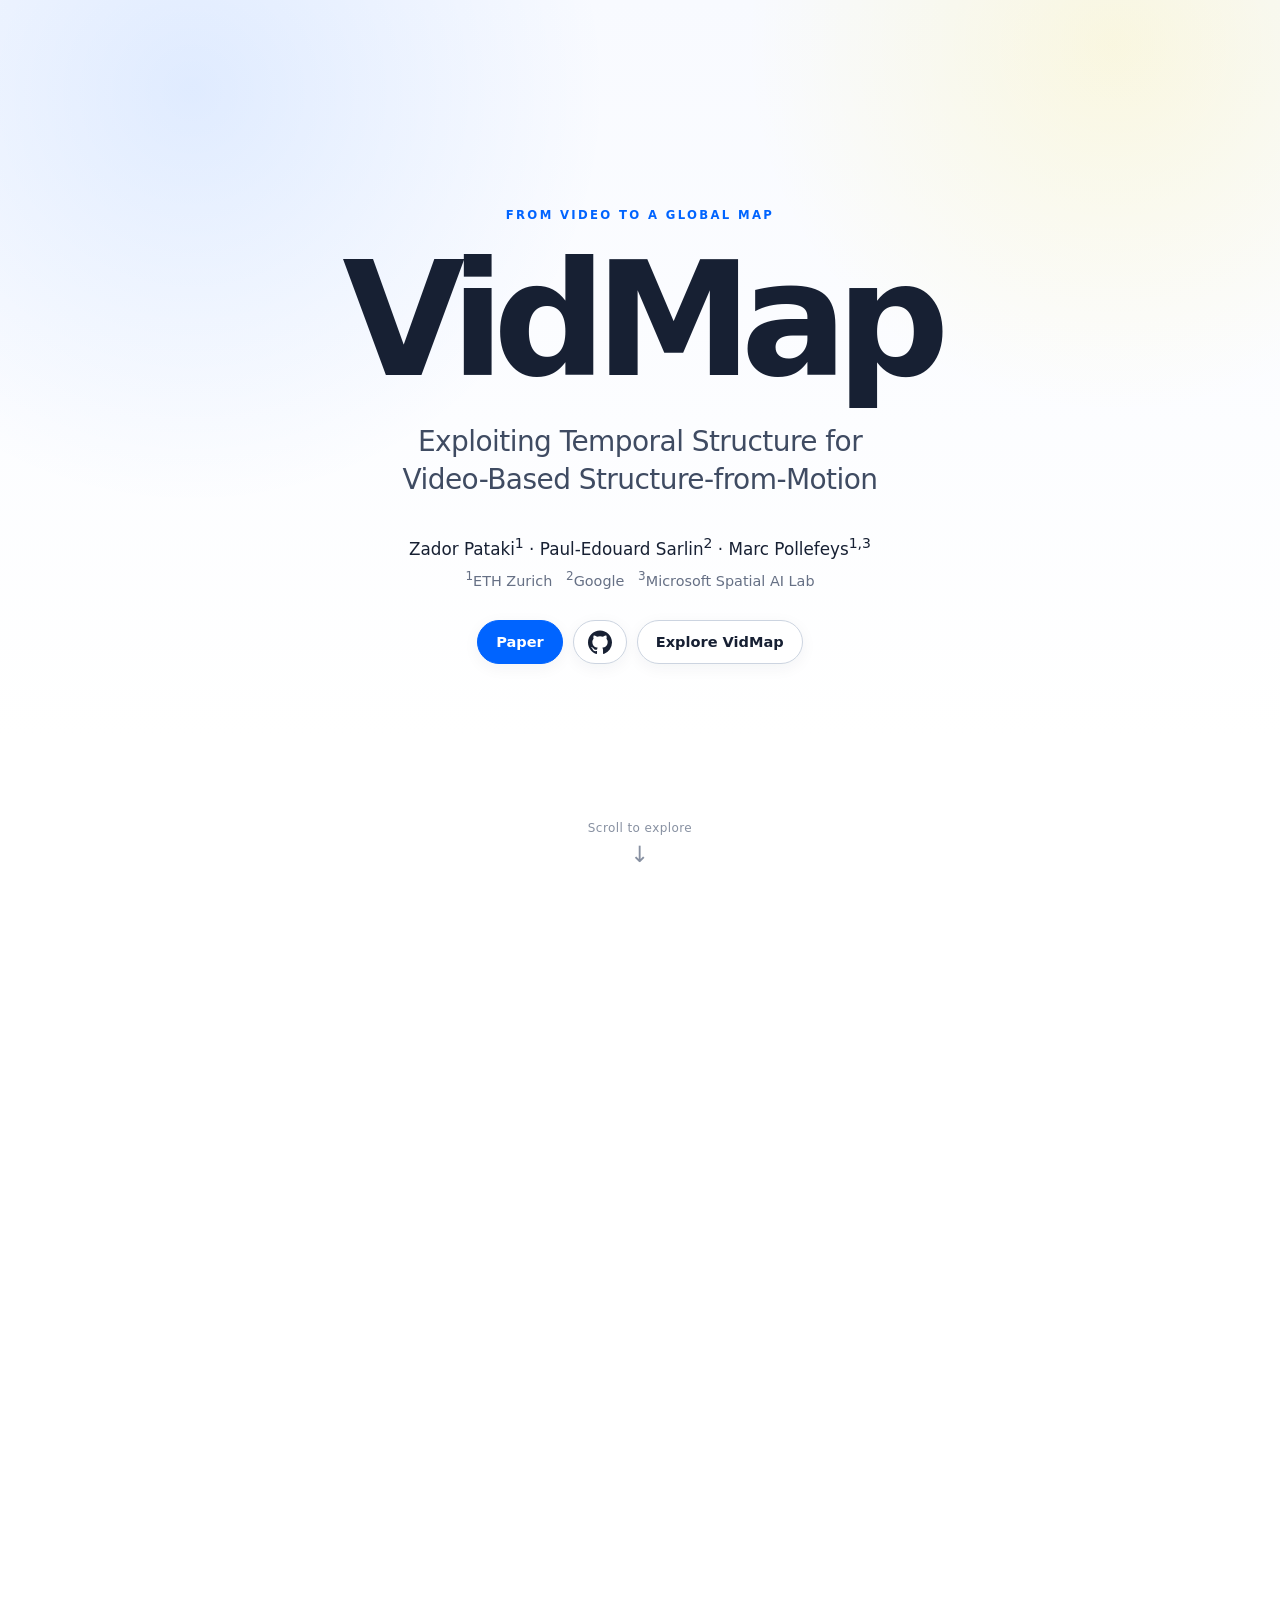
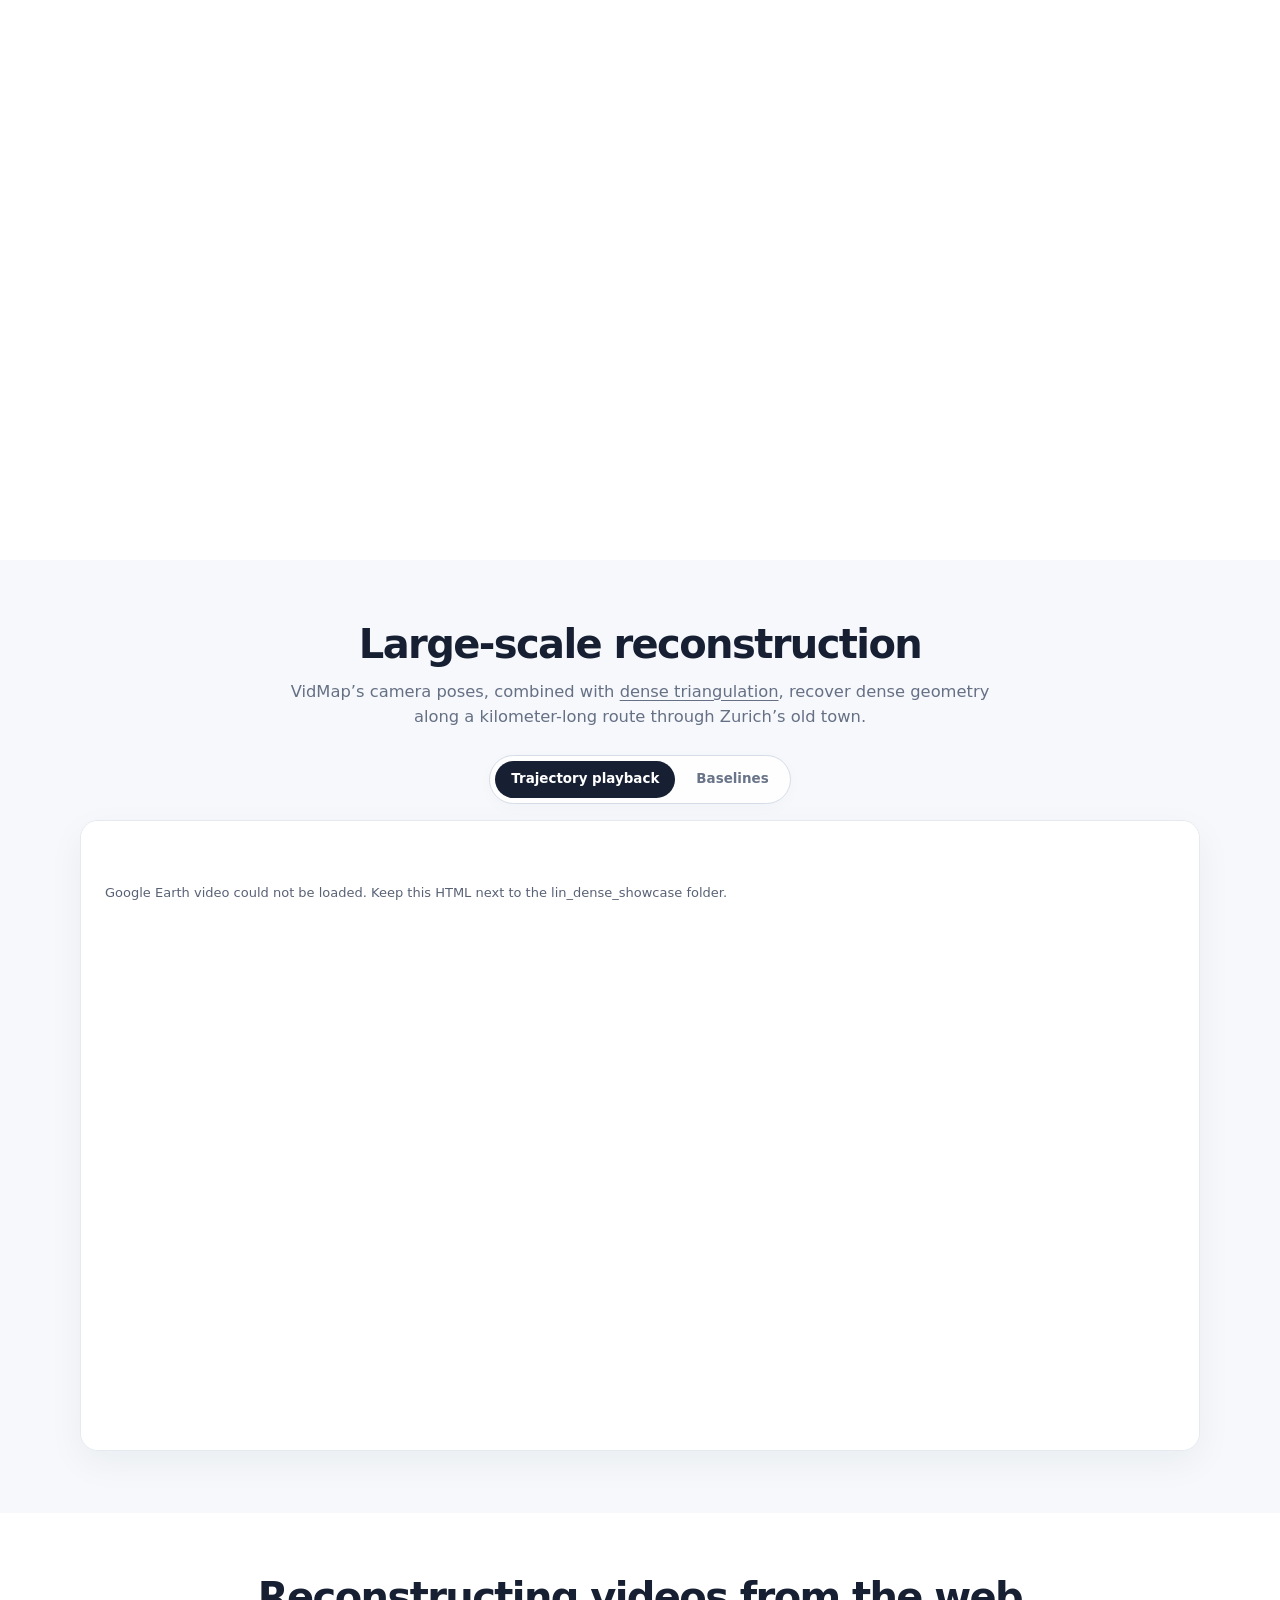
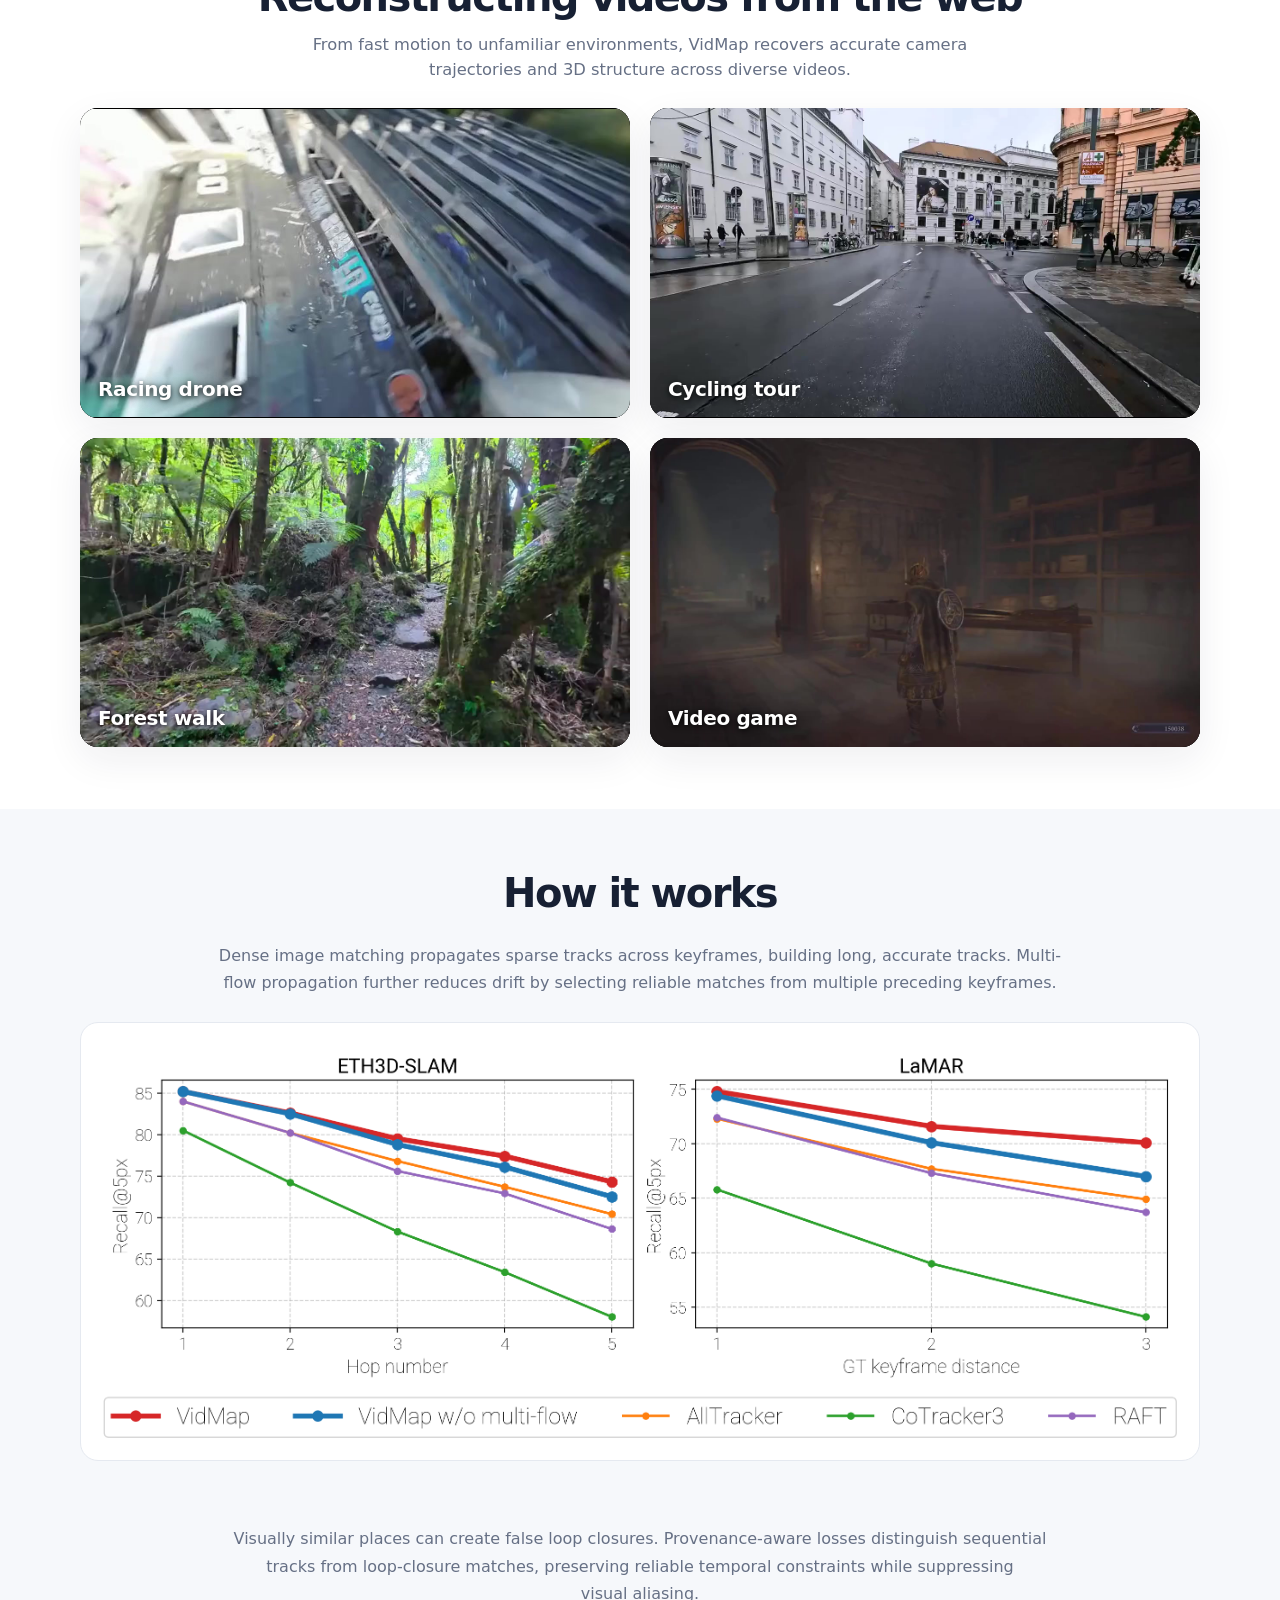
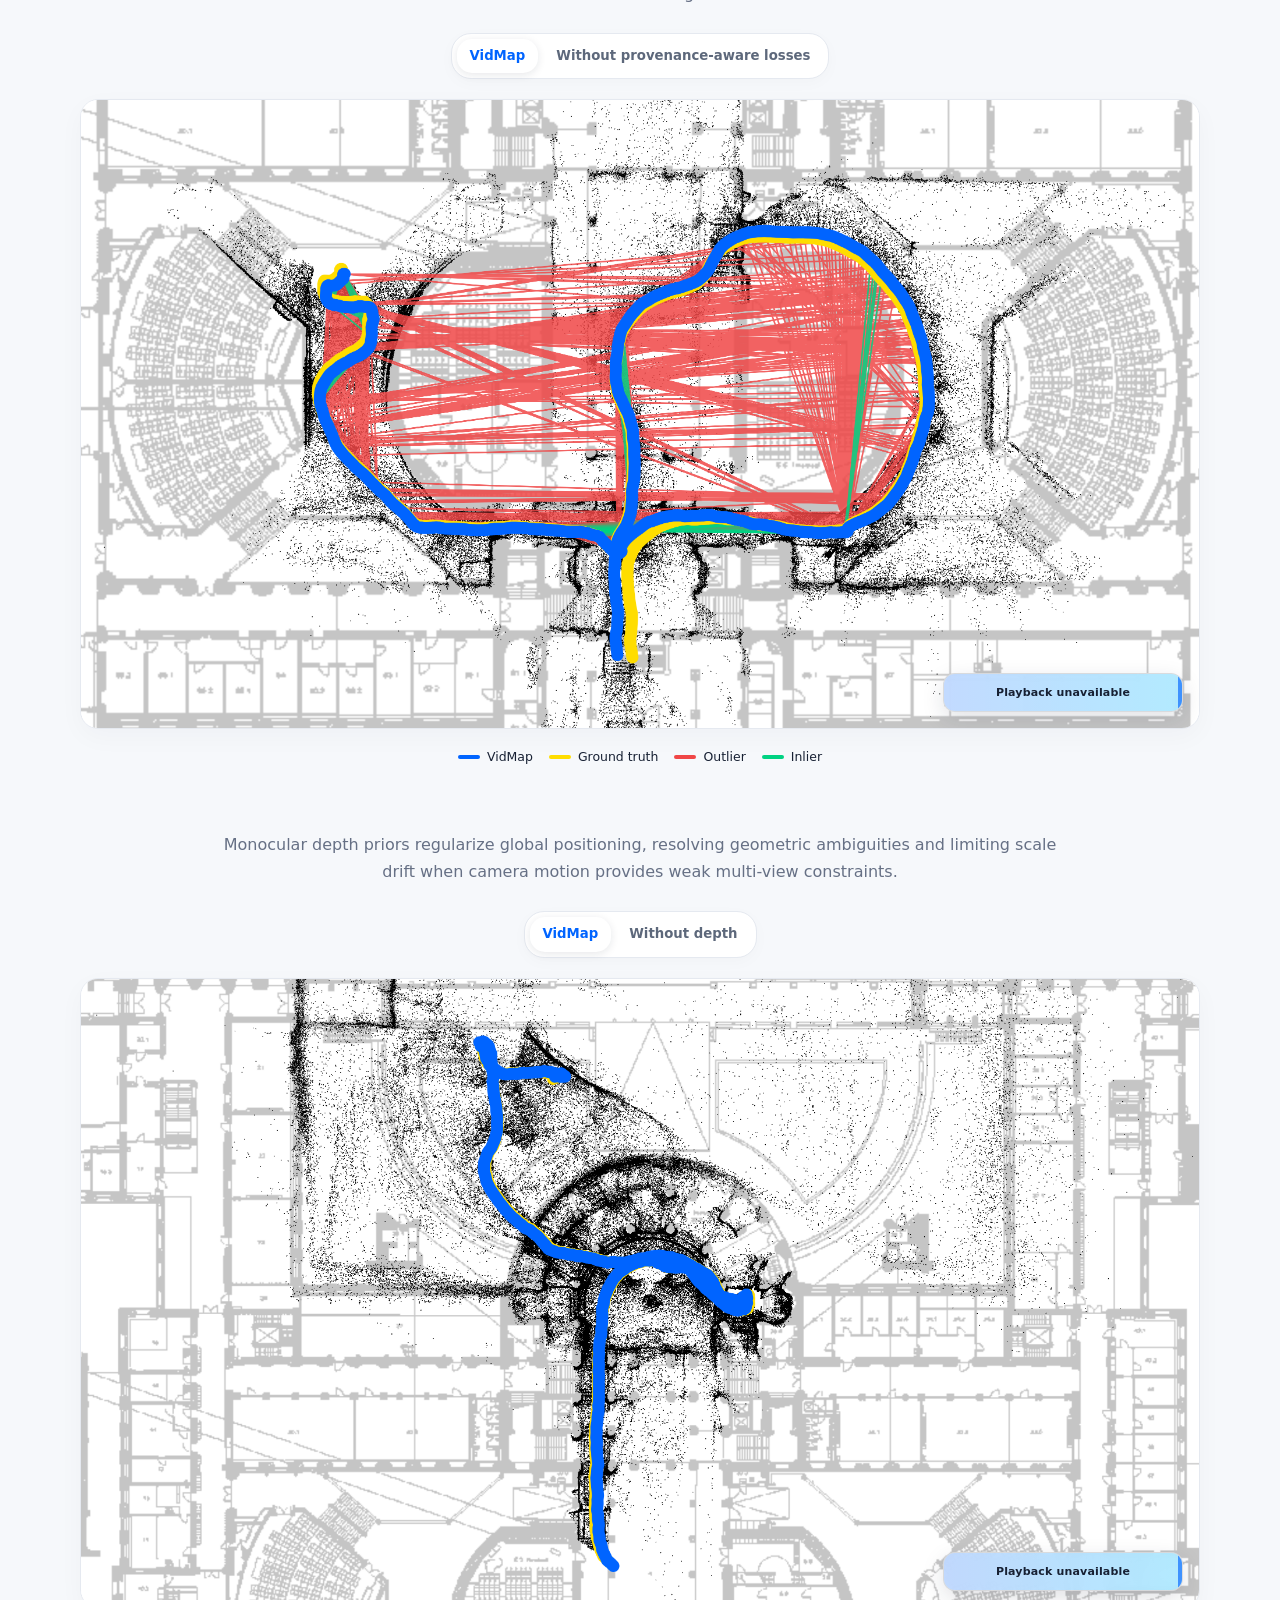
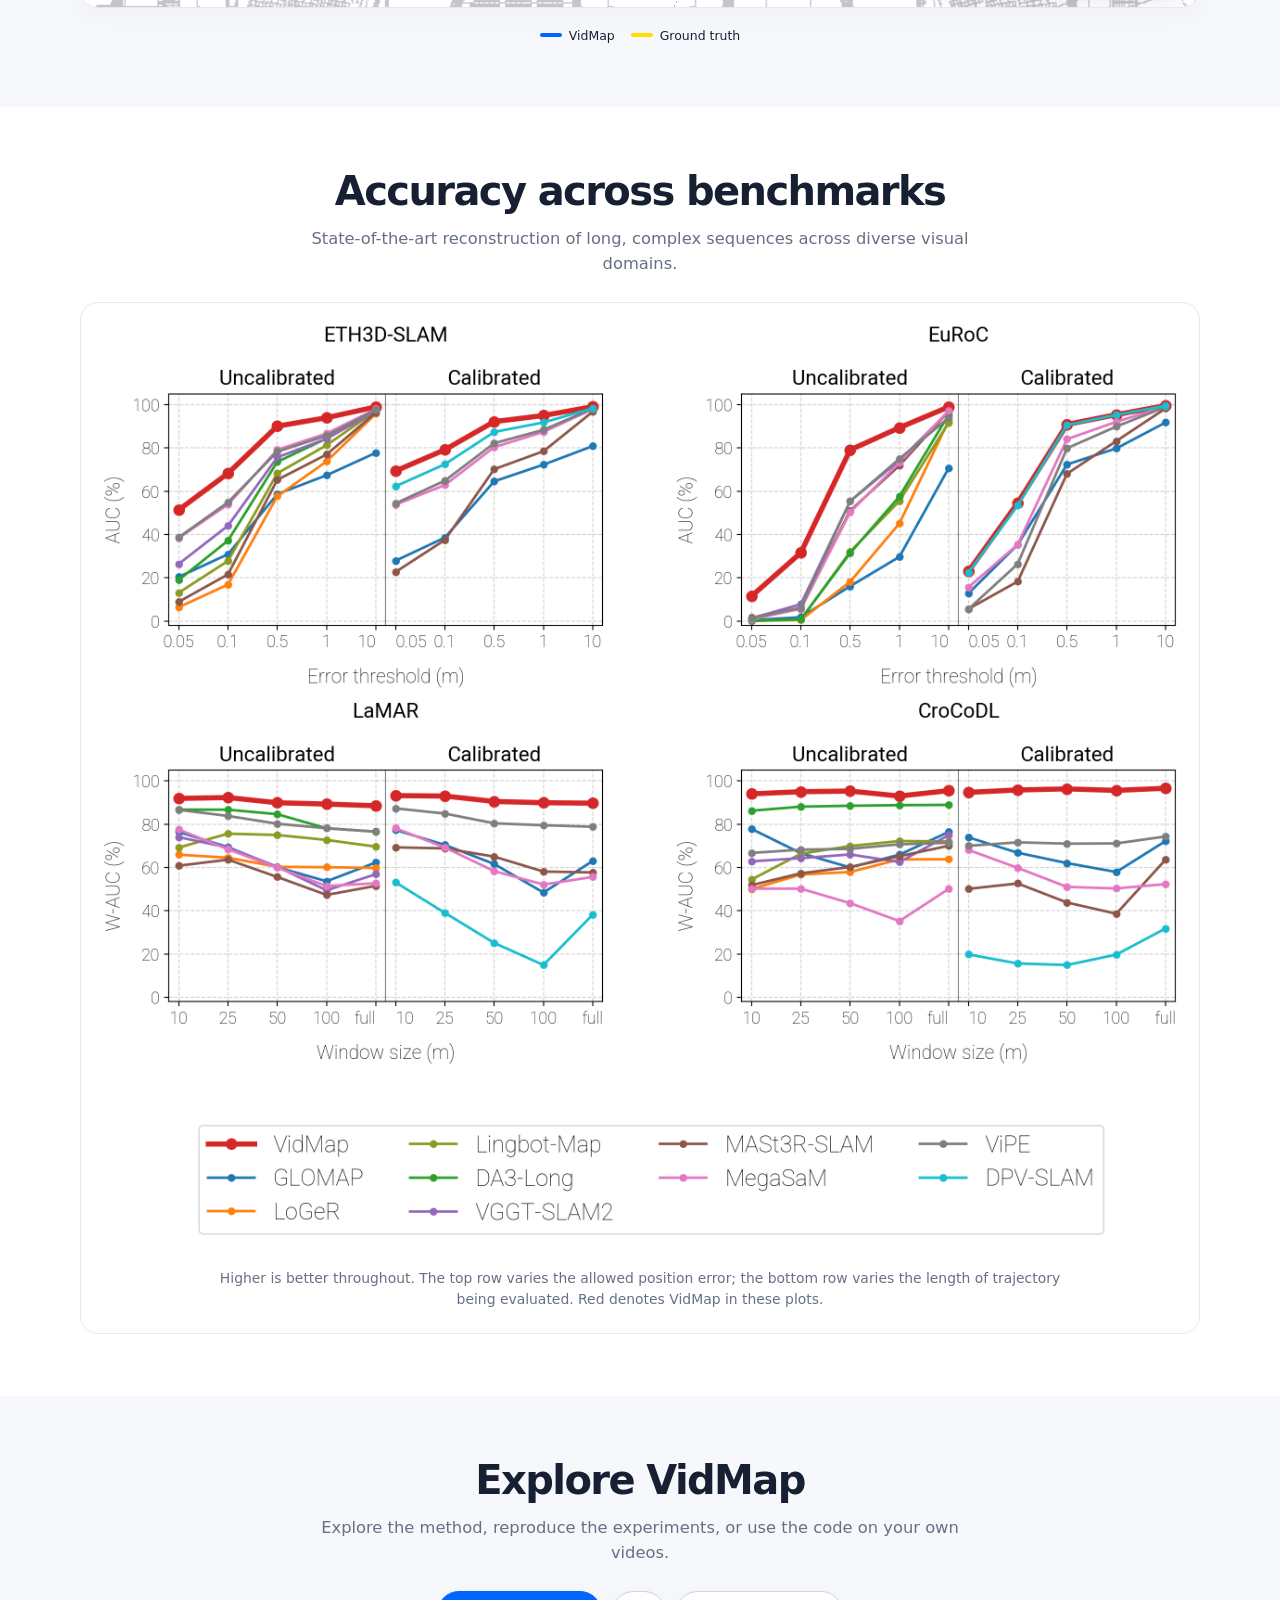
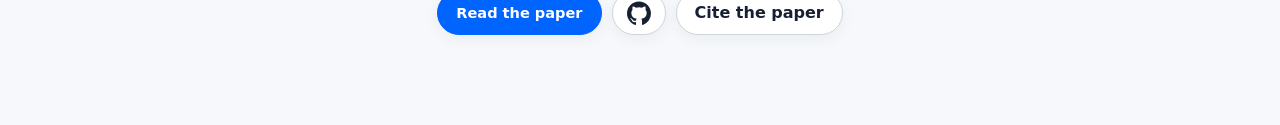
==== index.html @ c5d8fe5b "Publish VidMap project website" ====
<!doctype html>
<html lang="en">
<head>
  <meta charset="utf-8">
  <meta name="viewport" content="width=device-width, initial-scale=1">
  <meta name="description" content="VidMap reconstructs challenging long videos with video-aware matching, metric depth priors, and robust global optimization.">
  <title>VidMap — Exploiting Temporal Structure for Video-Based Structure-from-Motion</title>
  <style>
    :root {
      --ink: #172033;
      --muted: #667085;
      --line: #e5e9f0;
      --paper: #ffffff;
      --soft: #f6f8fb;
      --blue: #0064ff;
      --blue-dark: #004dcc;
      --yellow: #ffdc00;
      --red: #d62728;
      --radius: 18px;
      --shadow: 0 18px 55px rgba(23, 32, 51, .10);
      --content: 1120px;
    }

    * { box-sizing: border-box; }
    html { scroll-behavior: smooth; }
    body {
      margin: 0;
      color: var(--ink);
      background: var(--paper);
      font-family: Inter, ui-sans-serif, system-ui, -apple-system, BlinkMacSystemFont, "Segoe UI", sans-serif;
      line-height: 1.55;
      -webkit-font-smoothing: antialiased;
    }
    img, video { display: block; max-width: 100%; }
    a { color: inherit; }
    button { font: inherit; }

    .nav {
      position: sticky;
      top: 0;
      z-index: 40;
      border-bottom: 1px solid rgba(229, 233, 240, .85);
      background: rgba(255, 255, 255, .88);
      backdrop-filter: blur(15px);
    }
    .nav-inner {
      width: min(calc(100% - 36px), var(--content));
      min-height: 58px;
      margin: auto;
      display: flex;
      align-items: center;
      justify-content: space-between;
      gap: 24px;
    }
    .brand {
      color: var(--ink);
      font-weight: 800;
      letter-spacing: -.03em;
      text-decoration: none;
    }
    .nav-links { display: flex; align-items: center; gap: 20px; }
    .nav-links a {
      color: var(--muted);
      font-size: .9rem;
      font-weight: 650;
      text-decoration: none;
    }
    .nav-links a:hover { color: var(--blue); }

    .hero {
      padding: 76px 18px 58px;
      overflow: hidden;
      background:
        radial-gradient(circle at 15% 10%, rgba(0,100,255,.10), transparent 26rem),
        radial-gradient(circle at 87% 5%, rgba(255,220,0,.12), transparent 23rem),
        linear-gradient(180deg, #f8faff 0%, #fff 82%);
    }
    .hero-inner { width: min(100%, 1240px); margin: auto; text-align: center; }
    .eyebrow {
      margin: 0 0 14px;
      color: var(--blue);
      font-size: .78rem;
      font-weight: 800;
      letter-spacing: .16em;
      text-transform: uppercase;
    }
    h1 {
      max-width: 1040px;
      margin: 0 auto;
      font-size: clamp(2.45rem, 5.8vw, 5rem);
      line-height: .99;
      letter-spacing: -.055em;
    }
    .subtitle {
      max-width: 870px;
      margin: 24px auto 16px;
      color: #3f4b62;
      font-size: clamp(1.1rem, 2vw, 1.48rem);
      line-height: 1.45;
    }
    .authors { margin: 19px 0 4px; font-size: 1.05rem; }
    .affiliations { margin: 0; color: var(--muted); font-size: .9rem; }
    .actions {
      display: flex;
      flex-wrap: wrap;
      justify-content: center;
      gap: 10px;
      margin: 26px 0 36px;
    }
    .pill {
      display: inline-flex;
      align-items: center;
      justify-content: center;
      min-height: 42px;
      padding: 0 18px;
      border: 1px solid #ccd4e0;
      border-radius: 999px;
      background: #fff;
      color: var(--ink);
      font-size: .91rem;
      font-weight: 750;
      text-decoration: none;
      box-shadow: 0 4px 16px rgba(23,32,51,.05);
      transition: transform .18s ease, border-color .18s ease, color .18s ease;
    }
    .pill:hover { transform: translateY(-2px); border-color: var(--blue); color: var(--blue); }
    .pill.primary { border-color: var(--blue); background: var(--blue); color: #fff; }
    .pill.primary:hover { background: var(--blue-dark); color: #fff; }

    .hero-modes {
      display: inline-flex;
      gap: 5px;
      margin: 0 auto 13px;
      padding: 5px;
      border: 1px solid #d5dce7;
      border-radius: 999px;
      background: rgba(255,255,255,.88);
      box-shadow: 0 6px 20px rgba(23,32,51,.07);
    }
    .hero-mode {
      padding: 8px 16px;
      border: 0;
      border-radius: 999px;
      background: transparent;
      color: #697488;
      cursor: pointer;
      font-size: .84rem;
      font-weight: 780;
    }
    .hero-mode.active { background: var(--ink); color: #fff; }
    .hero-modes { flex-wrap: wrap; justify-content: center; }

    #hero-optimization { position: absolute; z-index: 3; inset: 0; background: #fff url("entrance_test/web_media/images/complete_official_final_tuners/optimization_gp_smooth/HGE_optimization_blueprint_final_1920x1080.webp?v=gp-quadratic-120fps") center / contain no-repeat; }
    #optimization-video { position: relative; z-index: 2; display: block; width: 100%; height: 100%; object-fit: contain; pointer-events: none; background: white; opacity: 0; }
    #hero-optimization.is-ready #optimization-video { opacity: 1; }
    .hero-load-error { position: absolute; z-index: 20; top: 16px; left: 16px; right: 16px; padding: 12px 16px; border-radius: 12px; background: #fff; color: #a00; box-shadow: 0 4px 16px #0002; font-size: 14px; }
    .hero-visual.optimization-active #hero-interactive,
    .hero-visual.optimization-active #hero-topdown { visibility: hidden; }
    .hero-visual.optimization-active #hero-blueprint-transition,
    .hero-visual.optimization-active #hero-projection-progress { display: none; }
    .optimization-timeline {
      position: absolute; z-index: 5; right: 16px; bottom: 18px; width: min(300px, calc(100% - 32px));
      padding: 12px 14px; border: 1px solid rgba(23,32,51,.16); border-radius: 12px;
      background: rgba(255,255,255,.94); color: #172033; text-align: left;
      box-shadow: 0 7px 22px rgba(23,32,51,.13); font: 500 12px/1.4 system-ui, sans-serif;
    }
    #optimization-label { display: block; margin-bottom: 6px; font-weight: 650; }
    #optimization-slider {
      --optimization-progress: 100%; display: block; width: 100%; height: 20px; margin: 0;
      appearance: none; -webkit-appearance: none; background: transparent; cursor: ew-resize;
    }
    #optimization-slider::-webkit-slider-runnable-track {
      height: 6px; border-radius: 999px;
      background: linear-gradient(to right, #0064ff 0 var(--optimization-progress), #dce3ed var(--optimization-progress) 100%);
    }
    #optimization-slider::-webkit-slider-thumb {
      appearance: none; -webkit-appearance: none; width: 14px; height: 14px; margin-top: -4px;
      border: 0; border-radius: 50%; background: #0064ff;
    }
    #optimization-slider::-moz-range-track {
      height: 6px; border-radius: 999px;
      background: linear-gradient(to right, #0064ff 0 var(--optimization-progress), #dce3ed var(--optimization-progress) 100%);
    }
    #optimization-slider::-moz-range-thumb { width: 14px; height: 14px; border: 0; border-radius: 50%; background: #0064ff; }
    #optimization-slider:disabled { cursor: default; }
    #optimization-slider:focus-visible { outline: 2px solid #0064ff; outline-offset: 4px; border-radius: 8px; }
    .lin-dense-stage { position: relative; padding-top: calc(56.25% + 68px); background: #fff; }
    #lin-dense .switcher-bar { background: #fff; }
    .lin-dense-stage iframe { position: absolute; inset: 0; display: block; width: 100%; height: 100%; border: 0; }

    .hero-visual {
      position: relative;
      overflow: hidden;
      border: 1px solid #d9dfe9;
      border-radius: 24px;
      background: #fff;
      box-shadow: 0 30px 85px rgba(11,18,31,.20);
    }
    .hero-visual img { width: 100%; aspect-ratio: 16/9; object-fit: cover; }
    .hero-panel[hidden] { display: none; }
    #hero-topdown.transition-cover {
      position: absolute;
      z-index: 3;
      inset: 0;
      pointer-events: none;
    }
    #hero-interactive {
      position: relative;
      z-index: 2;
      pointer-events: none;
    }
    #hero-interactive.is-interactive { pointer-events: auto; }
    #hero-blueprint-transition {
      position: absolute;
      z-index: 1;
      inset: 0;
      overflow: hidden;
      background: #fff;
      pointer-events: none;
    }
    #hero-blueprint-transition[hidden] { display: none; }
    .hero-blueprint-floorplan {
      position: absolute;
      inset: 0;
      background-image: url("entrance_test/web_media/images/complete_official_final_tuners/HGE_floorplan_dark_gray_on_black.webp");
      background-position: center;
      background-repeat: no-repeat;
      background-size: contain;
      filter: invert(1);
      transform: translate(.8359375%, -.0462962963%) scale(.8015);
      transform-origin: center center;
    }
    .hero-interactive-frame {
      display: block;
      width: 100%;
      aspect-ratio: 16/9;
      border: 0;
      background: transparent;
    }
    #hero-projection-progress {
      --progress: 0%;
      position: absolute; z-index: 5; top: 16px; right: 16px; width: 240px;
      overflow: hidden; padding: 13px; border: 1px solid rgba(23,32,51,.16);
      border-radius: 12px; background: rgba(255,255,255,.9); color: #172033;
      box-shadow: 0 7px 22px rgba(23,32,51,.13);
      font: 700 11px/1 system-ui, sans-serif; pointer-events: none;
      backdrop-filter: blur(8px); transition: opacity .45s ease, transform .45s ease;
    }
    #hero-projection-progress::before {
      content: ""; position: absolute; z-index: 0; inset: 0 auto 0 0;
      width: var(--progress);
      background: linear-gradient(90deg, rgba(0,100,255,.24), rgba(0,185,255,.3));
    }
    #hero-projection-progress.complete { opacity: 0; transform: translateY(-6px); }
    #hero-projection-progress[hidden] { display: none; }
    .hero-projection-progress-labels {
      position: relative; z-index: 1; display: flex; align-items: center;
      justify-content: space-between; letter-spacing: .015em;
    }
    .hero-projection-progress-arrow { color: #6f7786; font-weight: 600; }
    .legend {
      position: absolute;
      z-index: 4;
      left: 18px;
      bottom: 18px;
      display: flex;
      flex-wrap: wrap;
      gap: 8px;
      padding: 8px 10px;
      border: 1px solid rgba(255,255,255,.18);
      border-radius: 10px;
      background: rgba(5,7,10,.70);
      color: #fff;
      font-size: .72rem;
      backdrop-filter: blur(10px);
    }
    .legend span { display: flex; align-items: center; gap: 6px; }
    .hero-visual.optimization-active .legend .baseline-legend { display: none; }
    .hero-visual.keyframes-visible .legend { max-width: calc(58% - 36px); pointer-events: none; }
    .dot { width: 18px; height: 3px; border-radius: 2px; background: var(--c); }
    .caption { margin: 13px auto 0; color: var(--muted); font-size: .9rem; }

    .section { padding: 82px 18px; }
    .section.alt { background: var(--soft); }
    .wrap { width: min(100%, var(--content)); margin: auto; }
    .section-head { max-width: 820px; margin: 0 auto 34px; text-align: center; }
    .section-label {
      margin: 0 0 9px;
      color: var(--blue);
      font-size: .74rem;
      font-weight: 850;
      letter-spacing: .14em;
      text-transform: uppercase;
    }
    h2 { margin: 0; font-size: clamp(1.9rem, 4vw, 3rem); line-height: 1.12; letter-spacing: -.04em; }
    h3 { margin: 0; font-size: 1.12rem; letter-spacing: -.018em; }
    .section-head p { margin: 14px auto 0; color: var(--muted); font-size: 1.02rem; }

    .tldr {
      display: grid;
      grid-template-columns: auto 1fr;
      gap: 18px;
      align-items: start;
      padding: 25px 28px;
      border: 1px solid #dce3ed;
      border-radius: var(--radius);
      background: #fff;
      box-shadow: var(--shadow);
    }
    .tldr strong {
      padding: 6px 10px;
      border-radius: 8px;
      background: var(--ink);
      color: #fff;
      font-size: .77rem;
      letter-spacing: .08em;
    }
    .tldr p { margin: 0; font-size: clamp(1.05rem, 2vw, 1.3rem); }

    .video-grid { display: grid; grid-template-columns: 1fr 1fr; gap: 20px; }
    .media-card {
      overflow: hidden;
      border: 1px solid var(--line);
      border-radius: var(--radius);
      background: #fff;
      box-shadow: 0 13px 38px rgba(23,32,51,.07);
    }
    .video-stage {
      display: grid;
      place-items: center;
      height: min(62vh, 620px);
      overflow: hidden;
      background: #080b11;
    }
    .video-stage video { width: 100%; height: 100%; object-fit: contain; }
    #video-flythroughs .media-card { border: 0; background: #000; }
    .flythrough-stage { position: relative; aspect-ratio: 16 / 9; background: #000; cursor: pointer; touch-action: manipulation; }
    .flythrough-stage:focus-visible { outline: 3px solid #0064ff; outline-offset: -3px; }
    .flythrough-stage video { width: 100%; height: 100%; object-fit: contain; pointer-events: none; }
    .flythrough-title { position: absolute; left: 18px; bottom: 16px; margin: 0; color: #fff; font-size: clamp(1rem, 1.7vw, 1.25rem); font-weight: 650; line-height: 1.3; text-shadow: 0 1px 5px #000b, 0 2px 14px #0008; pointer-events: none; }
    .flythrough-backdrop { position: fixed; inset: 0; z-index: 1000; background: rgba(8, 12, 20, .8); }
    #video-flythroughs .media-card.is-spotlight { position: fixed; z-index: 1001; margin: 0; overflow: visible; box-shadow: 0 24px 100px #0009; }
    .is-spotlight .flythrough-stage { width: 100%; height: 100%; overflow: hidden; border-radius: inherit; }
    .card-copy { padding: 18px 20px 20px; }
    .card-copy p { margin: 6px 0 0; color: var(--muted); font-size: .9rem; }
    .card-topline { display: flex; align-items: baseline; justify-content: space-between; gap: 12px; }
    .duration { color: var(--muted); font-size: .78rem; font-variant-numeric: tabular-nums; }

    .filmstrip {
      display: grid;
      grid-template-columns: repeat(8, minmax(110px, 1fr));
      gap: 8px;
      overflow-x: auto;
      padding: 3px 3px 13px;
      scrollbar-color: #b8c1cf transparent;
    }
    .frame {
      position: relative;
      overflow: hidden;
      min-width: 110px;
      border-radius: 10px;
      background: #dfe4eb;
      aspect-ratio: 3/4;
    }
    .frame img { width: 100%; height: 100%; object-fit: cover; }
    .frame span {
      position: absolute;
      right: 6px;
      bottom: 6px;
      left: 6px;
      overflow: hidden;
      padding: 4px 5px;
      border-radius: 5px;
      background: rgba(0,0,0,.62);
      color: #fff;
      font: 600 .57rem/1.1 ui-monospace, SFMono-Regular, Menlo, monospace;
      text-overflow: ellipsis;
      white-space: nowrap;
    }
    .strip-label { margin: 25px 0 10px; color: var(--muted); font-size: .83rem; font-weight: 750; text-transform: uppercase; letter-spacing: .08em; }

    .viewer-shell {
      overflow: hidden;
      border: 1px solid #272e3a;
      border-radius: 20px;
      background: #07090d;
      box-shadow: 0 24px 70px rgba(7,9,13,.18);
    }
    .viewer-placeholder {
      position: relative;
      display: grid;
      min-height: 520px;
      place-items: center;
      background-image:
        linear-gradient(rgba(4,7,12,.46), rgba(4,7,12,.72)),
        url("entrance_test/web_media/images/complete_official_final_tuners/uncapped_cov80_topdown_snapshot_3840x2160.webp?v=alignment-20260906");
      background-position: center;
      background-size: cover;
    }
    .viewer-cta { max-width: 560px; padding: 30px; color: #fff; text-align: center; }
    .viewer-cta h3 { font-size: clamp(1.4rem, 3vw, 2rem); }
    .viewer-cta p { margin: 10px 0 19px; color: #d2d8e2; }
    .viewer-button {
      padding: 11px 17px;
      border: 1px solid rgba(255,255,255,.35);
      border-radius: 999px;
      background: #fff;
      color: #111827;
      cursor: pointer;
      font-weight: 800;
    }
    .viewer-frame { width: 100%; aspect-ratio: 16/9; border: 0; background: #05070a; }
    .viewer-footer {
      display: flex;
      flex-wrap: wrap;
      justify-content: space-between;
      gap: 10px;
      padding: 12px 15px;
      border-top: 1px solid #272e3a;
      color: #aeb7c6;
      font-size: .8rem;
    }
    .viewer-footer a { color: #fff; font-weight: 750; text-decoration: none; }

    .switcher {
      overflow: hidden;
      border: 1px solid var(--line);
      border-radius: var(--radius);
      background: #fff;
      box-shadow: 0 12px 36px rgba(23,32,51,.06);
    }
    .switcher + .switcher { margin-top: 28px; }
    .switcher-bar {
      display: flex;
      align-items: center;
      justify-content: space-between;
      gap: 18px;
      padding: 16px 18px;
      border-bottom: 1px solid var(--line);
    }
    .tabs { display: flex; gap: 5px; padding: 4px; border-radius: 999px; background: #eef2f7; }
    .tab {
      padding: 7px 13px;
      border: 0;
      border-radius: 999px;
      background: transparent;
      color: #5d687b;
      cursor: pointer;
      font-size: .83rem;
      font-weight: 750;
    }
    .tab.active { background: #fff; color: var(--blue); box-shadow: 0 2px 8px rgba(23,32,51,.10); }
    .switcher-image { width: 100%; aspect-ratio: 16/9; object-fit: cover; background: #030609; }
    .switcher-caption { padding: 12px 18px 16px; color: var(--muted); font-size: .86rem; }

    .plot-grid { display: grid; gap: 24px; }
    .plot-card { padding: 14px; border: 1px solid var(--line); border-radius: var(--radius); background: #fff; box-shadow: 0 12px 36px rgba(23,32,51,.06); }
    .plot-card img { width: 100%; border-radius: 10px; background: #fff; }
    .plot-card h3 { margin: 8px 8px 4px; }
    .plot-card p { margin: 4px 8px 8px; color: var(--muted); font-size: .87rem; }

    .abstract { max-width: 880px; margin: auto; font-size: 1.02rem; text-align: justify; }
    .abstract p { margin: 0; }
    .local-note {
      margin-top: 30px;
      padding: 18px 20px;
      border-left: 4px solid var(--blue);
      border-radius: 0 10px 10px 0;
      background: #eef5ff;
      color: #354159;
      font-size: .9rem;
    }

    footer { padding: 35px 18px 45px; border-top: 1px solid var(--line); color: var(--muted); text-align: center; font-size: .82rem; }

    @media (max-width: 800px) {
      .nav-links a:nth-child(-n+2) { display: none; }
      .hero { padding-top: 56px; }
      .video-grid { grid-template-columns: 1fr; }
      .video-stage { height: 520px; }
      .switcher-bar { align-items: flex-start; flex-direction: column; }
      .viewer-placeholder { min-height: 390px; }
    }
    @media (max-width: 520px) {
      .nav-inner { width: min(calc(100% - 24px), var(--content)); }
      .nav-links { gap: 12px; }
      .nav-links a { font-size: .78rem; }
      .section { padding: 62px 13px; }
      .hero { padding-right: 12px; padding-left: 12px; }
      .tldr { grid-template-columns: 1fr; padding: 21px; }
      .tldr strong { width: max-content; }
      .video-stage { height: 440px; }
      .legend { display: none; }
      .tabs { max-width: 100%; overflow-x: auto; }
      .tab { white-space: nowrap; }
    }
  </style>
<link rel="stylesheet" href="entrance_test/entrance.css?v=bottom-right-scrubber">
<link rel="stylesheet" href="entrance_test/polish.css?v=1">
<link rel="stylesheet" href="entrance_test/ablation_players.css">
<link rel="stylesheet" href="entrance_test/reading_guide.css">
<link rel="canonical" href="https://cvg.github.io/vidmap/">
<link rel="icon" href="data:,">
</head>
<body>
  <nav class="nav" aria-label="Page navigation">
    <div class="nav-inner">
      <a class="brand" href="#top">VidMap</a>
      <div class="nav-links">
        <a href="#lin-dense">City-scale</a>
        <a href="#video-flythroughs">Flythroughs</a>
        <a href="#ablations">How it works</a>
        <a href="#benchmarks">Benchmarks</a>
      </div>
    </div>
  </nav>

  <header class="hero entrance-test" id="top">
    <div class="hero-inner entrance-stage">
      <div class="entrance-title">
      <p class="eyebrow">From video to a global map</p>
      <h1>VidMap</h1>
      <p class="subtitle">Exploiting Temporal Structure for Video-Based Structure-from-Motion</p>
      <p class="authors">Zador Pataki<sup>1</sup> · Paul-Edouard Sarlin<sup>2</sup> · Marc Pollefeys<sup>1,3</sup></p>
      <p class="affiliations"><sup>1</sup>ETH Zurich &nbsp; <sup>2</sup>Google &nbsp; <sup>3</sup>Microsoft Spatial AI Lab</p>
      <div class="actions">
        <a class="pill primary" href="https://arxiv.org/abs/2607.27194" target="_blank" rel="noreferrer">Paper</a>
        <a class="pill github-link" href="https://github.com/cvg/vidmap" target="_blank" rel="noreferrer" aria-label="VidMap on GitHub"><svg viewBox="0 0 24 24" width="24" height="24" aria-hidden="true"><path fill="currentColor" d="M12 .5C5.37.5 0 5.87 0 12.5c0 5.3 3.44 9.8 8.21 11.39.6.11.82-.26.82-.58v-2.23c-3.34.73-4.04-1.42-4.04-1.42-.55-1.39-1.34-1.76-1.34-1.76-1.09-.75.08-.73.08-.73 1.21.09 1.84 1.24 1.84 1.24 1.07 1.83 2.81 1.3 3.5.99.11-.78.42-1.3.76-1.6-2.67-.3-5.47-1.34-5.47-5.93 0-1.31.47-2.38 1.24-3.22-.12-.3-.54-1.52.12-3.18 0 0 1.01-.32 3.3 1.23a11.5 11.5 0 0 1 6 0c2.29-1.55 3.3-1.23 3.3-1.23.66 1.66.24 2.88.12 3.18.77.84 1.24 1.91 1.24 3.22 0 4.6-2.8 5.62-5.48 5.92.43.37.82 1.1.82 2.22v3.3c0 .32.22.7.83.58A12 12 0 0 0 24 12.5C24 5.87 18.63.5 12 .5Z"/></svg></a>
        <a class="pill" href="#entrance-view" data-entrance-skip>Explore VidMap</a>
      </div>
      </div>
      <div class="entrance-visual" id="entrance-view" inert>
      <div class="hero-modes" role="tablist" aria-label="Reconstruction display mode">
        <button class="hero-mode active" type="button" role="tab" data-hero-mode="topdown" aria-selected="true">Playback + baselines</button>
        <button class="hero-mode" type="button" role="tab" data-hero-mode="interactive" aria-selected="false">Interactive reconstruction</button>
      </div>
      <div class="hero-visual">
        <div class="hero-panel" id="hero-topdown">
          <img src="entrance_test/web_media/images/complete_official_final_tuners/uncapped_cov80_topdown_snapshot_3840x2160.webp?v=alignment-20260906" alt="Top-down reconstruction captured from the interactive viewer with VidMap, ground truth, and baseline trajectories">
        </div>
        <div class="hero-panel" id="hero-interactive" hidden></div>
        <div class="hero-panel" id="hero-optimization" hidden>
          <video id="optimization-video" preload="none" muted playsinline disablepictureinpicture
                 poster="entrance_test/web_media/images/complete_official_final_tuners/optimization_gp_smooth/HGE_optimization_blueprint_final_1920x1080.webp?v=gp-quadratic-120fps"
                 aria-label="Recorded optimization in the matched blueprint view"></video>
          <div class="optimization-timeline" aria-busy="true">
            <label id="optimization-label" for="optimization-slider">Loading optimization…</label>
            <input id="optimization-slider" type="range" min="0" max="1679" step="1" value="1679" data-fps="120" data-substeps="4" disabled aria-label="Smooth GP interpolation, recorded BA states, and the final covariance display filter">
          </div>
        </div>
        <div id="hero-blueprint-transition" hidden aria-hidden="true">
          <div class="hero-blueprint-floorplan"></div>
        </div>
        <div class="legend" aria-label="Trajectory legend">
          <span><i class="dot" style="--c:#0064ff"></i>VidMap</span>
          <span><i class="dot" style="--c:#ffdc00"></i>Ground truth</span>
          <span class="baseline-legend"><i class="dot" style="--c:#ff8000"></i>DA3-Long</span>
          <span class="baseline-legend"><i class="dot" style="--c:#78ff50"></i>VIPE</span>
          <span class="baseline-legend"><i class="dot" style="--c:#ff28b4"></i>LOGER</span>
          <span class="baseline-legend"><i class="dot" style="--c:#00e6ff"></i>LingBotMap</span>
        </div>
        <div id="hero-projection-progress" role="progressbar" hidden
             aria-label="Orthographic to perspective transition"
             aria-valuemin="0" aria-valuemax="100" aria-valuenow="0">
          <div class="hero-projection-progress-labels">
            <span>Orthographic</span>
            <span class="hero-projection-progress-arrow">→</span>
            <span>Perspective</span>
          </div>
        </div>
      </div>
      <p class="caption hero-summary" id="hero-caption">VidMap reconstructs challenging long videos by integrating video-aware matching, metric depth priors, and robust loop-closure handling into global optimization</p>
      </div>
      <a class="entrance-cue" href="#entrance-view" data-entrance-skip><span>Scroll to explore</span><span aria-hidden="true">↓</span></a>
    </div>
  </header>

  <main>


    <section class="section alt" id="lin-dense">
      <div class="wrap">
        <div class="section-head">
          <h2>Large-scale reconstruction</h2>
          <p>VidMap’s camera poses, combined with <a href="https://arxiv.org/abs/2601.04185" target="_blank" rel="noreferrer">dense triangulation</a>, recover dense geometry along a kilometer-long route through Zurich’s old town.</p>
        </div>
        <div class="hero-modes city-modes" role="tablist" aria-label="City-scale views">
            <button id="city-flythrough-tab" class="hero-mode active" type="button" role="tab" data-city-mode="flythrough" aria-selected="true" aria-controls="lin-comparison">Trajectory playback</button>
            <button id="city-baselines-tab" class="hero-mode" type="button" role="tab" data-city-mode="baselines" aria-selected="false" aria-controls="lin-comparison" tabindex="-1">Baselines</button>
          </div>
        <div class="viewer-shell">
          <div class="lin-dense-stage">
            <iframe id="lin-comparison" title="Synchronized city-scale comparison with original camera frames" src="entrance_test/lin_comparison.html?embedded=1" loading="lazy" allow="autoplay; fullscreen 'none'"></iframe>
          </div>
        </div>
      </div>
    </section>

    <section class="section" id="video-flythroughs">
      <div class="wrap">
        <div class="section-head">
          <h2>Reconstructing videos from the web</h2>
          <p>From fast motion to unfamiliar environments, VidMap recovers accurate camera trajectories and 3D structure across diverse videos.</p>
        </div>
        <div class="video-grid">
          <article class="media-card">
            <div class="flythrough-stage">
              <video muted playsinline disablepictureinpicture preload="none" poster="youtube_flythrough_videos/drone.jpg?v=rgb-intro" aria-label="Racing drone reconstruction flythrough with synchronized camera footage">
                <source src="entrance_test/web_media/gallery_media/drone.mp4?v=crf30" type="video/mp4">
              </video>
              <h3 class="flythrough-title">Racing drone</h3>
            </div>
          </article>
          <article class="media-card">
            <div class="flythrough-stage">
              <video muted playsinline disablepictureinpicture preload="none" poster="youtube_flythrough_videos/vienna.jpg?v=rgb-intro" aria-label="Cycling tour reconstruction flythrough with synchronized camera footage">
                <source src="entrance_test/web_media/gallery_media/vienna.mp4?v=crf30" type="video/mp4">
              </video>
              <h3 class="flythrough-title">Cycling tour</h3>
            </div>
          </article>
          <article class="media-card">
            <div class="flythrough-stage">
              <video muted playsinline disablepictureinpicture preload="none" poster="youtube_flythrough_videos/forest.jpg?v=rgb-intro" aria-label="Forest walk reconstruction flythrough with synchronized camera footage">
                <source src="entrance_test/web_media/gallery_media/forest.mp4?v=crf30" type="video/mp4">
              </video>
              <h3 class="flythrough-title">Forest walk</h3>
            </div>
          </article>
          <article class="media-card">
            <div class="flythrough-stage">
              <video muted playsinline disablepictureinpicture preload="none" poster="youtube_flythrough_videos/nightreign.jpg?v=rgb-intro" aria-label="Video game reconstruction flythrough with synchronized camera footage">
                <source src="entrance_test/web_media/gallery_media/nightreign.mp4?v=crf30" type="video/mp4">
              </video>
              <h3 class="flythrough-title">Video game</h3>
            </div>
          </article>
        </div>
      </div>
    </section>

    <section class="section alt" id="ablations">
      <div class="wrap">
        <div class="section-head">
          <h2>How it works</h2>

        </div>

        <p class="method-description">Dense image matching propagates sparse tracks across keyframes, building long, accurate tracks. Multi-flow propagation further reduces drift by selecting reliable matches from multiple preceding keyframes.</p><article class="plot-card method-tracking"><img loading="lazy" src="entrance_test/web_media/images/entrance_test/plots/tracker_ablation_recall_combined_benchmark_style.webp" alt="Tracker recall on ETH3D SLAM and LaMAR"></article>

        <article class="switcher method-comparison" data-switcher data-ablation-player>
          <p class="method-description">Visually similar places can create false loop closures. Provenance-aware losses distinguish sequential tracks from loop-closure matches, preserving reliable temporal constraints while suppressing visual aliasing.</p><div class="method-controls"><div class="tabs" role="tablist" aria-label="Provenance-aware loss ablation">
              <button class="tab active" type="button" data-src="entrance_test/web_media/images/final_figure_pngs_3840x2160/control_gp2_scale005_final_frame_3840x2160.webp" data-ablation-key="loop_control" data-ablation-video="entrance_test/web_media/ablation_media/loop_control.mp4?v=color-matrix-601" data-caption="Matched control with loop-closure-specific losses." aria-selected="true">VidMap</button>
              <button class="tab" type="button" data-src="entrance_test/web_media/images/final_figure_pngs_3840x2160/ablation_lc_match_normal_final_frame_3840x2160.webp" data-ablation-key="no_loop_losses" data-ablation-video="entrance_test/web_media/ablation_media/no_loop_losses.mp4" data-caption="Ablation with the loop-closure-specific loss paths disabled." aria-selected="false">Without provenance-aware losses</button>
            </div></div>
          <div class="ablation-frame">
          <img loading="lazy" decoding="async" class="switcher-image" src="entrance_test/web_media/images/final_figure_pngs_3840x2160/control_gp2_scale005_final_frame_3840x2160.webp" alt="Reconstruction with and without provenance-aware losses">
          <video muted playsinline disablepictureinpicture preload="none" aria-label="Recorded optimization playback"></video>
          <div class="ablation-scrubber">
            <span class="ablation-label">Bundle Adjustment + Filtering</span>
            <input type="range" min="0" max="1000" value="1000" step="1" aria-label="Optimization playback" disabled>
          </div>
        </div><div class="figure-legend" aria-label="Trajectories and loop-edge treatment in optimization"><span><i style="--c:#0064ff"></i>VidMap</span><span><i style="--c:#ffdd00"></i>Ground truth</span><span><i style="--c:#f04646"></i>Outlier</span><span><i style="--c:#00d282"></i>Inlier</span></div><div class="switcher-caption">Matched control with loop-closure-specific losses.</div>
        </article>

        <article class="switcher method-comparison" data-switcher data-ablation-player>
          <p class="method-description">Monocular depth priors regularize global positioning, resolving geometric ambiguities and limiting scale drift when camera motion provides weak multi-view constraints.</p><div class="method-controls"><div class="tabs" role="tablist" aria-label="Depth ablation">
              <button class="tab active" type="button" data-src="entrance_test/web_media/images/final_figure_pngs_3840x2160/original_final_frame_3840x2160.webp" data-ablation-key="depth_control" data-ablation-video="entrance_test/web_media/ablation_media/depth_control.mp4" data-caption="Full VidMap reconstruction." aria-selected="true">VidMap</button>
              <button class="tab" type="button" data-src="entrance_test/web_media/images/final_figure_pngs_3840x2160/no_depth_final_frame_3840x2160.webp" data-ablation-key="no_depth" data-ablation-video="entrance_test/web_media/ablation_media/no_depth.mp4" data-caption="Ablation without metric depth constraints." aria-selected="false">Without depth</button>
            </div></div>
          <div class="ablation-frame">
          <img loading="lazy" decoding="async" class="switcher-image" src="entrance_test/web_media/images/final_figure_pngs_3840x2160/original_final_frame_3840x2160.webp" alt="Depth ablation reconstruction">
          <video muted playsinline disablepictureinpicture preload="none" aria-label="Recorded optimization playback"></video>
          <div class="ablation-scrubber">
            <span class="ablation-label">Bundle Adjustment + Filtering</span>
            <input type="range" min="0" max="1000" value="1000" step="1" aria-label="Optimization playback" disabled>
          </div>
        </div><div class="figure-legend" aria-label="Trajectory legend"><span><i style="--c:#0064ff"></i>VidMap</span><span><i style="--c:#ffdd00"></i>Ground truth</span></div><div class="switcher-caption">Full VidMap reconstruction.</div>
        </article>
      </div>
    </section>

    <section class="section" id="benchmarks">
      <div class="wrap">
        <div class="section-head">
          <h2>Accuracy across benchmarks</h2>
          <p>State-of-the-art reconstruction of long, complex sequences across diverse visual domains.</p>
        </div>
        <div class="plot-grid">
          <article class="plot-card">
            <img loading="lazy" src="entrance_test/web_media/images/entrance_test/plots/video_benchmark_curves_arxiv_v1_compact_calibration_pairs.webp" alt="Compact paired calibrated and uncalibrated benchmark plots">

            <p>Higher is better throughout. The top row varies the allowed position error; the bottom row varies the length of trajectory being evaluated. Red denotes VidMap in these plots.</p>
          </article>

        </div>
      </div>
    </section>

    <section class="section alt" id="abstract"><div class="wrap closing-section">
      <div class="section-head"><h2>Explore VidMap</h2><p>Explore the method, reproduce the experiments, or use the code on your own videos.</p></div>
      <div class="actions"><a class="pill primary" href="https://arxiv.org/abs/2607.27194" target="_blank" rel="noreferrer">Read the paper</a><a class="pill github-link" href="https://github.com/cvg/vidmap" target="_blank" rel="noreferrer" aria-label="VidMap on GitHub"><svg viewBox="0 0 24 24" width="24" height="24" aria-hidden="true"><path fill="currentColor" d="M12 .5C5.37.5 0 5.87 0 12.5c0 5.3 3.44 9.8 8.21 11.39.6.11.82-.26.82-.58v-2.23c-3.34.73-4.04-1.42-4.04-1.42-.55-1.39-1.34-1.76-1.34-1.76-1.09-.75.08-.73.08-.73 1.21.09 1.84 1.24 1.84 1.24 1.07 1.83 2.81 1.3 3.5.99.11-.78.42-1.3.76-1.6-2.67-.3-5.47-1.34-5.47-5.93 0-1.31.47-2.38 1.24-3.22-.12-.3-.54-1.52.12-3.18 0 0 1.01-.32 3.3 1.23a11.5 11.5 0 0 1 6 0c2.29-1.55 3.3-1.23 3.3-1.23.66 1.66.24 2.88.12 3.18.77.84 1.24 1.91 1.24 3.22 0 4.6-2.8 5.62-5.48 5.92.43.37.82 1.1.82 2.22v3.3c0 .32.22.7.83.58A12 12 0 0 0 24 12.5C24 5.87 18.63.5 12 .5Z"/></svg></a><button class="pill" id="cite-toggle" type="button" aria-expanded="false" aria-controls="citation-panel">Cite the paper</button></div>
      <div id="citation-panel" hidden><pre class="citation">@article{pataki2026vidmap,
  title={VidMap: Exploiting Temporal Structure for Video-Based Structure-from-Motion},
  author={Pataki, Zador and Sarlin, Paul-Edouard and Pollefeys, Marc},
  journal={arXiv preprint arXiv:2607.27194},
  year={2026}
}</pre></div></div></section>
  </main>



  <script>
    const heroModes = document.querySelectorAll('[data-hero-mode]');
    const heroTopdown = document.getElementById('hero-topdown');
    const heroInteractive = document.getElementById('hero-interactive');
    const heroBlueprintTransition = document.getElementById('hero-blueprint-transition');
    const heroCaption = document.getElementById('hero-caption');
    const heroProjectionProgress = document.getElementById('hero-projection-progress');
    const heroOptimization = document.getElementById('hero-optimization');
    const optimizationVideo = document.getElementById('optimization-video');
    let optimizationLoaded = false;
    const optimizationSlider = document.getElementById('optimization-slider');
    const optimizationFps = Number(optimizationSlider.dataset.fps || 30);
    const optimizationSubsteps = Number(optimizationSlider.dataset.substeps || 1);
    const optimizationLabel = document.getElementById('optimization-label');
    let heroMode = 'topdown';
    let heroOnscreen = true;
    let optimizationTarget = Number(optimizationSlider.max);
    let optimizationSeekRequest = null;

    function seekOptimization() {
      optimizationSeekRequest = null;
      if (optimizationVideo.readyState < 1 || optimizationVideo.seeking) return;
      // Seek an encoded sample's midpoint. GP can include intermediate samples;
      // BA samples hold a recorded state. Never autoplay.
      const time = (optimizationTarget + .5) / optimizationFps;
      if (Math.abs(optimizationVideo.currentTime - time) < .00001 && optimizationVideo.readyState >= 2) {
        commitOptimizationSeek();
      } else {
        optimizationVideo.currentTime = time;
      }
    }

    function commitOptimizationSeek() {
      const displayed = Math.min(Number(optimizationSlider.max), Math.floor(optimizationVideo.currentTime * optimizationFps));
      if (displayed !== optimizationTarget) {
        seekOptimization();
        return;
      }
      const percent = Math.round(100 * optimizationTarget / Number(optimizationSlider.max));
      const sourceState = Math.floor(optimizationTarget / optimizationSubsteps);
      optimizationLabel.textContent = optimizationTarget === 0 ? 'Optimization · Initial state'
        : sourceState === 419 ? 'Final display filter · Lowest-covariance 80%'
        : sourceState === 418 ? 'Optimization · Final state before display filtering'
        : sourceState >= 378 ? `Final refinement and filtering · ${percent}%`
        : sourceState < 33 ? `Global positioning 1 · ${percent}%`
        : sourceState < 79 ? `Global positioning 2 · ${percent}%`
        : `Optimization · ${percent}%`;
      optimizationSlider.setAttribute('aria-valuetext', optimizationLabel.textContent);
      optimizationSlider.dataset.displayedFrame = String(optimizationTarget);
      optimizationSlider.dataset.sourceState = String(sourceState);
      optimizationSlider.disabled = false;
      heroOptimization.classList.add('is-ready');
      heroOptimization.querySelector('.optimization-timeline').setAttribute('aria-busy', 'false');
    }
    optimizationVideo.addEventListener('loadedmetadata', seekOptimization);
    optimizationVideo.addEventListener('seeked', commitOptimizationSeek);
    optimizationVideo.addEventListener('error', () => {
      optimizationLabel.textContent = 'Video could not load. Keep the HTML and its asset folders together, then reload.';
      heroOptimization.querySelector('.optimization-timeline').setAttribute('aria-busy', 'false');
    });

    function loadOptimization() {
      if (optimizationLoaded) return;
      optimizationLoaded = true;
      optimizationVideo.preload = 'auto';
      optimizationVideo.src = 'complete_official_final_tuners/optimization_gp_smooth/HGE_optimization_blueprint_1920x1080.mp4?v=gp-quadratic-120fps';
      optimizationVideo.load();
    }
    optimizationSlider.addEventListener('input', () => {
      optimizationTarget = Number(optimizationSlider.value);
      optimizationSlider.style.setProperty('--optimization-progress', `${100 * optimizationTarget / Number(optimizationSlider.max)}%`);
      heroOptimization.querySelector('.optimization-timeline').setAttribute('aria-busy', 'true');
      // One decode at a time; fast drags skip stale targets on the next seek.
      if (optimizationSeekRequest === null) optimizationSeekRequest = requestAnimationFrame(seekOptimization);
    });
    let heroInteractiveLoaded = false;
    let heroInteractiveFrame = null;
    let heroProgressFadeTimer = null;
    let heroViewerReady = false;
    let heroInteractiveRequested = false;
    const heroLoadError = document.createElement('div');
    heroLoadError.className = 'hero-load-error';
    heroLoadError.setAttribute('role', 'alert');
    heroLoadError.hidden = true;
    heroInteractive.closest('.hero-visual').appendChild(heroLoadError);
    window.addEventListener('message', event => {
      const isHero = heroInteractiveFrame !== null && event.source === heroInteractiveFrame.contentWindow;
      if (!isHero || event.data?.type !== 'vidmap-viewer-error') return;
      heroLoadError.textContent = 'Viewer could not start: ' + event.data.message;
      heroLoadError.hidden = false;
    });
    new IntersectionObserver(entries => {
      heroOnscreen = entries[0].isIntersecting;
      if (heroInteractiveFrame !== null) {
        heroInteractiveFrame.contentWindow.postMessage({type: 'vidmap-render-visibility', visible: heroOnscreen && heroMode !== 'optimization' && !window.vidmapEntranceIntro?.active}, '*');
      }
    }).observe(heroInteractive.closest('.hero-visual'));

    function setHeroViewerInteraction(enabled) {
      heroInteractive.classList.toggle('is-interactive', enabled);
      heroInteractive.inert = !enabled;
      heroInteractive.setAttribute('aria-hidden', String(!enabled));
      if (heroInteractiveFrame !== null) {
        heroInteractiveFrame.tabIndex = enabled ? 0 : -1;
      }
    }

    function stageHeroTopdown() {
      heroInteractive.closest('.hero-visual').classList.remove('keyframes-visible');
      if (heroProgressFadeTimer !== null) clearTimeout(heroProgressFadeTimer);
      heroProgressFadeTimer = null;
      heroTopdown.hidden = heroViewerReady;
      heroTopdown.classList.toggle('transition-cover', !heroViewerReady);
      heroBlueprintTransition.hidden = false;
      heroBlueprintTransition.style.opacity = '1';
      heroProjectionProgress.hidden = true;
      heroProjectionProgress.classList.remove('complete');
      heroProjectionProgress.style.setProperty('--progress', '0%');
      heroProjectionProgress.setAttribute('aria-valuenow', '0');
    }

    function createHeroViewer() {
      if (heroInteractiveLoaded) return;
      heroViewerReady = false;
      heroInteractive.hidden = false;
      const frame = document.createElement('iframe');
      frame.className = 'hero-interactive-frame';
      frame.title = 'Interactive reconstruction without floor plan';
      frame.src = 'entrance_test/interactive_viewer.html?v=matched-keyframe-bubble&hideProgress=1&hideLoopClosures=1&showComparisonPaths=1&transparentBackground=1&waitForStart=1&keyframes=1';
      frame.allowFullscreen = true;
      heroInteractive.appendChild(frame);
      heroInteractiveFrame = frame;
      heroInteractiveLoaded = true;
      setHeroViewerInteraction(heroInteractiveRequested);
      stageHeroTopdown();
    }

    function resetFrozenHeroViewer() {
      stageHeroTopdown();
      heroInteractiveFrame.contentWindow.postMessage({ type: 'vidmap-reset-topdown' }, '*');
    }

    window.addEventListener('message', (event) => {
      if (heroInteractiveFrame === null || event.source !== heroInteractiveFrame.contentWindow) return;
      const transitionType = event.data?.type;
      if (transitionType === 'vidmap-keyframes-reveal' && heroInteractiveRequested) {
        heroInteractive.closest('.hero-visual').classList.add('keyframes-visible');
        return;
      }
      if (transitionType === 'vidmap-keyframes-ready' && heroInteractiveRequested) {
        setHeroViewerInteraction(true);

        return;
      }
      if (transitionType === 'vidmap-viewer-ready') {
        heroViewerReady = true;
        heroInteractiveFrame.contentWindow.postMessage({ type: 'vidmap-render-visibility', visible: heroOnscreen && heroMode !== 'optimization' && !window.vidmapEntranceIntro?.active }, '*');
        heroTopdown.hidden = true;
        heroTopdown.classList.remove('transition-cover');
        if (heroInteractiveRequested) {
          heroInteractiveFrame.contentWindow.postMessage({ type: 'vidmap-start-transition' }, '*');
        }
        return;
      }
      if (transitionType !== 'vidmap-appearance-progress' &&
          transitionType !== 'vidmap-projection-progress') return;
      if (!heroInteractiveRequested) return;
      const progress = Math.min(Math.max(Number(event.data.progress), 0), 1);
      if (!Number.isFinite(progress)) return;

      if (transitionType === 'vidmap-appearance-progress') {
        heroBlueprintTransition.style.opacity = `${1 - progress}`;
        if (progress >= 1) {
          heroBlueprintTransition.hidden = true;
          heroBlueprintTransition.style.removeProperty('opacity');
        }
        return;
      }

      heroProjectionProgress.hidden = false;
      heroProjectionProgress.style.setProperty('--progress', `${progress * 100}%`);
      heroProjectionProgress.setAttribute('aria-valuenow', `${Math.round(progress * 100)}`);

      if (progress >= 1) {
        heroProgressFadeTimer = setTimeout(
          () => heroProjectionProgress.classList.add('complete'),
          550
        );
      }
    });

    heroModes.forEach((button) => {
      button.addEventListener('click', () => {
        const nextMode = button.dataset.heroMode;
        if (nextMode === heroMode) return;
        const interactive = nextMode === 'interactive';
        const wasInteractive = heroInteractiveRequested;
        heroMode = nextMode;
        heroInteractiveRequested = interactive;
        setHeroViewerInteraction(interactive);
        heroOptimization.hidden = nextMode !== 'optimization';
        heroInteractive.closest('.hero-visual').classList.toggle('optimization-active', nextMode === 'optimization');
        heroModes.forEach((item) => {
          const active = item === button;
          item.classList.toggle('active', active);
          item.setAttribute('aria-selected', String(active));
        });


        if (interactive) {
          heroProjectionProgress.hidden = false;
          heroProjectionProgress.classList.remove('complete');
          heroProjectionProgress.style.setProperty('--progress', '0%');
          heroProjectionProgress.setAttribute('aria-valuenow', '0');
          createHeroViewer();
          if (heroViewerReady) {
            heroInteractiveFrame.contentWindow.postMessage({ type: 'vidmap-start-transition' }, '*');
          }
        } else if (wasInteractive) {
          resetFrozenHeroViewer();
        }
        if (nextMode === 'optimization') {

          loadOptimization();
        }
        if (heroInteractiveFrame !== null) {
          heroInteractiveFrame.contentWindow.postMessage({ type: 'vidmap-render-visibility', visible: heroOnscreen && nextMode !== 'optimization' }, '*');
        }
        optimizationVideo.pause();
      });
    });

    // Preload the real viewer as the frozen top-down state. The PNG is shown
    // only until this same WebGL canvas has rendered its initial black frame.
    setHeroViewerInteraction(false);
    window.addEventListener("vidmap-entrance-reset", () => {
      const wasTopdown = heroMode === 'topdown';
      document.querySelector('[data-hero-mode=topdown]').click();
      if (wasTopdown) {
        if (heroInteractiveFrame !== null) resetFrozenHeroViewer();
        else stageHeroTopdown();
      }
      setHeroViewerInteraction(false);
    });
    window.addEventListener("vidmap-entrance-reveal", createHeroViewer, { once: true });
    window.addEventListener("vidmap-intro-change", () => {
      if (heroInteractiveFrame !== null) heroInteractiveFrame.contentWindow.postMessage({
        type: 'vidmap-render-visibility', visible: heroOnscreen && heroMode !== 'optimization' && !window.vidmapEntranceIntro?.active
      }, "*");
    });

    document.querySelectorAll('[data-switcher]').forEach((switcher) => {
      const image = switcher.querySelector('.switcher-image');
      const caption = switcher.querySelector('.switcher-caption');
      switcher.querySelectorAll('.tab').forEach((tab) => {
        tab.addEventListener('click', () => {
          switcher.querySelectorAll('.tab').forEach((item) => {
            const active = item === tab;
            item.classList.toggle('active', active);
            item.setAttribute('aria-selected', String(active));
          });
          image.src = tab.dataset.src;
          caption.textContent = tab.dataset.caption;
        });
      });
    });



  </script>
  <script src="entrance_test/gallery.js?v=pause-on-dismiss"></script>
<script src="entrance_test/media_intro.js?v=compact-media"></script>
<script src="entrance_test/entrance.js"></script>
<script src="entrance_test/polish.js?v=1"></script>
<script type="application/json" id="ablation-playback-manifests">{"depth_control":{"frames":946,"fps":30,"stages":[{"time":0.0,"stage":"gp1"},{"time":16.0,"stage":"gp2"},{"time":21.0,"stage":"ba1"},{"time":30.366666666666667,"stage":"point_refinement"}]},"no_depth":{"frames":946,"fps":30,"stages":[{"time":0.0,"stage":"gp1"},{"time":16.0,"stage":"gp2"},{"time":21.0,"stage":"ba1"},{"time":30.366666666666667,"stage":"point_refinement"}]},"loop_control":{"frames":841,"fps":30,"stages":[{"time":0.0,"stage":"gp1"},{"time":8.0,"stage":"gp2"},{"time":14.0,"stage":"ba1"}]},"no_loop_losses":{"frames":841,"fps":30,"stages":[{"time":0.0,"stage":"gp1"},{"time":8.0,"stage":"gp2"},{"time":14.0,"stage":"ba1"}]}}</script>
<script src="entrance_test/ablation_players.js"></script>
<script src="entrance_test/reading_guide.js"></script>
</body>
</html>
---- entrance_test/entrance.css ----
/* Isolated title-to-visual entrance study. Existing viewers remain unchanged. */
:root { --entrance-title-opacity: 1; --entrance-controls: 0; --entrance-nav: 0; }
html { scroll-padding-top: 90px; }
.nav {
  position: fixed; top: 16px; left: 24px; right: 24px;
  border: 1px solid #e6e9efb3; border-radius: 999px;
  background: #fffffff0; box-shadow: 0 8px 32px #17203306;
  opacity: var(--entrance-nav); transform: translateY(calc((1 - var(--entrance-nav)) * -12px));
}
.nav-inner { min-height: 50px; }
.hero.entrance-test {
  position: relative; height: 240svh; padding: 0; overflow: visible;
  background: #fff;
}
.entrance-test .entrance-stage {
  position: sticky; top: 0; width: 100%; height: 100svh; margin: 0;
  overflow: clip; isolation: isolate;
  background:
    radial-gradient(circle at 15% 10%, rgba(0, 100, 255, .10), transparent 26rem),
    radial-gradient(circle at 87% 5%, rgba(255, 220, 0, .12), transparent 23rem),
    linear-gradient(180deg, #f8faff 0%, #fff 82%);
}
.entrance-title {
  position: absolute; inset: 0; display: flex; flex-direction: column;
  align-items: center; justify-content: center; padding: 80px 24px 110px;
  will-change: transform, opacity;
}
.entrance-title .eyebrow { font-size: .73rem; letter-spacing: .2em; margin: 0 0 22px; }
.entrance-title h1 { font-size: clamp(6rem, 12.4vw, 11rem); letter-spacing: -.075em; line-height: .94; font-weight: 750; }
.entrance-title .subtitle { max-width: 780px; font-size: clamp(1.2rem, 2.2vw, 1.75rem); line-height: 1.35; margin: 28px 0 14px; letter-spacing: -.02em; text-wrap: balance; }
.entrance-title .authors { margin: 18px 0 5px; }
.entrance-title .actions { margin: 28px 0 0; }
.entrance-original { margin-top: 22px; font-size: .76rem; color: #8790a1; text-decoration: none; }
.entrance-original:hover { color: var(--blue); }
.entrance-cue {
  position: absolute; bottom: 32px; left: 50%; transform: translateX(-50%);
  display: flex; flex-direction: column; gap: 4px; align-items: center;
  color: #8790a1; font-size: .75rem; letter-spacing: .035em; text-decoration: none;
}
.entrance-cue span:last-child { font-size: 1.4rem; line-height: 1.2; }
.entrance-cue[hidden] { display: none; }
.entrance-test .entrance-visual {
  position: absolute; left: 50%; top: 52%;
  width: min(calc(100% - 48px), calc((100svh - 250px) * 16 / 9), 1440px);
  transform: translate(-50%, -50%) translateY(82svh) scale(.62);
  opacity: 0; will-change: transform, opacity;
}
.entrance-visual .hero-visual {
  box-shadow: 0 24px 70px #17203314, 0 4px 14px #17203307;
  border-color: #e0e5ed; border-radius: 24px;
}
.entrance-visual .hero-modes, .entrance-visual > .caption {
  opacity: var(--entrance-controls);
  transform: translateY(calc((1 - var(--entrance-controls)) * 8px));
}
.entrance-visual > .caption { max-width: 780px; margin: 18px auto 0; font-size: .82rem; }
.entrance-visual .hero-modes { margin-bottom: 16px; box-shadow: 0 4px 16px #17203306; }
.entrance-visual .hero-modes, .entrance-visual > .caption { transition: opacity .65s ease, transform .65s ease; }
.entrance-film { position: absolute; inset: 0; z-index: 6; background: transparent; pointer-events: none; }
.entrance-film[hidden] { display: none; }
.entrance-film-optimization { position: absolute; inset: 0; width: 100%; height: 100%; object-fit: contain; background: white; opacity: 0; border-radius: 24px; }
.entrance-film-montage {
  position: absolute; inset: 0; z-index: 2; display: grid;
  grid-template-columns: repeat(2, minmax(0, 1fr)); grid-template-rows: repeat(2, minmax(0, 1fr));
  gap: clamp(12px, 2vw, 28px); padding: clamp(8px, 1.5vw, 24px);
}
.entrance-film-montage[hidden] { display: none; }
.entrance-film-montage video {
  display: block; width: 100%; height: 100%; min-height: 0; object-fit: cover;
  border-radius: clamp(12px, 1.5vw, 22px); box-shadow: 0 12px 32px #1720331c;
}
.entrance-test:is([data-intro="waiting"], [data-intro="loading"], [data-intro="montage"], [data-intro="optimization-reveal"]) .hero-visual {
  background: transparent; border-color: transparent; box-shadow: none; overflow: visible;
}
.entrance-test:is([data-intro="waiting"], [data-intro="loading"], [data-intro="montage"], [data-intro="optimization-reveal"]) .hero-panel,
.entrance-test:is([data-intro="waiting"], [data-intro="loading"], [data-intro="montage"], [data-intro="optimization-reveal"]) #hero-blueprint-transition { visibility: hidden; }
.entrance-test .legend { transition: opacity .8s ease; }
.entrance-test .hero-visual .legend { max-width: calc(100% - 294px); }
.entrance-test .baseline-legend { transition: opacity 1s ease; }
.entrance-test:not([data-intro="complete"]) .legend { opacity: 0; }
.entrance-test[data-intro="baselines"] .legend { opacity: 1; }
.entrance-test:not([data-intro="complete"]):not([data-intro="baselines"]) .baseline-legend { opacity: 0; }
.entrance-optimization-progress {
  --progress: 0%; position: absolute; z-index: 7; bottom: 16px; right: 16px; width: 240px;
  overflow: hidden; padding: 13px; border: 1px solid rgba(23,32,51,.16);
  border-radius: 12px; background: rgba(255,255,255,.9); color: #172033;
  box-shadow: 0 7px 22px rgba(23,32,51,.13); font: 700 11px/1 system-ui, sans-serif;
  pointer-events: none; backdrop-filter: blur(8px); transition: opacity .45s ease, transform .45s ease;
}
.entrance-optimization-progress::before {
  content: ""; position: absolute; z-index: 0; inset: 0 auto 0 0; width: var(--progress);
  background: linear-gradient(90deg, rgba(0,100,255,.24), rgba(0,185,255,.3));
}
.entrance-optimization-progress span { position: relative; z-index: 1; letter-spacing: .015em; }
.entrance-optimization-progress.complete { opacity: 0; transform: translateY(-6px); }
.entrance-optimization-progress[hidden] { display: none; }
/* Projection is automatic: retain its status text, with no control-like bubble. */
.entrance-test #hero-projection-progress {
  width: auto; padding: 0; overflow: visible; border: 0; border-radius: 0;
  background: transparent; box-shadow: none; backdrop-filter: none;
}
.entrance-test #hero-projection-progress::before { display: none; }
.entrance-test .hero-projection-progress-labels { gap: 7px; }
.entrance-optimization-progress.is-scrubbable { pointer-events: auto; cursor: ew-resize; }
.entrance-optimization-progress.is-scrubbable { outline: 2px solid #0064ff; outline-offset: 3px; }
.entrance-optimization-scrubber {
  position: absolute; z-index: 2; inset: 0; width: 100%; height: 100%; margin: 0;
  appearance: none; background: transparent; cursor: ew-resize; touch-action: none; outline: none;
}
.entrance-optimization-scrubber[hidden] { display: none; }
.entrance-optimization-scrubber::-webkit-slider-runnable-track { height: 100%; background: transparent; }
.entrance-optimization-scrubber::-webkit-slider-thumb {
  appearance: none; width: 4px; height: 100%; border: 0; border-radius: 3px;
  background: rgba(0,100,255,.65);
}
.entrance-optimization-scrubber::-moz-range-track { height: 100%; background: transparent; }
.entrance-optimization-scrubber::-moz-range-thumb { width: 4px; height: 32px; border: 0; background: rgba(0,100,255,.65); }
.entrance-test[data-intro="complete"] .entrance-film,
.entrance-test[data-intro="scrubbing"] .entrance-film { transition: opacity .3s ease; }

@media (max-width: 700px) {
  .nav { left: 12px; right: 12px; top: 10px; }
  .nav-inner { width: calc(100% - 24px); }
  .nav-links { gap: 13px; }
  .nav-links a { display: none; font-size: .75rem; white-space: nowrap; }
  .nav-links a[href="#video-flythroughs"], .nav-links a[href="#benchmarks"] { display: inline; }
  .entrance-title { padding: 70px 22px 110px; }
  .entrance-title .eyebrow { font-size: .6rem; letter-spacing: .15em; white-space: nowrap; }
  .entrance-title h1 { font-size: clamp(5.7rem, 21vw, 8rem); }
  .entrance-title .subtitle { max-width: 440px; font-size: 1.2rem; margin-top: 24px; }
  .entrance-title .authors { font-size: .84rem; max-width: 370px; }
  .entrance-title .affiliations { font-size: .75rem; max-width: 320px; }
  .entrance-title .pill { min-height: 39px; padding: 0 14px; font-size: .8rem; }
  .entrance-title .actions { max-width: 360px; gap: 8px; margin-top: 24px; }
  .entrance-test .entrance-visual { width: calc(100% - 24px); }
  .entrance-visual .hero-mode { padding: 7px 10px; font-size: .7rem; }
  .entrance-visual .hero-modes { border-radius: 17px; }
  .entrance-visual .hero-visual { border-radius: 16px; }
  .entrance-visual > .caption { max-width: 350px; font-size: .75rem; }
}
@media (max-height: 600px) and (min-width: 701px) {
  .entrance-title { padding: 64px 24px 60px; }
  .entrance-title h1 { font-size: 5rem; }
  .entrance-title .subtitle { margin: 18px 0 0; font-size: 1.15rem; }
  .entrance-title .authors { margin-top: 12px; font-size: .85rem; }
  .entrance-title .actions { margin-top: 18px; }
  .entrance-original { margin-top: 12px; }
  .entrance-cue { bottom: 12px; }
}
.entrance-test.is-reduced-motion { height: auto; }
.is-reduced-motion .hero-modes, .is-reduced-motion .caption, .is-reduced-motion .legend { transition: none; }
.is-reduced-motion .entrance-stage { position: relative; height: auto; overflow: visible; }
.is-reduced-motion .entrance-title { position: relative; min-height: 100svh; }
.is-reduced-motion .entrance-visual { position: relative; top: auto; left: auto; margin: 0 auto; padding-bottom: 60px; transform: none !important; opacity: 1 !important; }
---- entrance_test/polish.css ----
/* Shared presentation polish; reconstruction and plot styling stay untouched. */
.section { padding: 62px 24px; }
.section-head { margin-bottom: 26px; }
.section-head h2 { font-size: clamp(1.75rem, 3.2vw, 2.5rem); text-wrap: balance; }
.section-head p { max-width: 700px; margin: 12px auto 0; }
.tldr { border: 0; box-shadow: none; padding: 0; max-width: 880px; margin: auto; }
.tldr strong { display: none; }
.tldr { display: block; text-align: center; }
.viewer-shell { border: 1px solid var(--line); background: white; border-radius: 18px; box-shadow: 0 12px 36px #1720330d; }
.lin-dense-stage { height: auto !important; padding-top: 0; aspect-ratio: 16/9; }
.lin-dense-stage iframe { width: 100%; height: 100%; display: block; border: 0; }
.city-modes { display: flex; width: max-content; max-width: 100%; margin: 0 auto 16px; box-shadow: 0 4px 16px #17203306; }
.switcher-bar { padding: 12px 18px; }
.switcher-bar h3 { margin: 0; font-size: 1rem; }
.switcher-caption { display: none; }
.switcher-image { background: white; }
.switcher { box-shadow: 0 8px 26px #17203308; }
.plot-card { box-shadow: none; padding: 14px; }
.plot-card img { cursor: zoom-in; }
.method-tracking { margin-bottom: 24px; }
.method-tracking img { margin-top: 12px; }
.plot-card img:focus-visible { outline: 3px solid var(--blue); outline-offset: 4px; }
.abstract { max-width: 760px; text-align: left; }
footer { padding: 32px 24px; }
.footer-brand { text-decoration: none; font-weight: 800; }
.working-notes { margin: 12px auto 0; max-width: 760px; font-size: .75rem; }
.working-notes summary { cursor: pointer; }
.working-notes p { margin: 12px 0; }
.figure-dialog { position: fixed; inset: 0; width: 100vw; height: 100dvh; max-width: none; max-height: none; margin: 0; padding: 24px; border: 0; background: transparent; overflow: hidden; }
.figure-dialog[open] { display: flex; flex-direction: column; align-items: center; justify-content: center; gap: 12px; animation: figure-enter .22s ease-out; }
.figure-dialog::backdrop { background: #080c14cc; }
.figure-tools { display: flex; align-items: center; gap: 16px; padding: 6px 12px; background: #fffffff2; border-radius: 999px; color: var(--ink); font-size: .8rem; }
.figure-tools button { background: transparent; border: 0; cursor: pointer; min-width: 36px; min-height: 36px; font-size: 1rem; color: inherit; }
.figure-tools button:disabled { opacity: .35; cursor: default; }
.figure-tools :focus-visible { outline: 2px solid var(--blue); border-radius: 6px; }
.figure-sheet { max-width: 1200px; width: 100%; max-height: calc(100dvh - 120px); overflow: auto; background: white; border-radius: 18px; overscroll-behavior: contain; }
.figure-sheet img { display: block; width: 100%; max-width: none; height: auto; }
body.figure-open { overflow: hidden; }
@keyframes figure-enter { from { opacity: 0; transform: translateY(8px); } to { opacity: 1; transform: none; } }
@media (max-width: 700px) {
  .section { padding: 42px 13px; }
  .section-head { margin-bottom: 22px; }
  .section-head p { font-size: .9rem; }
  .switcher-bar { gap: 10px; padding: 12px; }
  .tabs { width: 100%; }
  .tab { flex: 1; font-size: .75rem; padding: 8px; }
  .figure-dialog { padding: 12px; }
  .figure-sheet { border-radius: 12px; }
  .plot-card h3 { font-size: 1rem; }
  .plot-card p { font-size: .8rem; }
}
@media (prefers-reduced-motion: reduce) { .figure-dialog[open] { animation: none; } }
---- entrance_test/ablation_players.css ----
.ablation-frame { position: relative; aspect-ratio: 16/9; background: white; overflow: hidden; }
.ablation-frame > .switcher-image { display: block; width: 100%; height: 100%; }
.ablation-frame > video { position: absolute; inset: 0; width: 100%; height: 100%; object-fit: contain; visibility: hidden; pointer-events: none; }
.ablation-frame.show-video > video { visibility: visible; }
.ablation-frame.show-video > .switcher-image { visibility: hidden; }
.ablation-scrubber {
  --progress: 100%; position: absolute; z-index: 2; bottom: 16px; right: 16px;
  width: 240px; max-width: calc(100% - 32px); box-sizing: border-box; padding: 13px;
  overflow: hidden; border: 1px solid rgba(23,32,51,.16); border-radius: 12px;
  background: rgba(255,255,255,.9); color: #172033;
  box-shadow: 0 7px 22px rgba(23,32,51,.13); backdrop-filter: blur(8px);
  font: 700 11px/1 system-ui,sans-serif; text-align: center;
}
.ablation-scrubber::before { content: ''; position: absolute; inset: 0 auto 0 0; width: var(--progress); background: linear-gradient(90deg,rgba(0,100,255,.24),rgba(0,185,255,.3)); }
.ablation-label { position: relative; letter-spacing: .015em; pointer-events: none; }
.ablation-scrubber input { position: absolute; z-index: 2; inset: 0; width: 100%; height: 100%; margin: 0; appearance: none; background: transparent; cursor: ew-resize; touch-action: none; outline: none; }
.ablation-scrubber input:disabled { cursor: default; }
.ablation-scrubber:has(input:enabled) { outline: 2px solid #0064ff; outline-offset: 3px; }
.ablation-scrubber input::-webkit-slider-runnable-track { height: 100%; background: transparent; }
.ablation-scrubber input::-webkit-slider-thumb { appearance: none; width: 4px; height: 100%; border: 0; border-radius: 3px; background: rgba(0,100,255,.65); }
.ablation-scrubber input::-moz-range-track { height: 100%; background: transparent; }
.ablation-scrubber input::-moz-range-thumb { width: 4px; height: 32px; border: 0; background: rgba(0,100,255,.65); }
@media(max-width:600px) { .ablation-scrubber { right: 10px; bottom: 10px; } }
---- entrance_test/reading_guide.css ----
/* Explanations stay outside the visuals; protocol details are opt-in. */
.entrance-title .entrance-promise { max-width: 640px; margin: 0 auto 4px; color: var(--muted); font-size: 1rem; line-height: 1.5; text-wrap: balance; }
.entrance-title .subtitle { margin-bottom: 16px; }
.method-explanation, .figure-guide { padding: 16px 18px; }
.method-explanation p { margin: 0; max-width: 920px; color: var(--muted); font-size: .92rem; line-height: 1.65; }
.figure-legend { display: flex; flex-wrap: wrap; gap: 16px; margin-top: 12px; font-size: .78rem; color: var(--ink); }
.figure-legend span { display: flex; align-items: center; gap: 7px; }
.figure-legend i { width: 22px; height: 4px; border-radius: 2px; background: var(--c); }
.reading-note { margin: 16px 0 0; text-align: left; color: var(--muted); font-size: .85rem; line-height: 1.65; }
.reading-note summary { width: fit-content; max-width: 100%; cursor: pointer; color: var(--ink); font-weight: 600; }
.reading-note p { margin: 12px 0 0; }
.reading-note a { color: var(--blue); text-underline-offset: 3px; }
.reading-note summary:focus-visible { outline: 2px solid #0064ff; outline-offset: 4px; border-radius: 3px; }
.scene-note { max-width: 880px; margin: 20px auto 0; }
.interaction-hint { margin: 0; color: var(--muted); font-size: .78rem; }
.closing-section { max-width: 880px; }
.closing-section .actions { justify-content: center; margin: 0 0 28px; }
.citation { overflow-x: auto; padding: 16px; background: white; border: 1px solid var(--line); border-radius: 12px; font-size: .75rem; }
.figure-dismiss-hint { margin: 0; color: #fff; font-size: .75rem; }
.gallery-interaction-hint { display: none; }
.is-spotlight .gallery-interaction-hint { display: block; position: absolute; top: calc(100% + 12px); left: 0; width: 100%; margin: 0; text-align: center; color: white; font-size: .72rem; }
.hero-mobile-dock { display: none; }
.entrance-visual > .hero-summary { opacity: 1; transform: none; max-width: 880px; font-size: 1rem; line-height: 1.65; margin-top: 22px; }
.method-description { max-width: 860px; margin: 0 auto 26px; text-align: center; color: var(--muted); font-size: 1rem; line-height: 1.7; text-wrap: pretty; }
.switcher.method-comparison { background: transparent; border: 0; box-shadow: none; overflow: visible; margin-top: 64px; }
.method-comparison .ablation-frame { border: 1px solid var(--line); border-radius: 18px; box-shadow: 0 8px 26px #17203308; }
.method-controls { display: flex; justify-content: center; margin: 0 auto 20px; }
.method-controls .tabs { padding: 5px; border: 1px solid var(--line); border-radius: 20px; background: white; box-shadow: 0 4px 16px #17203306; }
.method-controls .tab { border-radius: 15px; }
.method-comparison .figure-legend { justify-content: center; margin-top: 18px; }
.method-tracking { margin-bottom: 0; }
#benchmarks .plot-card > p { text-align: center; max-width: 850px; margin: 18px auto 8px; }
.section-head a { color: inherit; text-underline-offset: 3px; }
.github-link { min-width: 48px; padding: 9px 14px; }
.github-link svg { flex: none; display: block; }
#cite-toggle { font: inherit; font-weight: 700; cursor: pointer; }
#citation-panel { text-align: left; }
@media (max-width: 700px) {
  .entrance-title { padding-top: 45px; padding-bottom: 80px; }
  .entrance-title .eyebrow { white-space: normal; }
  .entrance-title .entrance-promise { max-width: 340px; font-size: .83rem; }
  .entrance-title .subtitle { margin-top: 16px; margin-bottom: 12px; }
  .entrance-title .authors { margin-top: 14px; }
  .entrance-title .actions { margin-top: 18px; }
  .method-explanation, .figure-guide { padding: 13px; }
  .method-explanation p { font-size: .85rem; }
  .hero-mobile-dock { display: flex; flex-direction: column; align-items: center; gap: 16px; margin-top: 18px; }
  .hero-mobile-dock .entrance-optimization-progress { position: relative; inset: auto; flex: none; width: min(240px, calc(100% - 16px)); }
  .entrance-test .hero-mobile-dock .legend { position: static; display: flex; flex-wrap: wrap; justify-content: center; max-width: 100%; margin: 0; padding: 0; gap: 9px 14px; color: var(--ink); background: transparent; border: 0; box-shadow: none; backdrop-filter: none; font-size: .68rem; }
  .entrance-test .hero-mobile-dock .legend span { gap: 5px; }
  .entrance-visual > .caption { margin-top: 14px; }
  .entrance-visual > .hero-summary { font-size: .82rem; max-width: 100%; line-height: 1.55; }
  .method-description { font-size: .9rem; margin-bottom: 20px; }
  .method-controls .tabs { width: auto; max-width: 100%; }
  .switcher.method-comparison { margin-top: 44px; }
  .ablation-frame { aspect-ratio: auto; padding-bottom: 70px; }
  .ablation-frame > .switcher-image { aspect-ratio: 16/9; height: auto; }
  .ablation-frame > video { bottom: 70px; height: calc(100% - 70px); }
  .ablation-frame .ablation-scrubber { bottom: 15px; right: 16px; }
}
@media (max-height: 650px) and (min-width: 701px) {
  .entrance-title .entrance-promise { font-size: .85rem; max-width: 580px; }
}
@media (max-height: 700px) and (max-width: 700px) {
  .entrance-title { padding: 28px 20px 78px; }
  .entrance-title h1 { font-size: 4.8rem; }
  .entrance-title .subtitle { font-size: 1rem; margin: 12px 0 10px; }
  .entrance-title .entrance-promise { font-size: .78rem; }
  .entrance-title .authors { font-size: .75rem; margin-top: 12px; }
  .entrance-title .affiliations { font-size: .65rem; }
  .entrance-title .actions { margin-top: 12px; }
  .entrance-cue { bottom: 12px; }
}
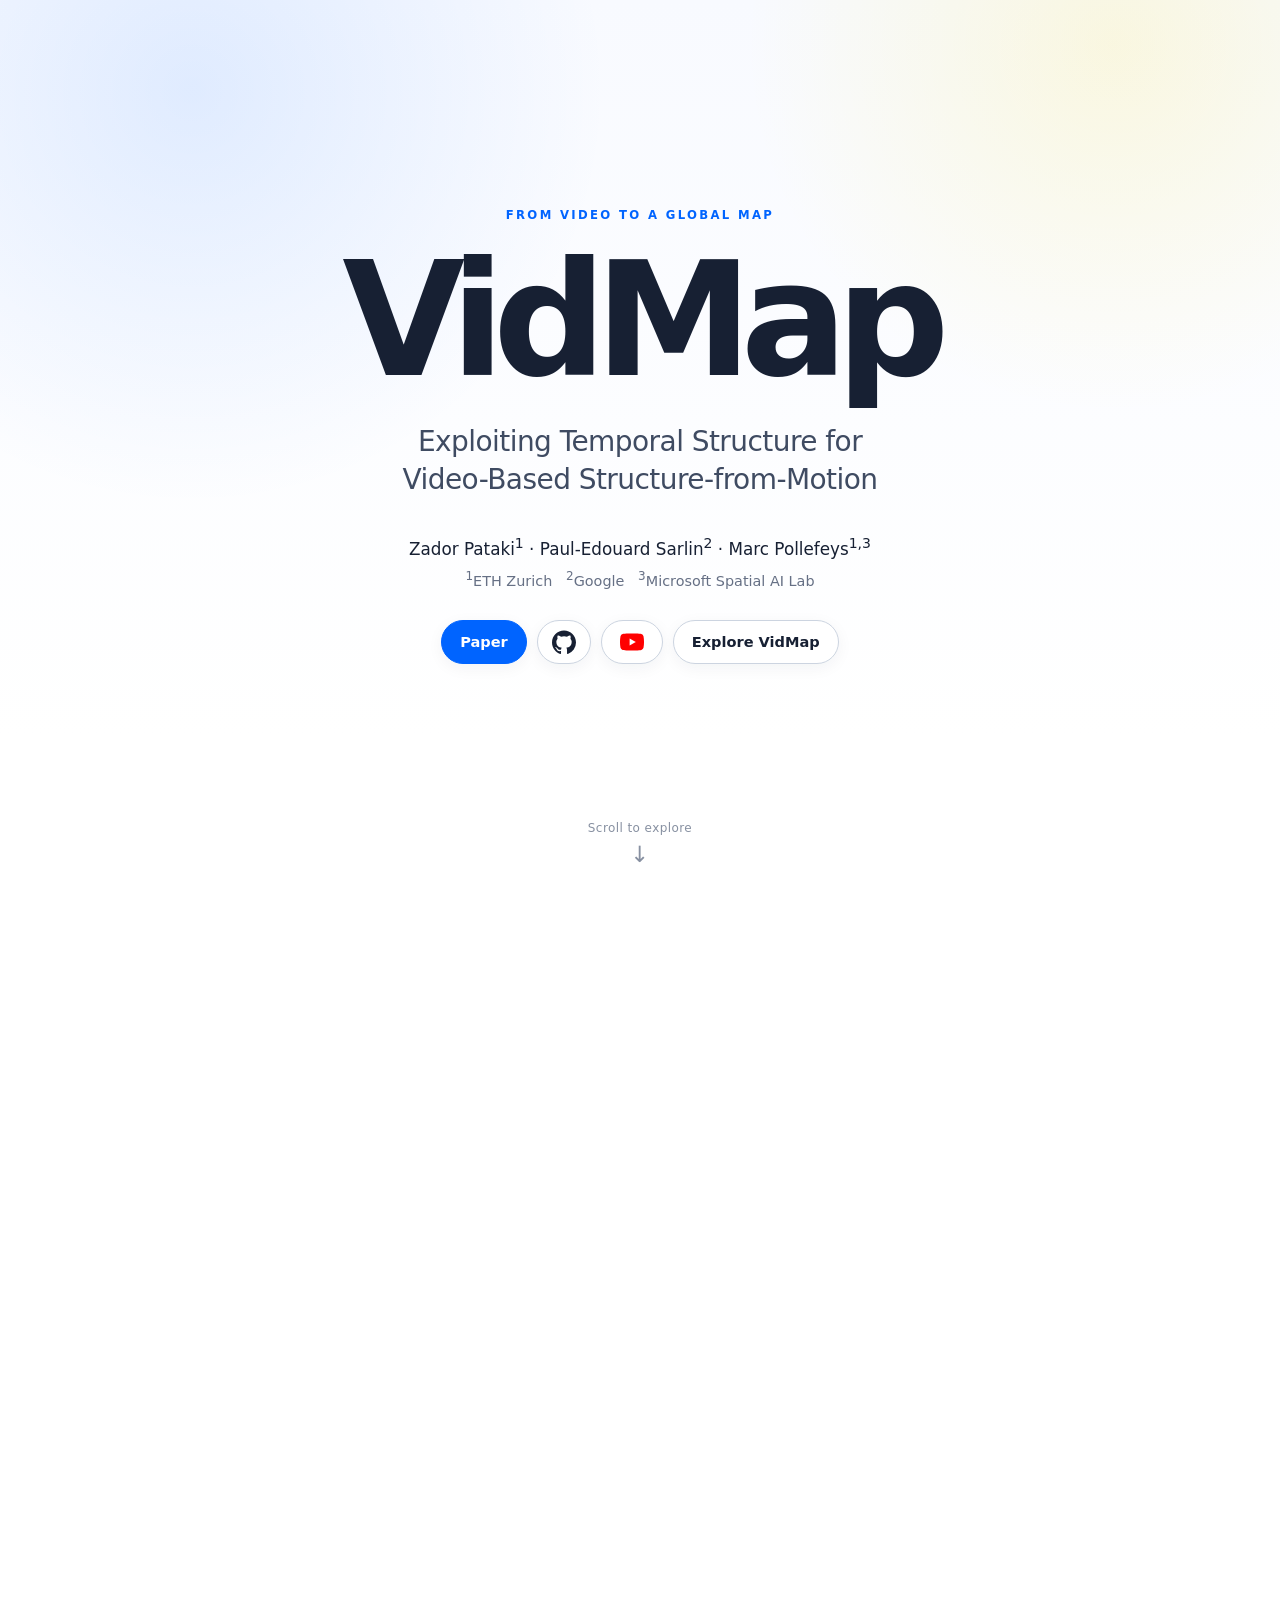
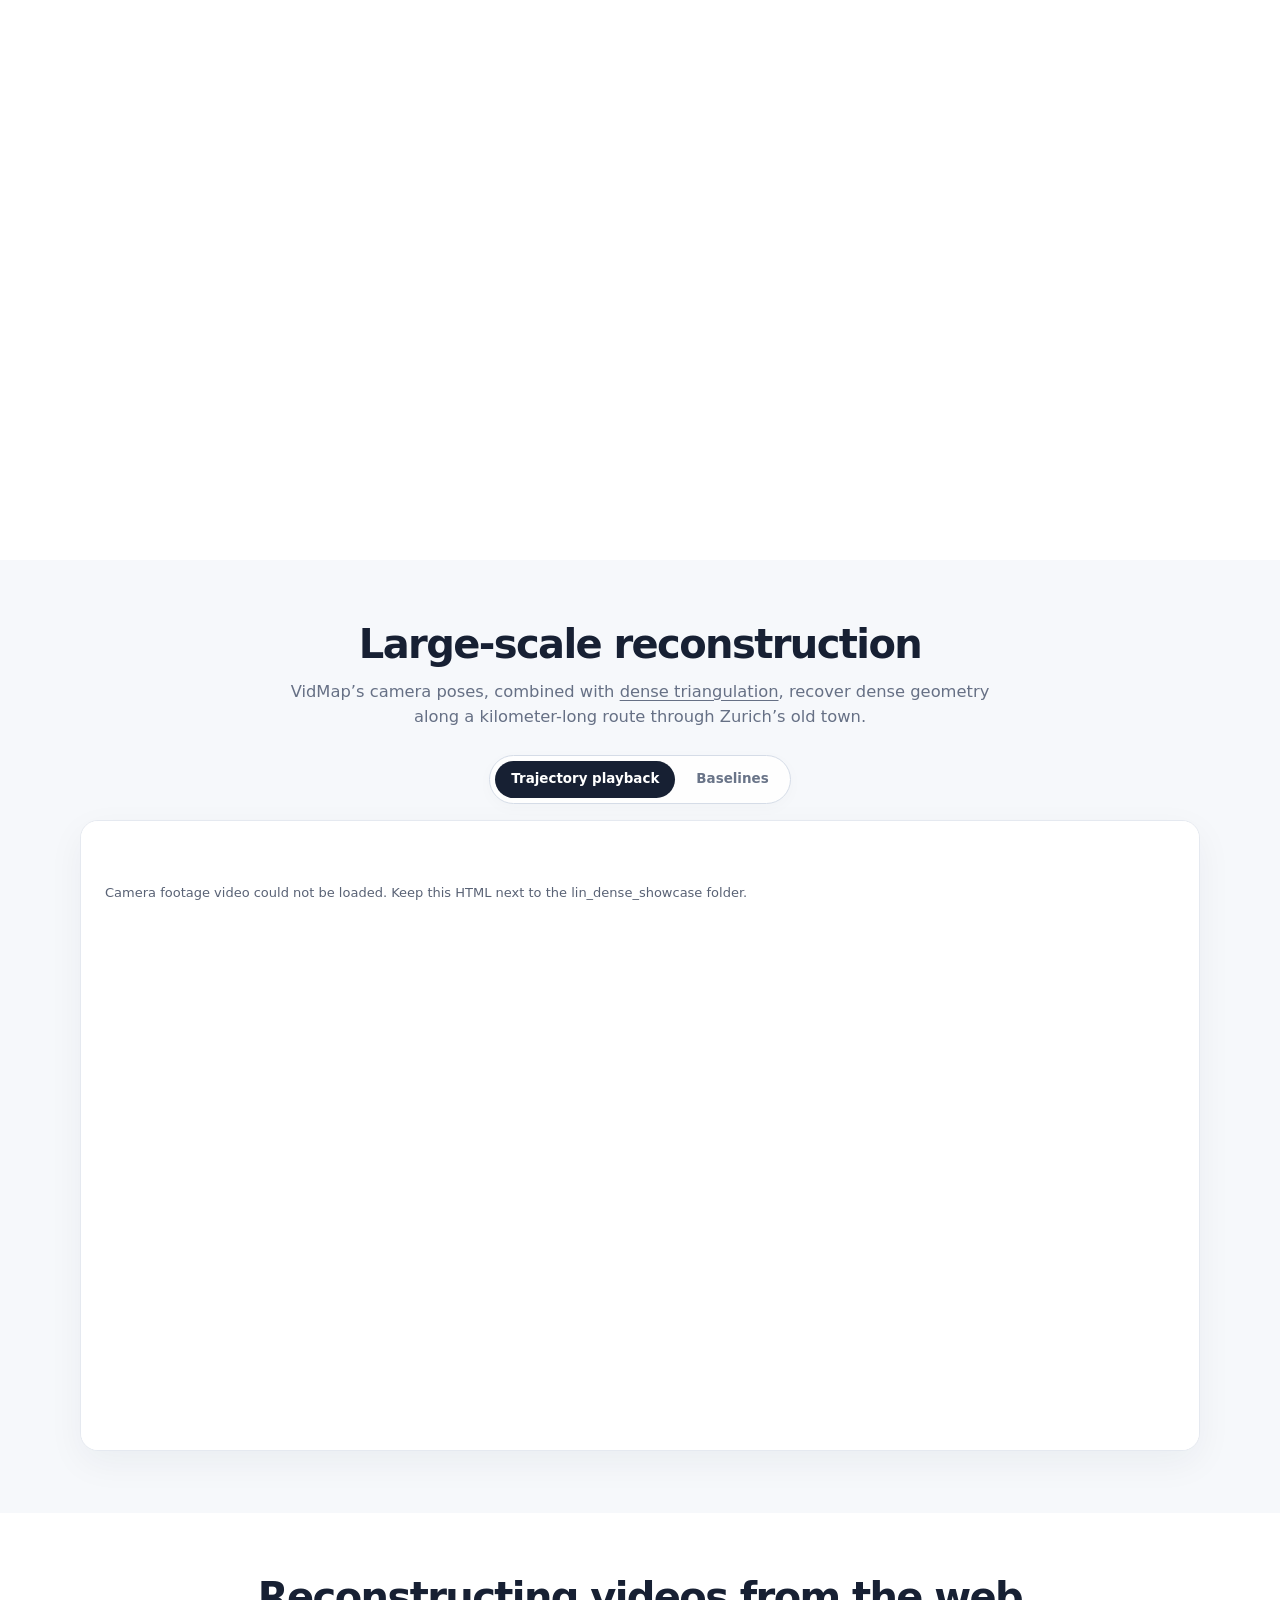
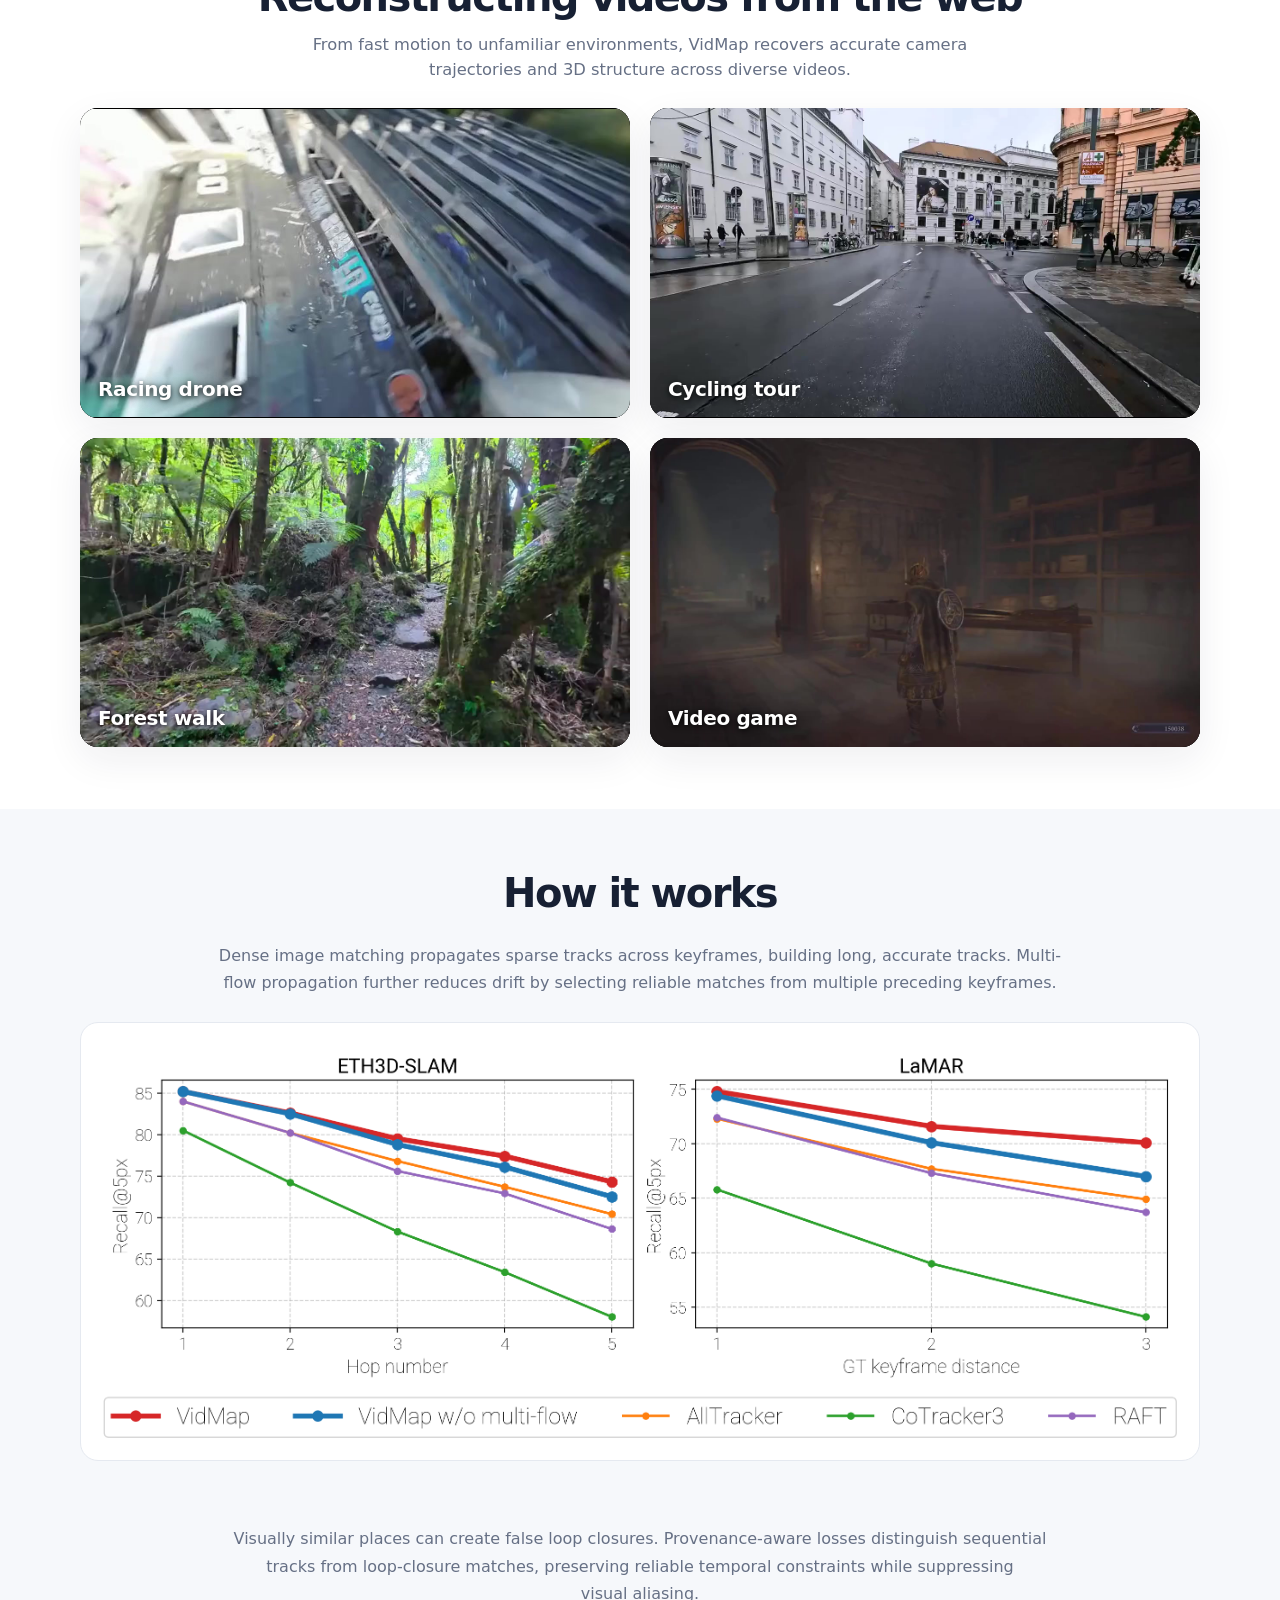
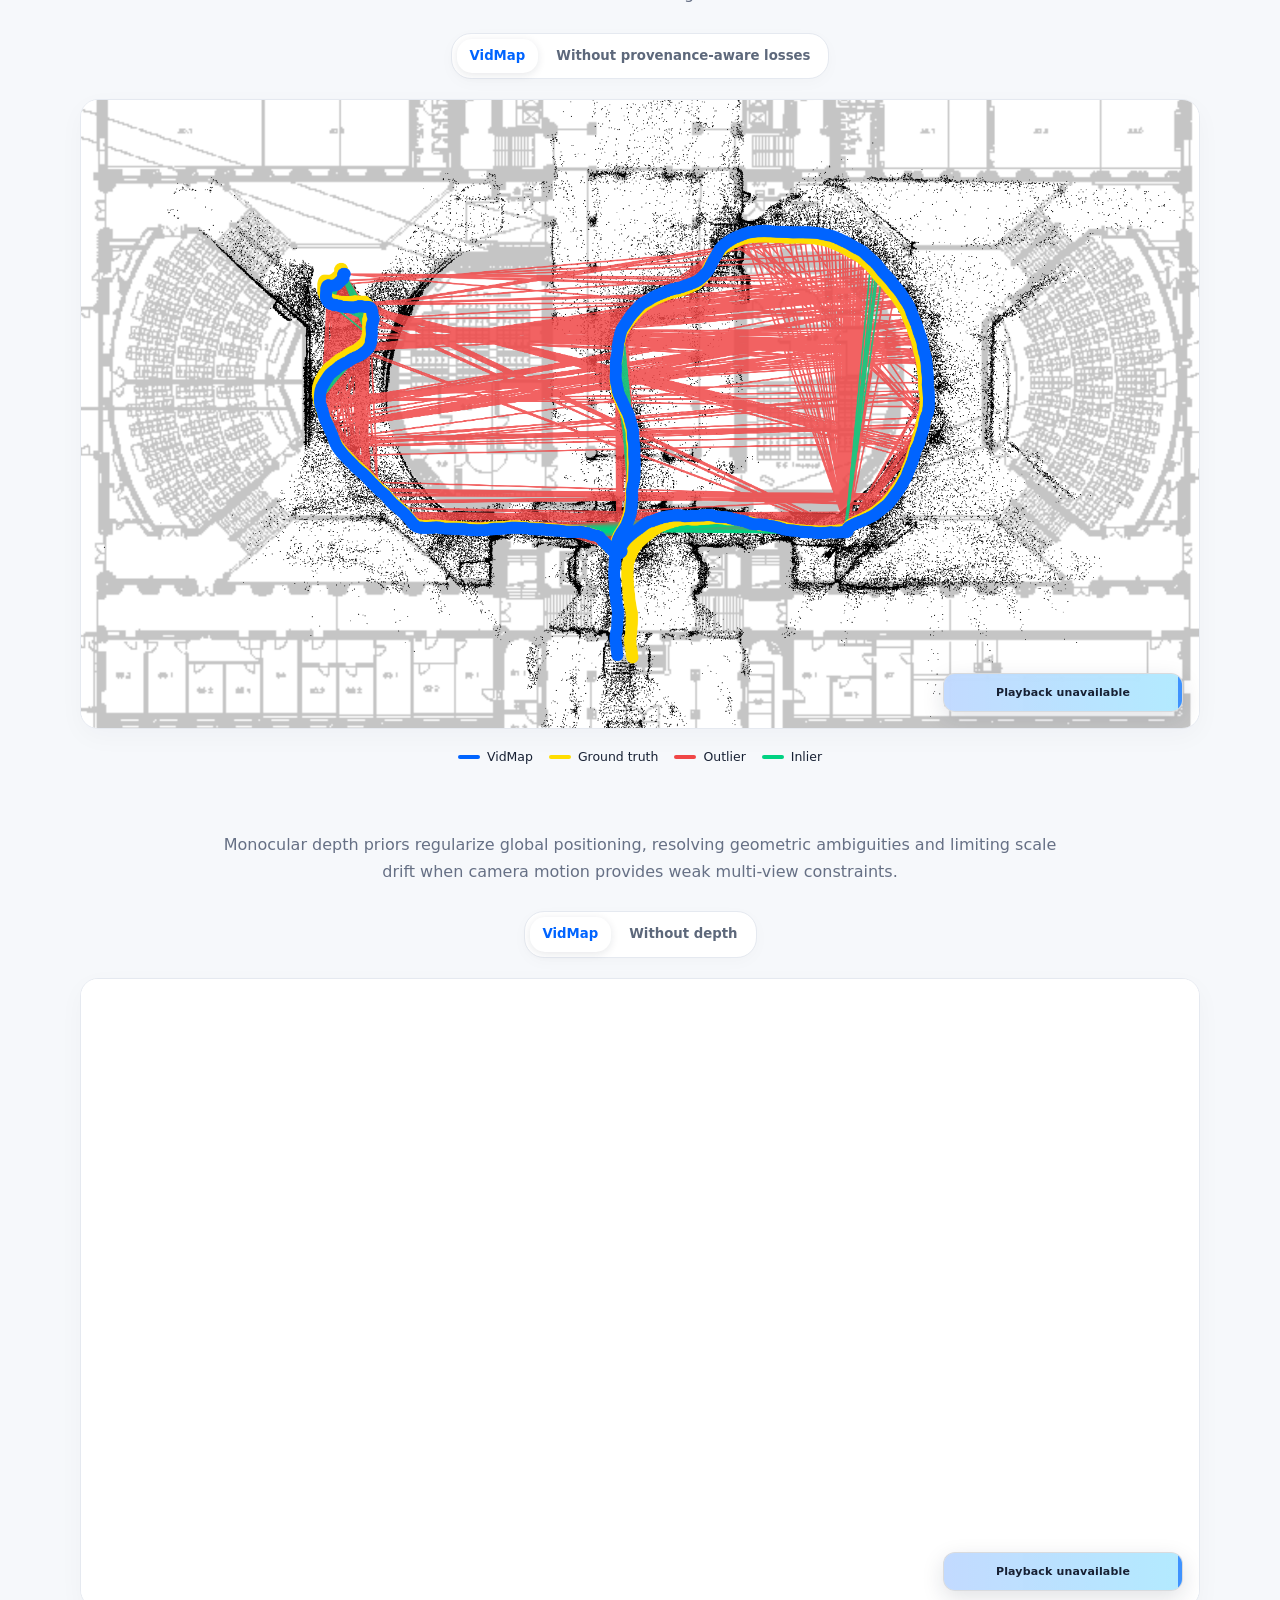
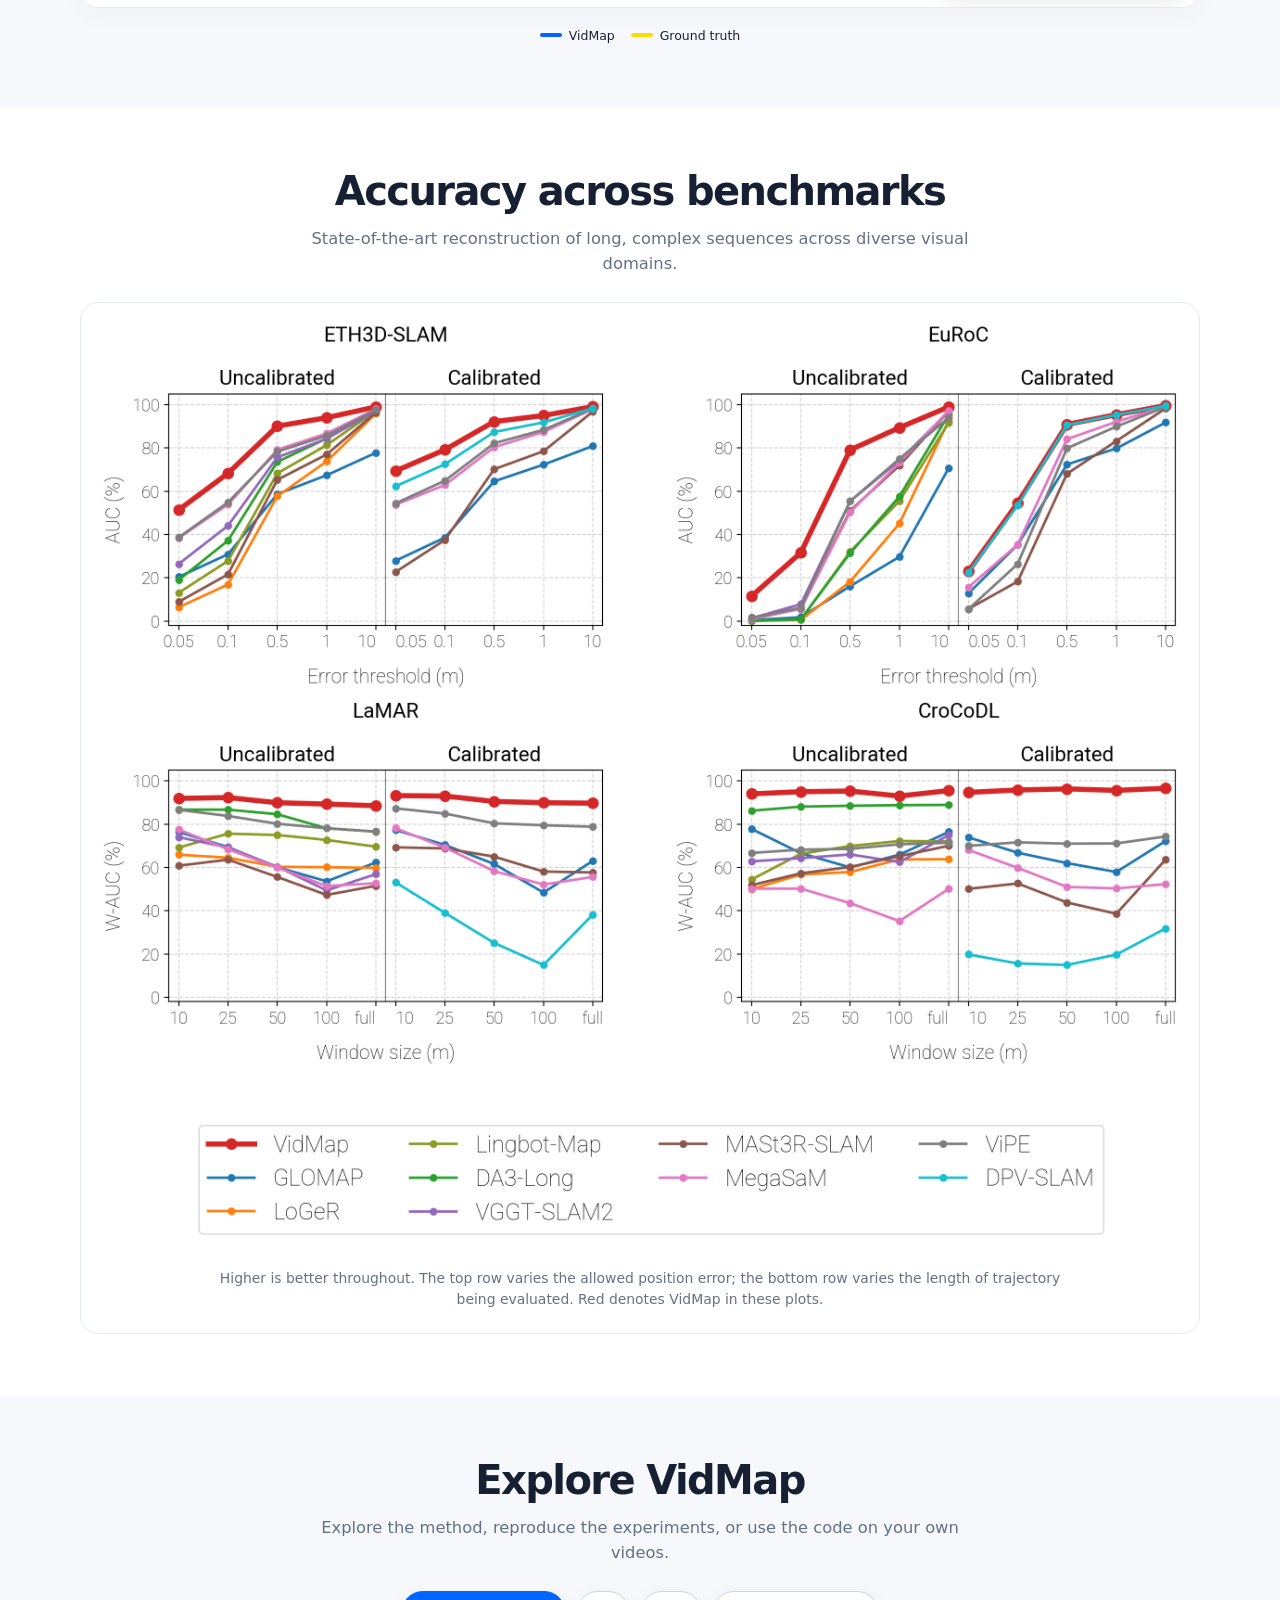
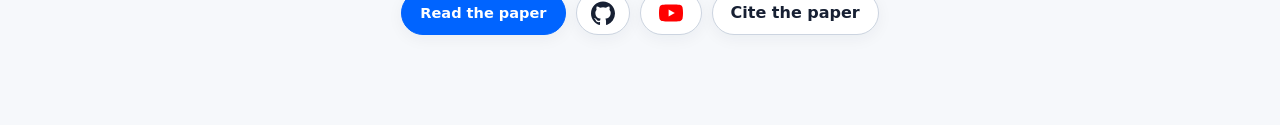
==== commit 7160e69f: "Add YouTube links beside GitHub buttons" ====
--- a/index.html
+++ b/index.html
@@ -525,7 +525,7 @@
       <p class="affiliations"><sup>1</sup>ETH Zurich &nbsp; <sup>2</sup>Google &nbsp; <sup>3</sup>Microsoft Spatial AI Lab</p>
       <div class="actions">
         <a class="pill primary" href="https://arxiv.org/abs/2607.27194" target="_blank" rel="noreferrer">Paper</a>
-        <a class="pill github-link" href="https://github.com/cvg/vidmap" target="_blank" rel="noreferrer" aria-label="VidMap on GitHub"><svg viewBox="0 0 24 24" width="24" height="24" aria-hidden="true"><path fill="currentColor" d="M12 .5C5.37.5 0 5.87 0 12.5c0 5.3 3.44 9.8 8.21 11.39.6.11.82-.26.82-.58v-2.23c-3.34.73-4.04-1.42-4.04-1.42-.55-1.39-1.34-1.76-1.34-1.76-1.09-.75.08-.73.08-.73 1.21.09 1.84 1.24 1.84 1.24 1.07 1.83 2.81 1.3 3.5.99.11-.78.42-1.3.76-1.6-2.67-.3-5.47-1.34-5.47-5.93 0-1.31.47-2.38 1.24-3.22-.12-.3-.54-1.52.12-3.18 0 0 1.01-.32 3.3 1.23a11.5 11.5 0 0 1 6 0c2.29-1.55 3.3-1.23 3.3-1.23.66 1.66.24 2.88.12 3.18.77.84 1.24 1.91 1.24 3.22 0 4.6-2.8 5.62-5.48 5.92.43.37.82 1.1.82 2.22v3.3c0 .32.22.7.83.58A12 12 0 0 0 24 12.5C24 5.87 18.63.5 12 .5Z"/></svg></a>
+        <a class="pill github-link" href="https://github.com/cvg/vidmap" target="_blank" rel="noreferrer" aria-label="VidMap on GitHub"><svg viewBox="0 0 24 24" width="24" height="24" aria-hidden="true"><path fill="currentColor" d="M12 .5C5.37.5 0 5.87 0 12.5c0 5.3 3.44 9.8 8.21 11.39.6.11.82-.26.82-.58v-2.23c-3.34.73-4.04-1.42-4.04-1.42-.55-1.39-1.34-1.76-1.34-1.76-1.09-.75.08-.73.08-.73 1.21.09 1.84 1.24 1.84 1.24 1.07 1.83 2.81 1.3 3.5.99.11-.78.42-1.3.76-1.6-2.67-.3-5.47-1.34-5.47-5.93 0-1.31.47-2.38 1.24-3.22-.12-.3-.54-1.52.12-3.18 0 0 1.01-.32 3.3 1.23a11.5 11.5 0 0 1 6 0c2.29-1.55 3.3-1.23 3.3-1.23.66 1.66.24 2.88.12 3.18.77.84 1.24 1.91 1.24 3.22 0 4.6-2.8 5.62-5.48 5.92.43.37.82 1.1.82 2.22v3.3c0 .32.22.7.83.58A12 12 0 0 0 24 12.5C24 5.87 18.63.5 12 .5Z"/></svg></a><a class="pill youtube-link" href="https://www.youtube.com/watch?v=gy4szd3q5Oo&amp;t=1160s" target="_blank" rel="noreferrer" aria-label="Watch VidMap on YouTube" title="Watch VidMap on YouTube"><svg viewBox="0 0 24 24" width="24" height="24" aria-hidden="true"><path fill="#ff0000" d="M23.5 6.2a3 3 0 0 0-2.1-2.1C19.5 3.6 12 3.6 12 3.6s-7.5 0-9.4.5A3 3 0 0 0 .5 6.2 31 31 0 0 0 0 12a31 31 0 0 0 .5 5.8 3 3 0 0 0 2.1 2.1c1.9.5 9.4.5 9.4.5s7.5 0 9.4-.5a3 3 0 0 0 2.1-2.1A31 31 0 0 0 24 12a31 31 0 0 0-.5-5.8Z"/><path fill="#fff" d="m9.6 15.6 6.2-3.6-6.2-3.6Z"/></svg></a>
         <a class="pill" href="#entrance-view" data-entrance-skip>Explore VidMap</a>
       </div>
       </div>
@@ -699,7 +699,7 @@
 
     <section class="section alt" id="abstract"><div class="wrap closing-section">
       <div class="section-head"><h2>Explore VidMap</h2><p>Explore the method, reproduce the experiments, or use the code on your own videos.</p></div>
-      <div class="actions"><a class="pill primary" href="https://arxiv.org/abs/2607.27194" target="_blank" rel="noreferrer">Read the paper</a><a class="pill github-link" href="https://github.com/cvg/vidmap" target="_blank" rel="noreferrer" aria-label="VidMap on GitHub"><svg viewBox="0 0 24 24" width="24" height="24" aria-hidden="true"><path fill="currentColor" d="M12 .5C5.37.5 0 5.87 0 12.5c0 5.3 3.44 9.8 8.21 11.39.6.11.82-.26.82-.58v-2.23c-3.34.73-4.04-1.42-4.04-1.42-.55-1.39-1.34-1.76-1.34-1.76-1.09-.75.08-.73.08-.73 1.21.09 1.84 1.24 1.84 1.24 1.07 1.83 2.81 1.3 3.5.99.11-.78.42-1.3.76-1.6-2.67-.3-5.47-1.34-5.47-5.93 0-1.31.47-2.38 1.24-3.22-.12-.3-.54-1.52.12-3.18 0 0 1.01-.32 3.3 1.23a11.5 11.5 0 0 1 6 0c2.29-1.55 3.3-1.23 3.3-1.23.66 1.66.24 2.88.12 3.18.77.84 1.24 1.91 1.24 3.22 0 4.6-2.8 5.62-5.48 5.92.43.37.82 1.1.82 2.22v3.3c0 .32.22.7.83.58A12 12 0 0 0 24 12.5C24 5.87 18.63.5 12 .5Z"/></svg></a><button class="pill" id="cite-toggle" type="button" aria-expanded="false" aria-controls="citation-panel">Cite the paper</button></div>
+      <div class="actions"><a class="pill primary" href="https://arxiv.org/abs/2607.27194" target="_blank" rel="noreferrer">Read the paper</a><a class="pill github-link" href="https://github.com/cvg/vidmap" target="_blank" rel="noreferrer" aria-label="VidMap on GitHub"><svg viewBox="0 0 24 24" width="24" height="24" aria-hidden="true"><path fill="currentColor" d="M12 .5C5.37.5 0 5.87 0 12.5c0 5.3 3.44 9.8 8.21 11.39.6.11.82-.26.82-.58v-2.23c-3.34.73-4.04-1.42-4.04-1.42-.55-1.39-1.34-1.76-1.34-1.76-1.09-.75.08-.73.08-.73 1.21.09 1.84 1.24 1.84 1.24 1.07 1.83 2.81 1.3 3.5.99.11-.78.42-1.3.76-1.6-2.67-.3-5.47-1.34-5.47-5.93 0-1.31.47-2.38 1.24-3.22-.12-.3-.54-1.52.12-3.18 0 0 1.01-.32 3.3 1.23a11.5 11.5 0 0 1 6 0c2.29-1.55 3.3-1.23 3.3-1.23.66 1.66.24 2.88.12 3.18.77.84 1.24 1.91 1.24 3.22 0 4.6-2.8 5.62-5.48 5.92.43.37.82 1.1.82 2.22v3.3c0 .32.22.7.83.58A12 12 0 0 0 24 12.5C24 5.87 18.63.5 12 .5Z"/></svg></a><a class="pill youtube-link" href="https://www.youtube.com/watch?v=gy4szd3q5Oo&amp;t=1160s" target="_blank" rel="noreferrer" aria-label="Watch VidMap on YouTube" title="Watch VidMap on YouTube"><svg viewBox="0 0 24 24" width="24" height="24" aria-hidden="true"><path fill="#ff0000" d="M23.5 6.2a3 3 0 0 0-2.1-2.1C19.5 3.6 12 3.6 12 3.6s-7.5 0-9.4.5A3 3 0 0 0 .5 6.2 31 31 0 0 0 0 12a31 31 0 0 0 .5 5.8 3 3 0 0 0 2.1 2.1c1.9.5 9.4.5 9.4.5s7.5 0 9.4-.5a3 3 0 0 0 2.1-2.1A31 31 0 0 0 24 12a31 31 0 0 0-.5-5.8Z"/><path fill="#fff" d="m9.6 15.6 6.2-3.6-6.2-3.6Z"/></svg></a><button class="pill" id="cite-toggle" type="button" aria-expanded="false" aria-controls="citation-panel">Cite the paper</button></div>
       <div id="citation-panel" hidden><pre class="citation">@article{pataki2026vidmap,
   title={VidMap: Exploiting Temporal Structure for Video-Based Structure-from-Motion},
   author={Pataki, Zador and Sarlin, Paul-Edouard and Pollefeys, Marc},
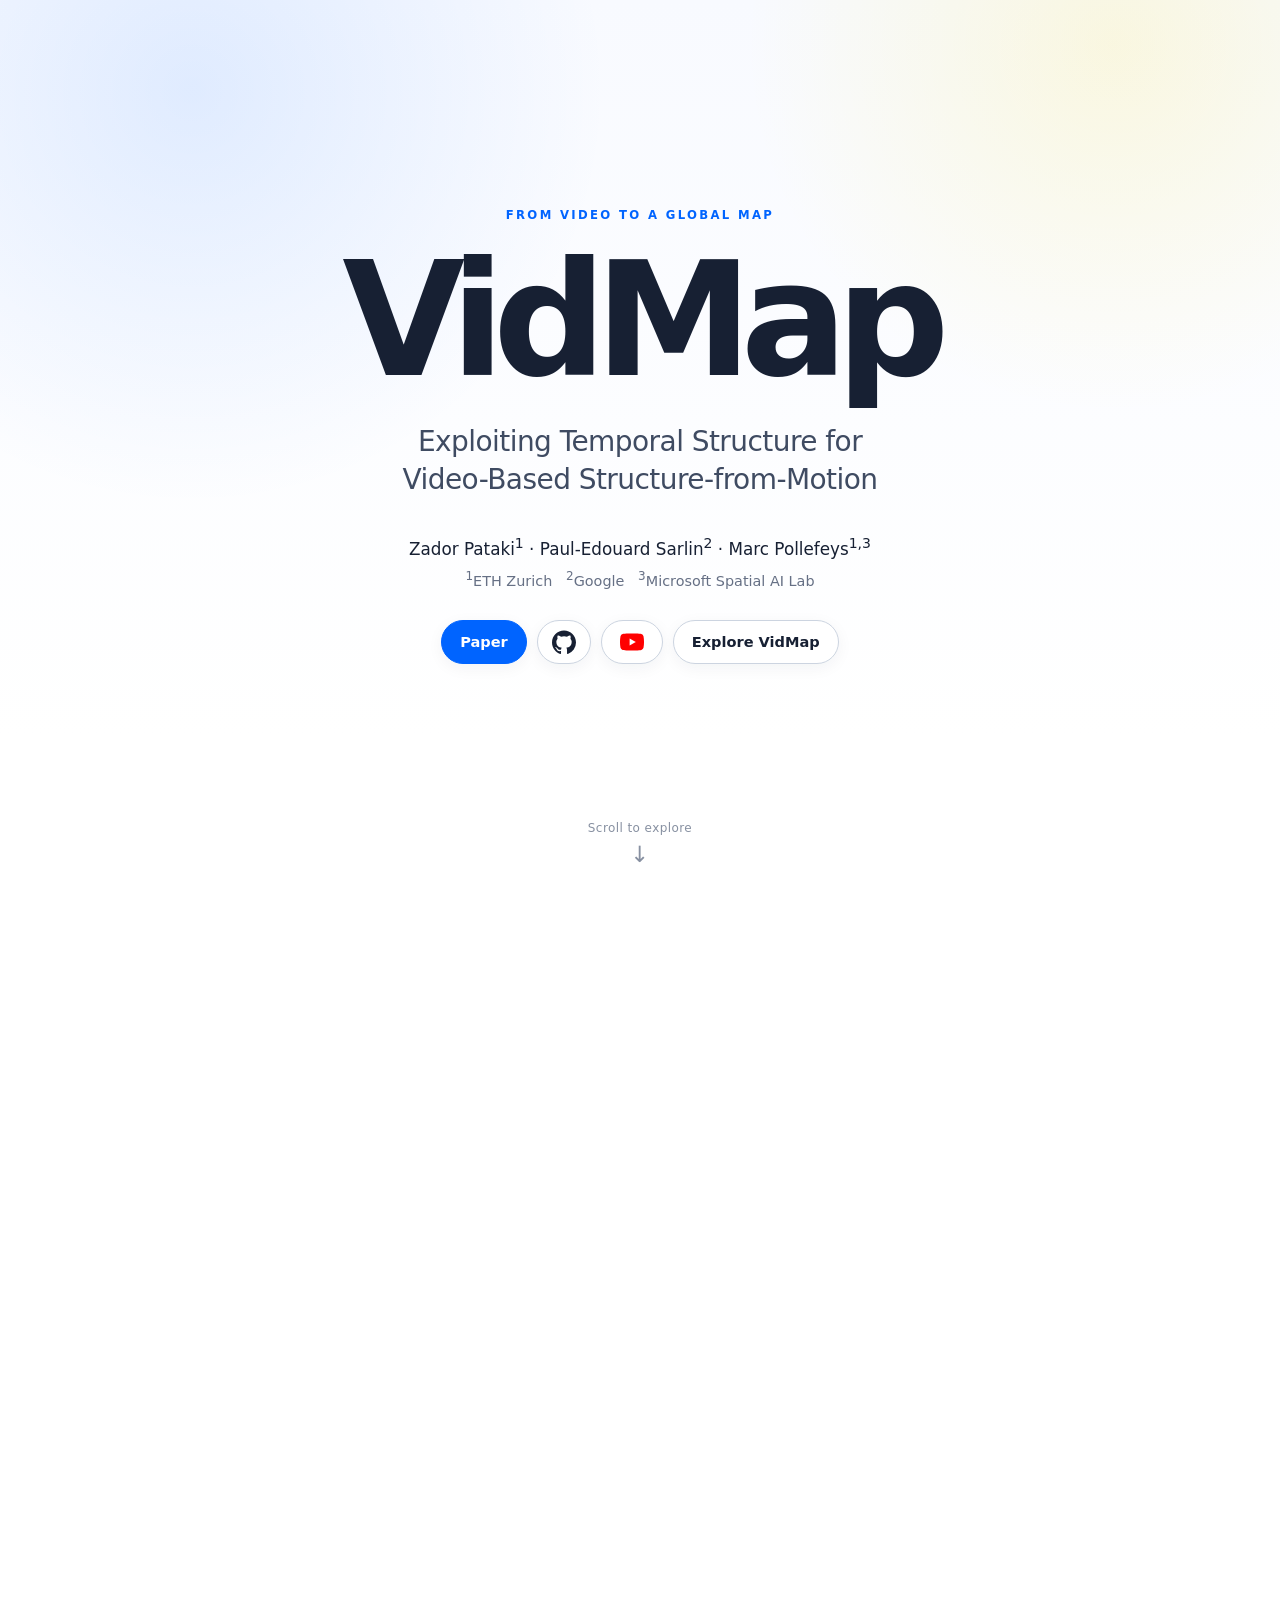
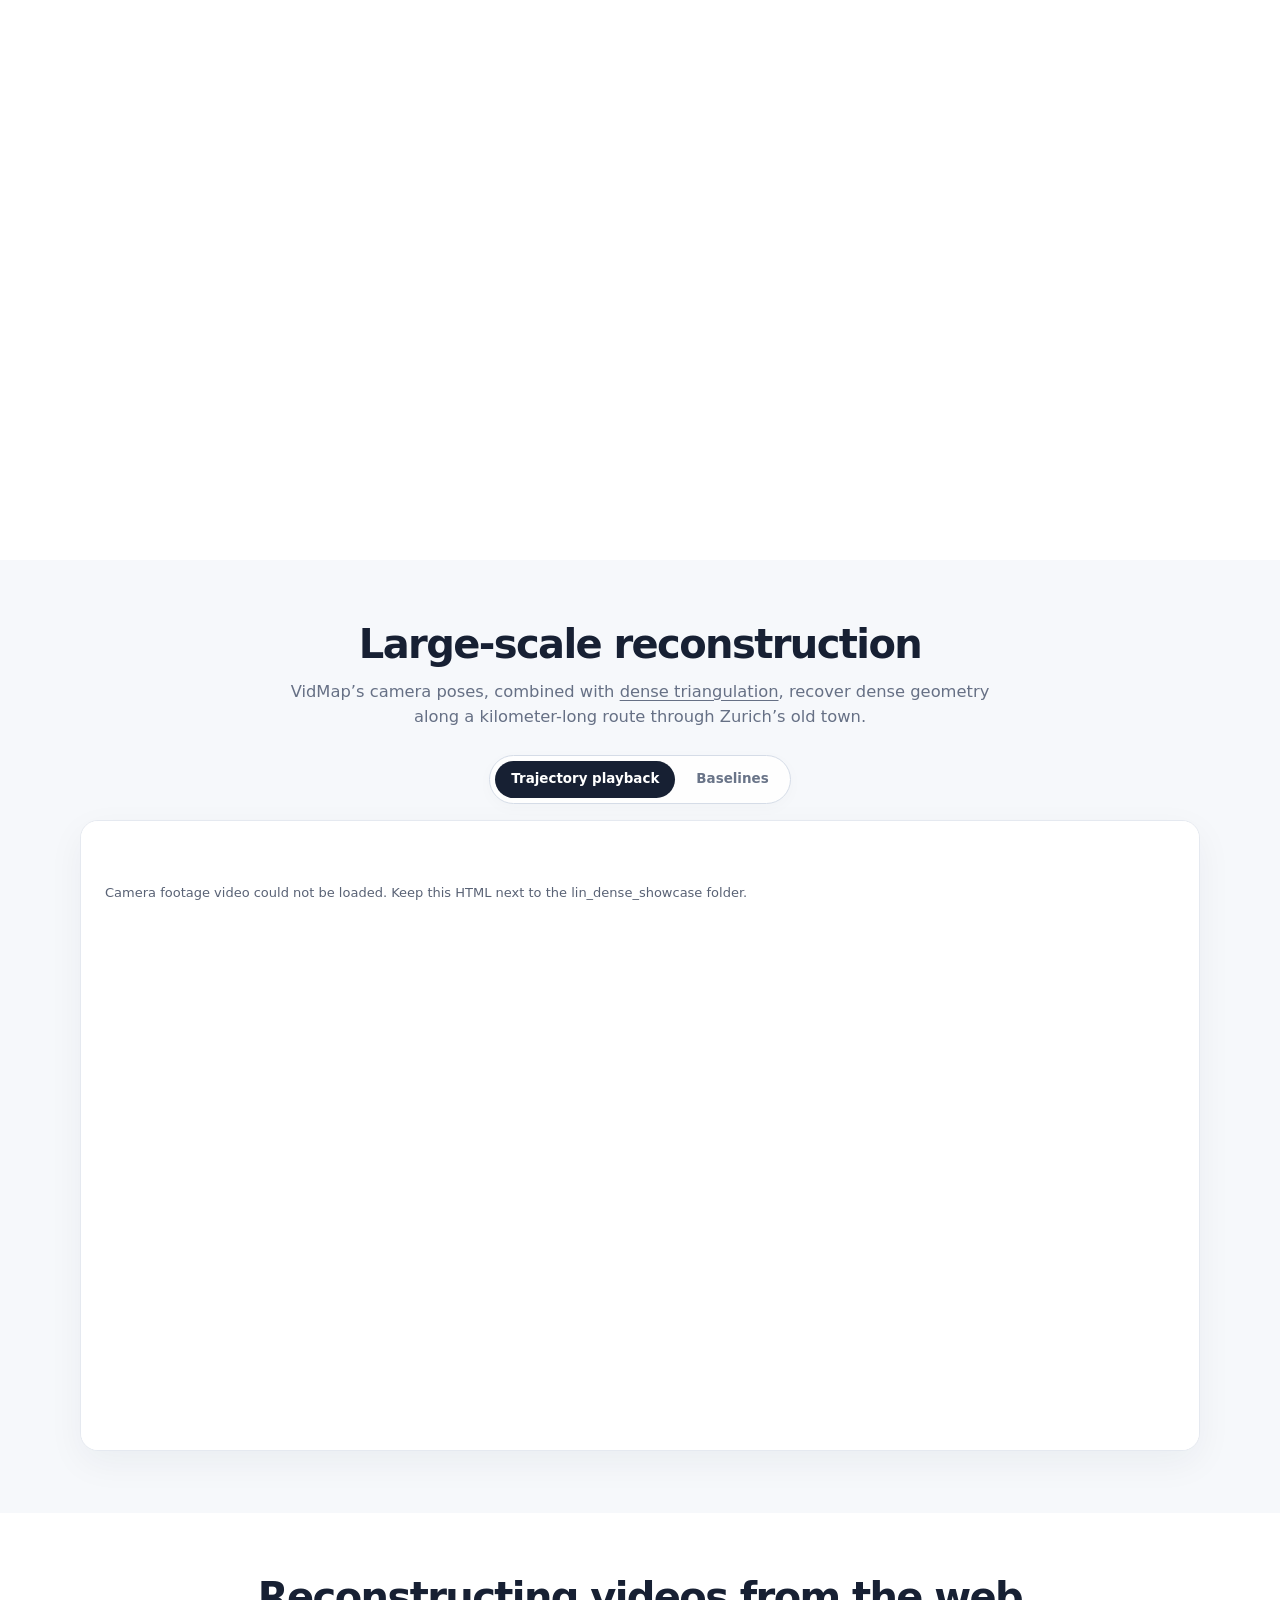
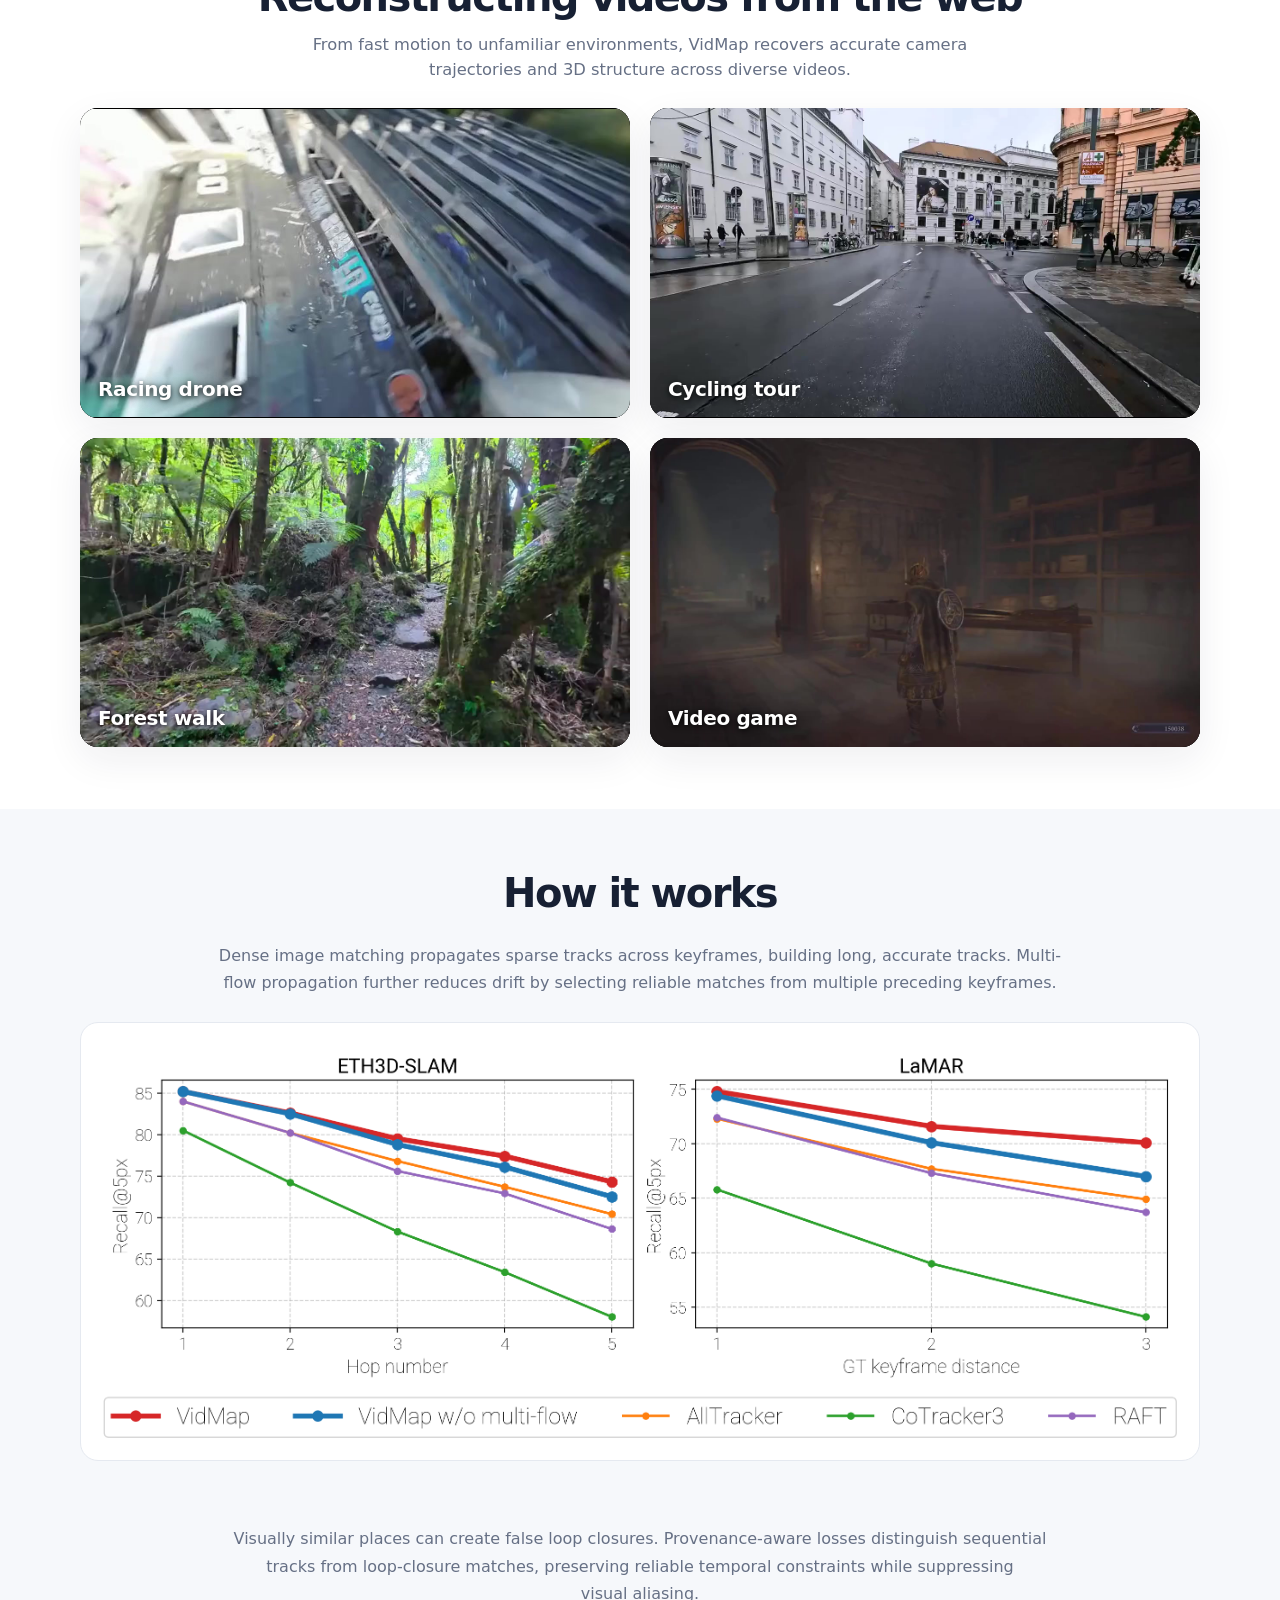
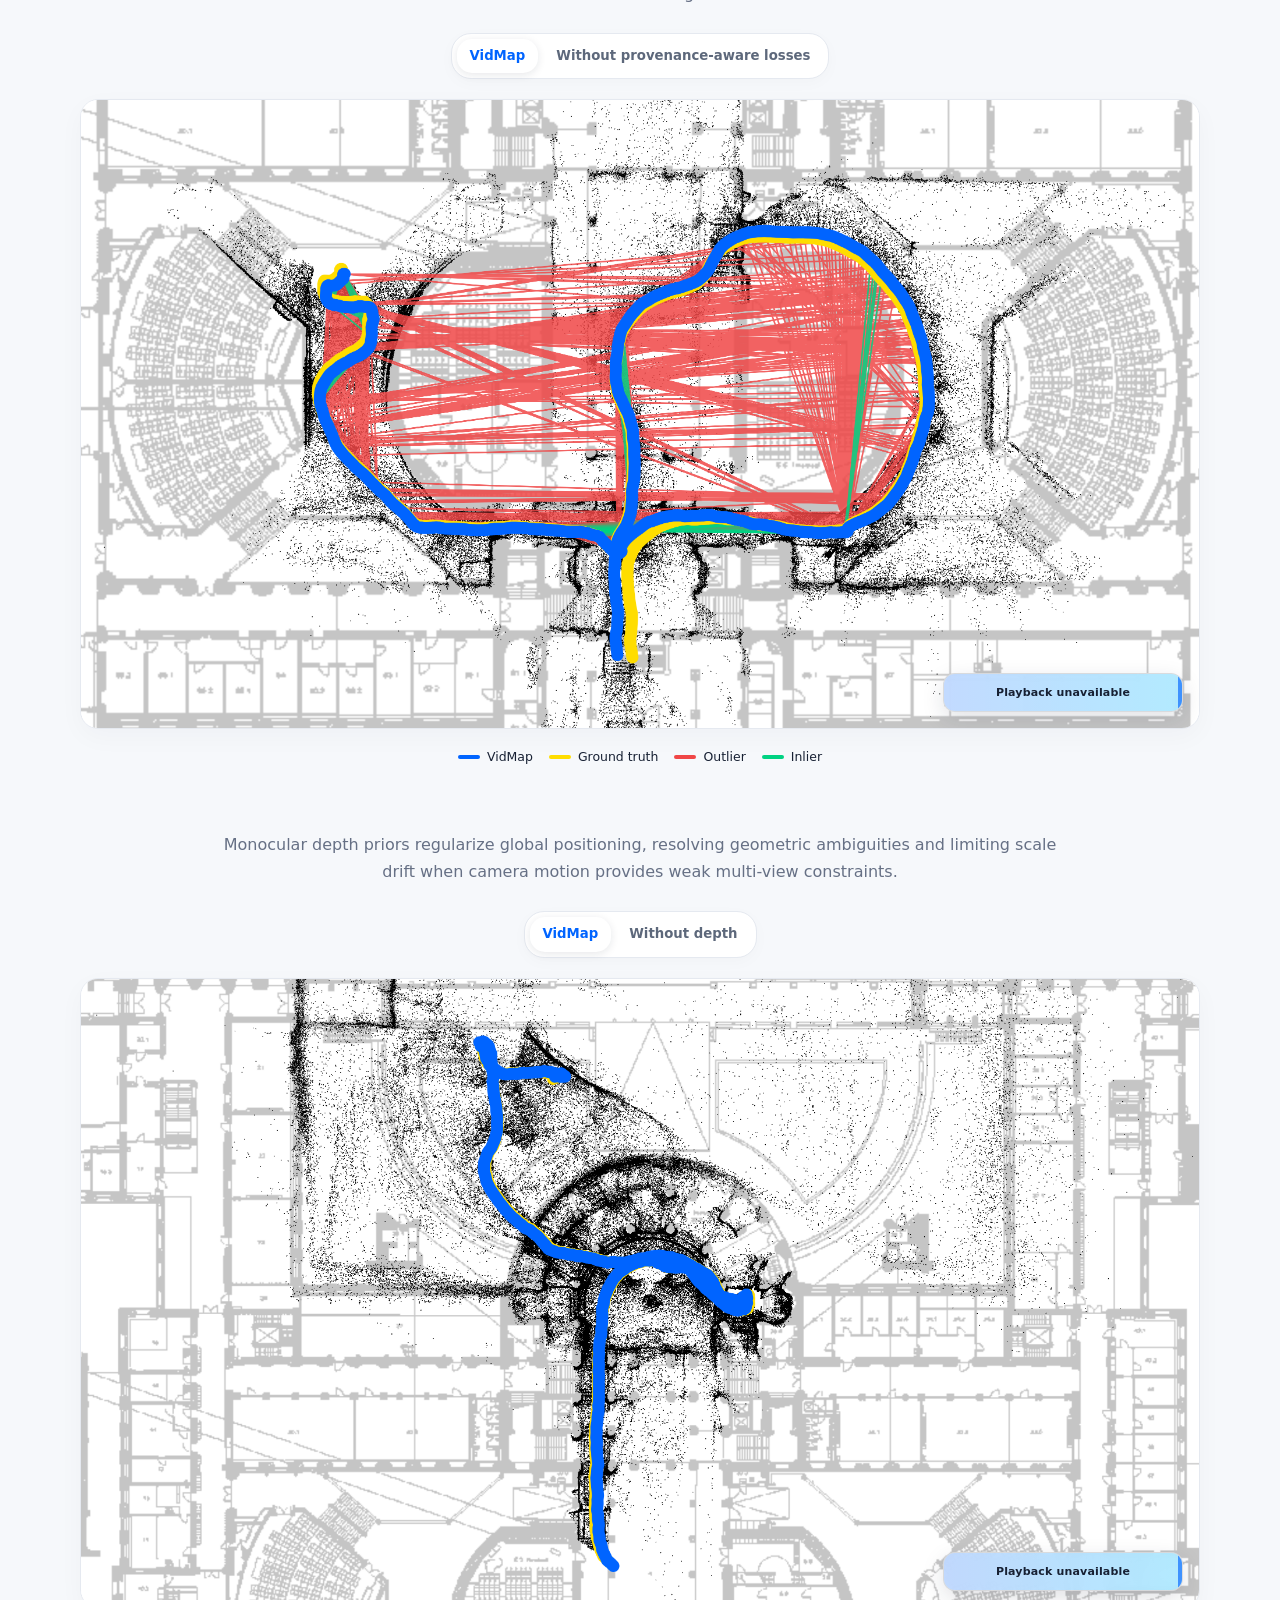
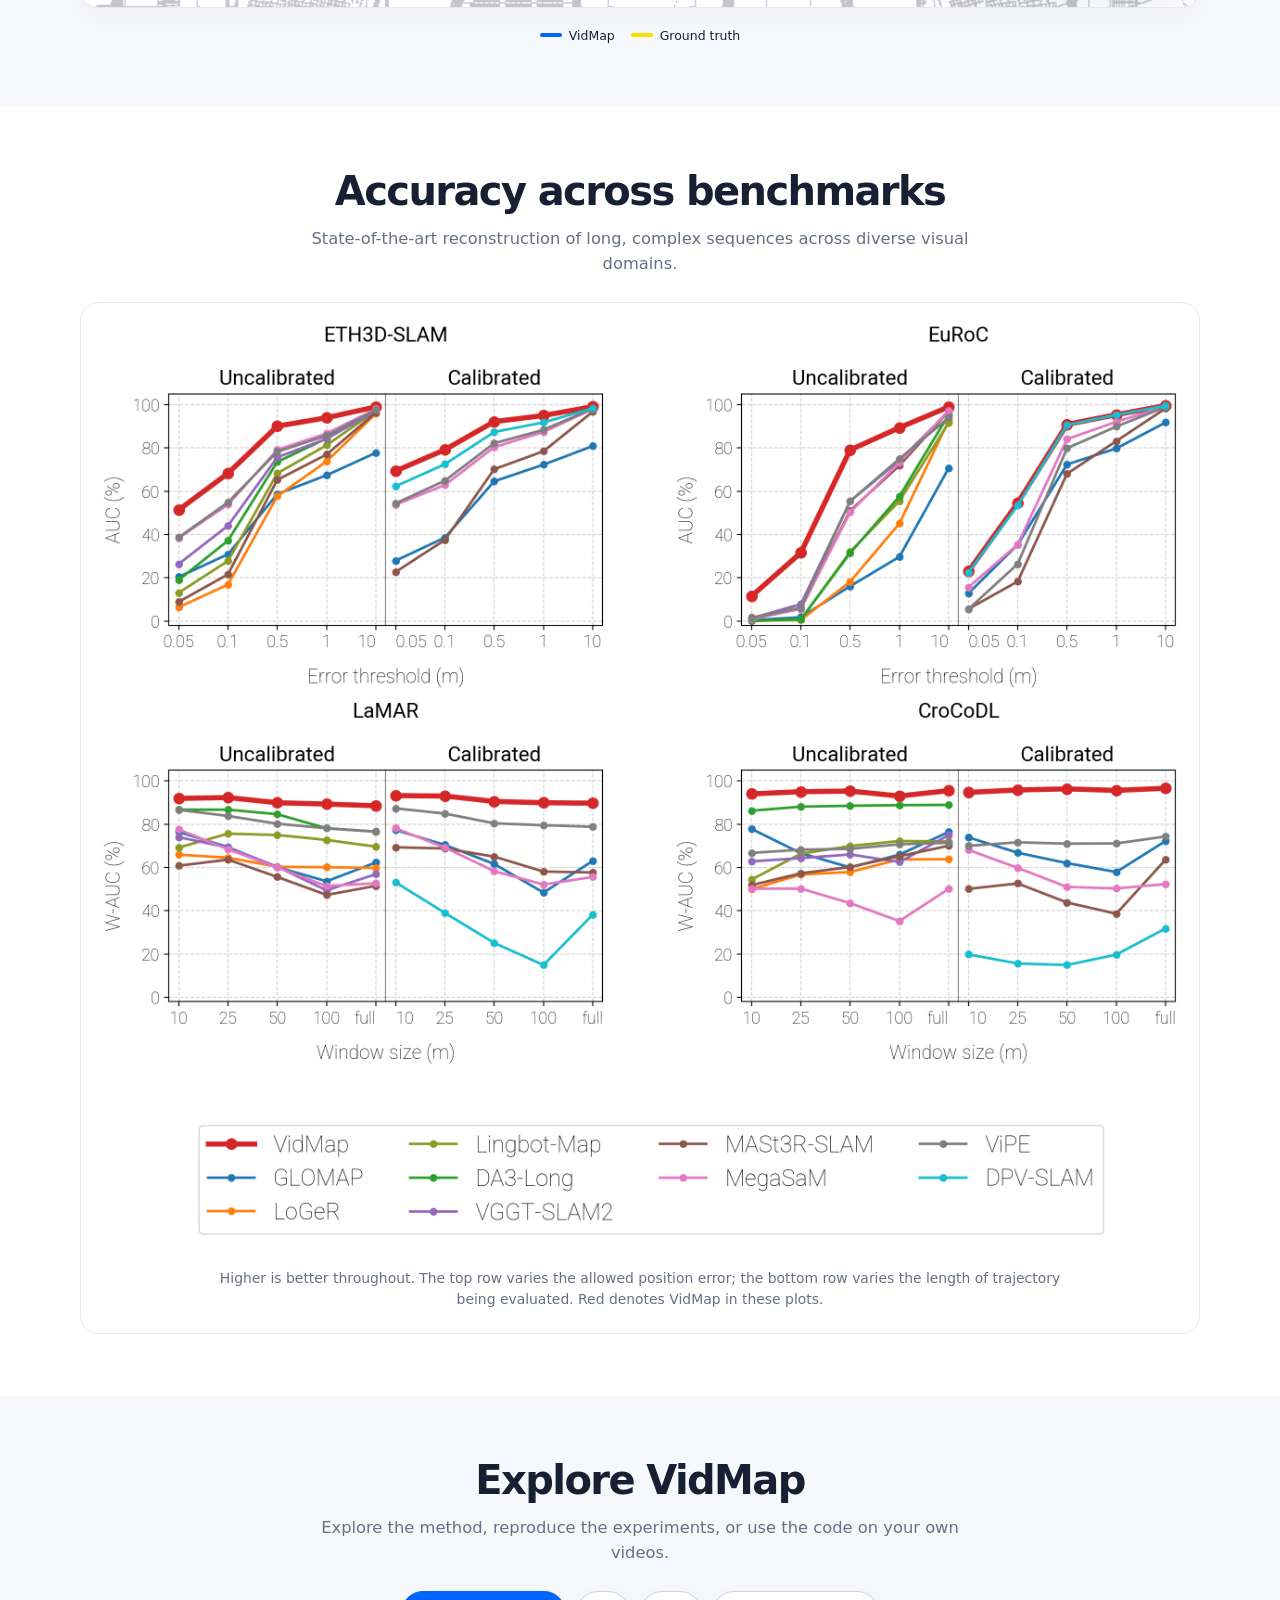
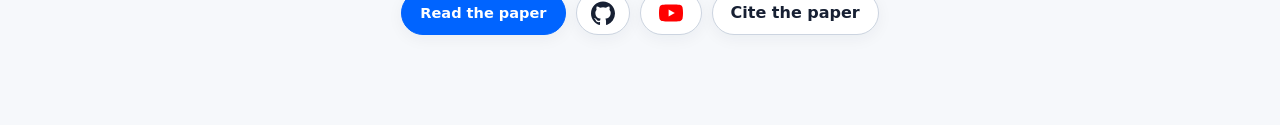
==== commit 007fb02b: "Stabilize title styling before animation startup" ====
--- a/index.html
+++ b/index.html
@@ -495,10 +495,321 @@
       .tab { white-space: nowrap; }
     }
   </style>
-<link rel="stylesheet" href="entrance_test/entrance.css?v=bottom-right-scrubber">
-<link rel="stylesheet" href="entrance_test/polish.css?v=1">
-<link rel="stylesheet" href="entrance_test/ablation_players.css">
-<link rel="stylesheet" href="entrance_test/reading_guide.css">
+<style data-page-style="entrance">
+/* Isolated title-to-visual entrance study. Existing viewers remain unchanged. */
+:root { --entrance-title-opacity: 1; --entrance-controls: 0; --entrance-nav: 0; }
+html { scroll-padding-top: 90px; }
+.nav {
+  position: fixed; top: 16px; left: 24px; right: 24px;
+  border: 1px solid #e6e9efb3; border-radius: 999px;
+  background: #fffffff0; box-shadow: 0 8px 32px #17203306;
+  opacity: var(--entrance-nav); transform: translateY(calc((1 - var(--entrance-nav)) * -12px));
+}
+.nav-inner { min-height: 50px; }
+.hero.entrance-test {
+  position: relative; height: 240svh; padding: 0; overflow: visible;
+  background: #fff;
+}
+.entrance-test .entrance-stage {
+  position: sticky; top: 0; width: 100%; height: 100svh; margin: 0;
+  overflow: clip; isolation: isolate;
+  background:
+    radial-gradient(circle at 15% 10%, rgba(0, 100, 255, .10), transparent 26rem),
+    radial-gradient(circle at 87% 5%, rgba(255, 220, 0, .12), transparent 23rem),
+    linear-gradient(180deg, #f8faff 0%, #fff 82%);
+}
+.entrance-title {
+  position: absolute; inset: 0; display: flex; flex-direction: column;
+  align-items: center; justify-content: center; padding: 80px 24px 110px;
+  transform: translateY(0px) scale(1); opacity: 1;
+  will-change: transform, opacity;
+}
+.entrance-title .eyebrow { font-size: .73rem; letter-spacing: .2em; margin: 0 0 22px; }
+.entrance-title h1 { font-size: clamp(6rem, 12.4vw, 11rem); letter-spacing: -.075em; line-height: .94; font-weight: 750; }
+.entrance-title .subtitle { max-width: 780px; font-size: clamp(1.2rem, 2.2vw, 1.75rem); line-height: 1.35; margin: 28px 0 14px; letter-spacing: -.02em; text-wrap: balance; }
+.entrance-title .authors { margin: 18px 0 5px; }
+.entrance-title .actions { margin: 28px 0 0; }
+.entrance-original { margin-top: 22px; font-size: .76rem; color: #8790a1; text-decoration: none; }
+.entrance-original:hover { color: var(--blue); }
+.entrance-cue {
+  position: absolute; bottom: 32px; left: 50%; transform: translateX(-50%);
+  display: flex; flex-direction: column; gap: 4px; align-items: center;
+  color: #8790a1; font-size: .75rem; letter-spacing: .035em; text-decoration: none;
+}
+.entrance-cue span:last-child { font-size: 1.4rem; line-height: 1.2; }
+.entrance-cue[hidden] { display: none; }
+.entrance-test .entrance-visual {
+  position: absolute; left: 50%; top: 52%;
+  width: min(calc(100% - 48px), calc((100svh - 250px) * 16 / 9), 1440px);
+  transform: translate(-50%, -50%) translateY(82svh) scale(.62);
+  opacity: 0; will-change: transform, opacity;
+}
+.entrance-visual .hero-visual {
+  box-shadow: 0 24px 70px #17203314, 0 4px 14px #17203307;
+  border-color: #e0e5ed; border-radius: 24px;
+}
+.entrance-visual .hero-modes, .entrance-visual > .caption {
+  opacity: var(--entrance-controls);
+  transform: translateY(calc((1 - var(--entrance-controls)) * 8px));
+}
+.entrance-visual > .caption { max-width: 780px; margin: 18px auto 0; font-size: .82rem; }
+.entrance-visual .hero-modes { margin-bottom: 16px; box-shadow: 0 4px 16px #17203306; }
+.entrance-visual .hero-modes, .entrance-visual > .caption { transition: opacity .65s ease, transform .65s ease; }
+.entrance-film { position: absolute; inset: 0; z-index: 6; background: transparent; pointer-events: none; }
+.entrance-film[hidden] { display: none; }
+.entrance-film-optimization { position: absolute; inset: 0; width: 100%; height: 100%; object-fit: contain; background: white; opacity: 0; border-radius: 24px; }
+.entrance-film-montage {
+  position: absolute; inset: 0; z-index: 2; display: grid;
+  grid-template-columns: repeat(2, minmax(0, 1fr)); grid-template-rows: repeat(2, minmax(0, 1fr));
+  gap: clamp(12px, 2vw, 28px); padding: clamp(8px, 1.5vw, 24px);
+}
+.entrance-film-montage[hidden] { display: none; }
+.entrance-film-montage video {
+  display: block; width: 100%; height: 100%; min-height: 0; object-fit: cover;
+  border-radius: clamp(12px, 1.5vw, 22px); box-shadow: 0 12px 32px #1720331c;
+}
+.entrance-test:is([data-intro="waiting"], [data-intro="loading"], [data-intro="montage"], [data-intro="optimization-reveal"]) .hero-visual {
+  background: transparent; border-color: transparent; box-shadow: none; overflow: visible;
+}
+.entrance-test:is([data-intro="waiting"], [data-intro="loading"], [data-intro="montage"], [data-intro="optimization-reveal"]) .hero-panel,
+.entrance-test:is([data-intro="waiting"], [data-intro="loading"], [data-intro="montage"], [data-intro="optimization-reveal"]) #hero-blueprint-transition { visibility: hidden; }
+.entrance-test .legend { transition: opacity .8s ease; }
+.entrance-test .hero-visual .legend { max-width: calc(100% - 294px); }
+.entrance-test .baseline-legend { transition: opacity 1s ease; }
+.entrance-test:not([data-intro="complete"]) .legend { opacity: 0; }
+.entrance-test[data-intro="baselines"] .legend { opacity: 1; }
+.entrance-test:not([data-intro="complete"]):not([data-intro="baselines"]) .baseline-legend { opacity: 0; }
+.entrance-optimization-progress {
+  --progress: 0%; position: absolute; z-index: 7; bottom: 16px; right: 16px; width: 240px;
+  overflow: hidden; padding: 13px; border: 1px solid rgba(23,32,51,.16);
+  border-radius: 12px; background: rgba(255,255,255,.9); color: #172033;
+  box-shadow: 0 7px 22px rgba(23,32,51,.13); font: 700 11px/1 system-ui, sans-serif;
+  pointer-events: none; backdrop-filter: blur(8px); transition: opacity .45s ease, transform .45s ease;
+}
+.entrance-optimization-progress::before {
+  content: ""; position: absolute; z-index: 0; inset: 0 auto 0 0; width: var(--progress);
+  background: linear-gradient(90deg, rgba(0,100,255,.24), rgba(0,185,255,.3));
+}
+.entrance-optimization-progress span { position: relative; z-index: 1; letter-spacing: .015em; }
+.entrance-optimization-progress.complete { opacity: 0; transform: translateY(-6px); }
+.entrance-optimization-progress[hidden] { display: none; }
+/* Projection is automatic: retain its status text, with no control-like bubble. */
+.entrance-test #hero-projection-progress {
+  width: auto; padding: 0; overflow: visible; border: 0; border-radius: 0;
+  background: transparent; box-shadow: none; backdrop-filter: none;
+}
+.entrance-test #hero-projection-progress::before { display: none; }
+.entrance-test .hero-projection-progress-labels { gap: 7px; }
+.entrance-optimization-progress.is-scrubbable { pointer-events: auto; cursor: ew-resize; }
+.entrance-optimization-progress.is-scrubbable { outline: 2px solid #0064ff; outline-offset: 3px; }
+.entrance-optimization-scrubber {
+  position: absolute; z-index: 2; inset: 0; width: 100%; height: 100%; margin: 0;
+  appearance: none; background: transparent; cursor: ew-resize; touch-action: none; outline: none;
+}
+.entrance-optimization-scrubber[hidden] { display: none; }
+.entrance-optimization-scrubber::-webkit-slider-runnable-track { height: 100%; background: transparent; }
+.entrance-optimization-scrubber::-webkit-slider-thumb {
+  appearance: none; width: 4px; height: 100%; border: 0; border-radius: 3px;
+  background: rgba(0,100,255,.65);
+}
+.entrance-optimization-scrubber::-moz-range-track { height: 100%; background: transparent; }
+.entrance-optimization-scrubber::-moz-range-thumb { width: 4px; height: 32px; border: 0; background: rgba(0,100,255,.65); }
+.entrance-test[data-intro="complete"] .entrance-film,
+.entrance-test[data-intro="scrubbing"] .entrance-film { transition: opacity .3s ease; }
+
+@media (max-width: 700px) {
+  .nav { left: 12px; right: 12px; top: 10px; }
+  .nav-inner { width: calc(100% - 24px); }
+  .nav-links { gap: 13px; }
+  .nav-links a { display: none; font-size: .75rem; white-space: nowrap; }
+  .nav-links a[href="#video-flythroughs"], .nav-links a[href="#benchmarks"] { display: inline; }
+  .entrance-title { padding: 70px 22px 110px; }
+  .entrance-title .eyebrow { font-size: .6rem; letter-spacing: .15em; white-space: nowrap; }
+  .entrance-title h1 { font-size: clamp(5.7rem, 21vw, 8rem); }
+  .entrance-title .subtitle { max-width: 440px; font-size: 1.2rem; margin-top: 24px; }
+  .entrance-title .authors { font-size: .84rem; max-width: 370px; }
+  .entrance-title .affiliations { font-size: .75rem; max-width: 320px; }
+  .entrance-title .pill { min-height: 39px; padding: 0 14px; font-size: .8rem; }
+  .entrance-title .actions { max-width: 360px; gap: 8px; margin-top: 24px; }
+  .entrance-test .entrance-visual { width: calc(100% - 24px); }
+  .entrance-visual .hero-mode { padding: 7px 10px; font-size: .7rem; }
+  .entrance-visual .hero-modes { border-radius: 17px; }
+  .entrance-visual .hero-visual { border-radius: 16px; }
+  .entrance-visual > .caption { max-width: 350px; font-size: .75rem; }
+}
+@media (max-height: 600px) and (min-width: 701px) {
+  .entrance-title { padding: 64px 24px 60px; }
+  .entrance-title h1 { font-size: 5rem; }
+  .entrance-title .subtitle { margin: 18px 0 0; font-size: 1.15rem; }
+  .entrance-title .authors { margin-top: 12px; font-size: .85rem; }
+  .entrance-title .actions { margin-top: 18px; }
+  .entrance-original { margin-top: 12px; }
+  .entrance-cue { bottom: 12px; }
+}
+.entrance-test.is-reduced-motion { height: auto; }
+.is-reduced-motion .hero-modes, .is-reduced-motion .caption, .is-reduced-motion .legend { transition: none; }
+.is-reduced-motion .entrance-stage { position: relative; height: auto; overflow: visible; }
+.is-reduced-motion .entrance-title { position: relative; min-height: 100svh; }
+.is-reduced-motion .entrance-visual { position: relative; top: auto; left: auto; margin: 0 auto; padding-bottom: 60px; transform: none !important; opacity: 1 !important; }
+
+</style>
+<style data-page-style="polish">
+/* Shared presentation polish; reconstruction and plot styling stay untouched. */
+.section { padding: 62px 24px; }
+.section-head { margin-bottom: 26px; }
+.section-head h2 { font-size: clamp(1.75rem, 3.2vw, 2.5rem); text-wrap: balance; }
+.section-head p { max-width: 700px; margin: 12px auto 0; }
+.tldr { border: 0; box-shadow: none; padding: 0; max-width: 880px; margin: auto; }
+.tldr strong { display: none; }
+.tldr { display: block; text-align: center; }
+.viewer-shell { border: 1px solid var(--line); background: white; border-radius: 18px; box-shadow: 0 12px 36px #1720330d; }
+.lin-dense-stage { height: auto !important; padding-top: 0; aspect-ratio: 16/9; }
+.lin-dense-stage iframe { width: 100%; height: 100%; display: block; border: 0; }
+.city-modes { display: flex; width: max-content; max-width: 100%; margin: 0 auto 16px; box-shadow: 0 4px 16px #17203306; }
+.switcher-bar { padding: 12px 18px; }
+.switcher-bar h3 { margin: 0; font-size: 1rem; }
+.switcher-caption { display: none; }
+.switcher-image { background: white; }
+.switcher { box-shadow: 0 8px 26px #17203308; }
+.plot-card { box-shadow: none; padding: 14px; }
+.plot-card img { cursor: zoom-in; }
+.method-tracking { margin-bottom: 24px; }
+.method-tracking img { margin-top: 12px; }
+.plot-card img:focus-visible { outline: 3px solid var(--blue); outline-offset: 4px; }
+.abstract { max-width: 760px; text-align: left; }
+footer { padding: 32px 24px; }
+.footer-brand { text-decoration: none; font-weight: 800; }
+.working-notes { margin: 12px auto 0; max-width: 760px; font-size: .75rem; }
+.working-notes summary { cursor: pointer; }
+.working-notes p { margin: 12px 0; }
+.figure-dialog { position: fixed; inset: 0; width: 100vw; height: 100dvh; max-width: none; max-height: none; margin: 0; padding: 24px; border: 0; background: transparent; overflow: hidden; }
+.figure-dialog[open] { display: flex; flex-direction: column; align-items: center; justify-content: center; gap: 12px; animation: figure-enter .22s ease-out; }
+.figure-dialog::backdrop { background: #080c14cc; }
+.figure-tools { display: flex; align-items: center; gap: 16px; padding: 6px 12px; background: #fffffff2; border-radius: 999px; color: var(--ink); font-size: .8rem; }
+.figure-tools button { background: transparent; border: 0; cursor: pointer; min-width: 36px; min-height: 36px; font-size: 1rem; color: inherit; }
+.figure-tools button:disabled { opacity: .35; cursor: default; }
+.figure-tools :focus-visible { outline: 2px solid var(--blue); border-radius: 6px; }
+.figure-sheet { max-width: 1200px; width: 100%; max-height: calc(100dvh - 120px); overflow: auto; background: white; border-radius: 18px; overscroll-behavior: contain; }
+.figure-sheet img { display: block; width: 100%; max-width: none; height: auto; }
+body.figure-open { overflow: hidden; }
+@keyframes figure-enter { from { opacity: 0; transform: translateY(8px); } to { opacity: 1; transform: none; } }
+@media (max-width: 700px) {
+  .section { padding: 42px 13px; }
+  .section-head { margin-bottom: 22px; }
+  .section-head p { font-size: .9rem; }
+  .switcher-bar { gap: 10px; padding: 12px; }
+  .tabs { width: 100%; }
+  .tab { flex: 1; font-size: .75rem; padding: 8px; }
+  .figure-dialog { padding: 12px; }
+  .figure-sheet { border-radius: 12px; }
+  .plot-card h3 { font-size: 1rem; }
+  .plot-card p { font-size: .8rem; }
+}
+@media (prefers-reduced-motion: reduce) { .figure-dialog[open] { animation: none; } }
+
+</style>
+<style data-page-style="ablation_players">
+.ablation-frame { position: relative; aspect-ratio: 16/9; background: white; overflow: hidden; }
+.ablation-frame > .switcher-image { display: block; width: 100%; height: 100%; }
+.ablation-frame > video { position: absolute; inset: 0; width: 100%; height: 100%; object-fit: contain; visibility: hidden; pointer-events: none; }
+.ablation-frame.show-video > video { visibility: visible; }
+.ablation-frame.show-video > .switcher-image { visibility: hidden; }
+.ablation-scrubber {
+  --progress: 100%; position: absolute; z-index: 2; bottom: 16px; right: 16px;
+  width: 240px; max-width: calc(100% - 32px); box-sizing: border-box; padding: 13px;
+  overflow: hidden; border: 1px solid rgba(23,32,51,.16); border-radius: 12px;
+  background: rgba(255,255,255,.9); color: #172033;
+  box-shadow: 0 7px 22px rgba(23,32,51,.13); backdrop-filter: blur(8px);
+  font: 700 11px/1 system-ui,sans-serif; text-align: center;
+}
+.ablation-scrubber::before { content: ''; position: absolute; inset: 0 auto 0 0; width: var(--progress); background: linear-gradient(90deg,rgba(0,100,255,.24),rgba(0,185,255,.3)); }
+.ablation-label { position: relative; letter-spacing: .015em; pointer-events: none; }
+.ablation-scrubber input { position: absolute; z-index: 2; inset: 0; width: 100%; height: 100%; margin: 0; appearance: none; background: transparent; cursor: ew-resize; touch-action: none; outline: none; }
+.ablation-scrubber input:disabled { cursor: default; }
+.ablation-scrubber:has(input:enabled) { outline: 2px solid #0064ff; outline-offset: 3px; }
+.ablation-scrubber input::-webkit-slider-runnable-track { height: 100%; background: transparent; }
+.ablation-scrubber input::-webkit-slider-thumb { appearance: none; width: 4px; height: 100%; border: 0; border-radius: 3px; background: rgba(0,100,255,.65); }
+.ablation-scrubber input::-moz-range-track { height: 100%; background: transparent; }
+.ablation-scrubber input::-moz-range-thumb { width: 4px; height: 32px; border: 0; background: rgba(0,100,255,.65); }
+@media(max-width:600px) { .ablation-scrubber { right: 10px; bottom: 10px; } }
+
+</style>
+<style data-page-style="reading_guide">
+/* Explanations stay outside the visuals; protocol details are opt-in. */
+.entrance-title .entrance-promise { max-width: 640px; margin: 0 auto 4px; color: var(--muted); font-size: 1rem; line-height: 1.5; text-wrap: balance; }
+.entrance-title .subtitle { margin-bottom: 16px; }
+.method-explanation, .figure-guide { padding: 16px 18px; }
+.method-explanation p { margin: 0; max-width: 920px; color: var(--muted); font-size: .92rem; line-height: 1.65; }
+.figure-legend { display: flex; flex-wrap: wrap; gap: 16px; margin-top: 12px; font-size: .78rem; color: var(--ink); }
+.figure-legend span { display: flex; align-items: center; gap: 7px; }
+.figure-legend i { width: 22px; height: 4px; border-radius: 2px; background: var(--c); }
+.reading-note { margin: 16px 0 0; text-align: left; color: var(--muted); font-size: .85rem; line-height: 1.65; }
+.reading-note summary { width: fit-content; max-width: 100%; cursor: pointer; color: var(--ink); font-weight: 600; }
+.reading-note p { margin: 12px 0 0; }
+.reading-note a { color: var(--blue); text-underline-offset: 3px; }
+.reading-note summary:focus-visible { outline: 2px solid #0064ff; outline-offset: 4px; border-radius: 3px; }
+.scene-note { max-width: 880px; margin: 20px auto 0; }
+.interaction-hint { margin: 0; color: var(--muted); font-size: .78rem; }
+.closing-section { max-width: 880px; }
+.closing-section .actions { justify-content: center; margin: 0 0 28px; }
+.citation { overflow-x: auto; padding: 16px; background: white; border: 1px solid var(--line); border-radius: 12px; font-size: .75rem; }
+.figure-dismiss-hint { margin: 0; color: #fff; font-size: .75rem; }
+.gallery-interaction-hint { display: none; }
+.is-spotlight .gallery-interaction-hint { display: block; position: absolute; top: calc(100% + 12px); left: 0; width: 100%; margin: 0; text-align: center; color: white; font-size: .72rem; }
+.hero-mobile-dock { display: none; }
+.entrance-visual > .hero-summary { opacity: 1; transform: none; max-width: 880px; font-size: 1rem; line-height: 1.65; margin-top: 22px; }
+.method-description { max-width: 860px; margin: 0 auto 26px; text-align: center; color: var(--muted); font-size: 1rem; line-height: 1.7; text-wrap: pretty; }
+.switcher.method-comparison { background: transparent; border: 0; box-shadow: none; overflow: visible; margin-top: 64px; }
+.method-comparison .ablation-frame { border: 1px solid var(--line); border-radius: 18px; box-shadow: 0 8px 26px #17203308; }
+.method-controls { display: flex; justify-content: center; margin: 0 auto 20px; }
+.method-controls .tabs { padding: 5px; border: 1px solid var(--line); border-radius: 20px; background: white; box-shadow: 0 4px 16px #17203306; }
+.method-controls .tab { border-radius: 15px; }
+.method-comparison .figure-legend { justify-content: center; margin-top: 18px; }
+.method-tracking { margin-bottom: 0; }
+#benchmarks .plot-card > p { text-align: center; max-width: 850px; margin: 18px auto 8px; }
+.section-head a { color: inherit; text-underline-offset: 3px; }
+.github-link { min-width: 48px; padding: 9px 14px; }
+.github-link svg { flex: none; display: block; }
+#cite-toggle { font: inherit; font-weight: 700; cursor: pointer; }
+#citation-panel { text-align: left; }
+@media (max-width: 700px) {
+  .entrance-title { padding-top: 45px; padding-bottom: 80px; }
+  .entrance-title .eyebrow { white-space: normal; }
+  .entrance-title .entrance-promise { max-width: 340px; font-size: .83rem; }
+  .entrance-title .subtitle { margin-top: 16px; margin-bottom: 12px; }
+  .entrance-title .authors { margin-top: 14px; }
+  .entrance-title .actions { margin-top: 18px; }
+  .method-explanation, .figure-guide { padding: 13px; }
+  .method-explanation p { font-size: .85rem; }
+  .hero-mobile-dock { display: flex; flex-direction: column; align-items: center; gap: 16px; margin-top: 18px; }
+  .hero-mobile-dock .entrance-optimization-progress { position: relative; inset: auto; flex: none; width: min(240px, calc(100% - 16px)); }
+  .entrance-test .hero-mobile-dock .legend { position: static; display: flex; flex-wrap: wrap; justify-content: center; max-width: 100%; margin: 0; padding: 0; gap: 9px 14px; color: var(--ink); background: transparent; border: 0; box-shadow: none; backdrop-filter: none; font-size: .68rem; }
+  .entrance-test .hero-mobile-dock .legend span { gap: 5px; }
+  .entrance-visual > .caption { margin-top: 14px; }
+  .entrance-visual > .hero-summary { font-size: .82rem; max-width: 100%; line-height: 1.55; }
+  .method-description { font-size: .9rem; margin-bottom: 20px; }
+  .method-controls .tabs { width: auto; max-width: 100%; }
+  .switcher.method-comparison { margin-top: 44px; }
+  .ablation-frame { aspect-ratio: auto; padding-bottom: 70px; }
+  .ablation-frame > .switcher-image { aspect-ratio: 16/9; height: auto; }
+  .ablation-frame > video { bottom: 70px; height: calc(100% - 70px); }
+  .ablation-frame .ablation-scrubber { bottom: 15px; right: 16px; }
+}
+@media (max-height: 650px) and (min-width: 701px) {
+  .entrance-title .entrance-promise { font-size: .85rem; max-width: 580px; }
+}
+@media (max-height: 700px) and (max-width: 700px) {
+  .entrance-title { padding: 28px 20px 78px; }
+  .entrance-title h1 { font-size: 4.8rem; }
+  .entrance-title .subtitle { font-size: 1rem; margin: 12px 0 10px; }
+  .entrance-title .entrance-promise { font-size: .78rem; }
+  .entrance-title .authors { font-size: .75rem; margin-top: 12px; }
+  .entrance-title .affiliations { font-size: .65rem; }
+  .entrance-title .actions { margin-top: 12px; }
+  .entrance-cue { bottom: 12px; }
+}
+
+</style>
 <link rel="canonical" href="https://cvg.github.io/vidmap/">
 <link rel="icon" href="data:,">
 </head>
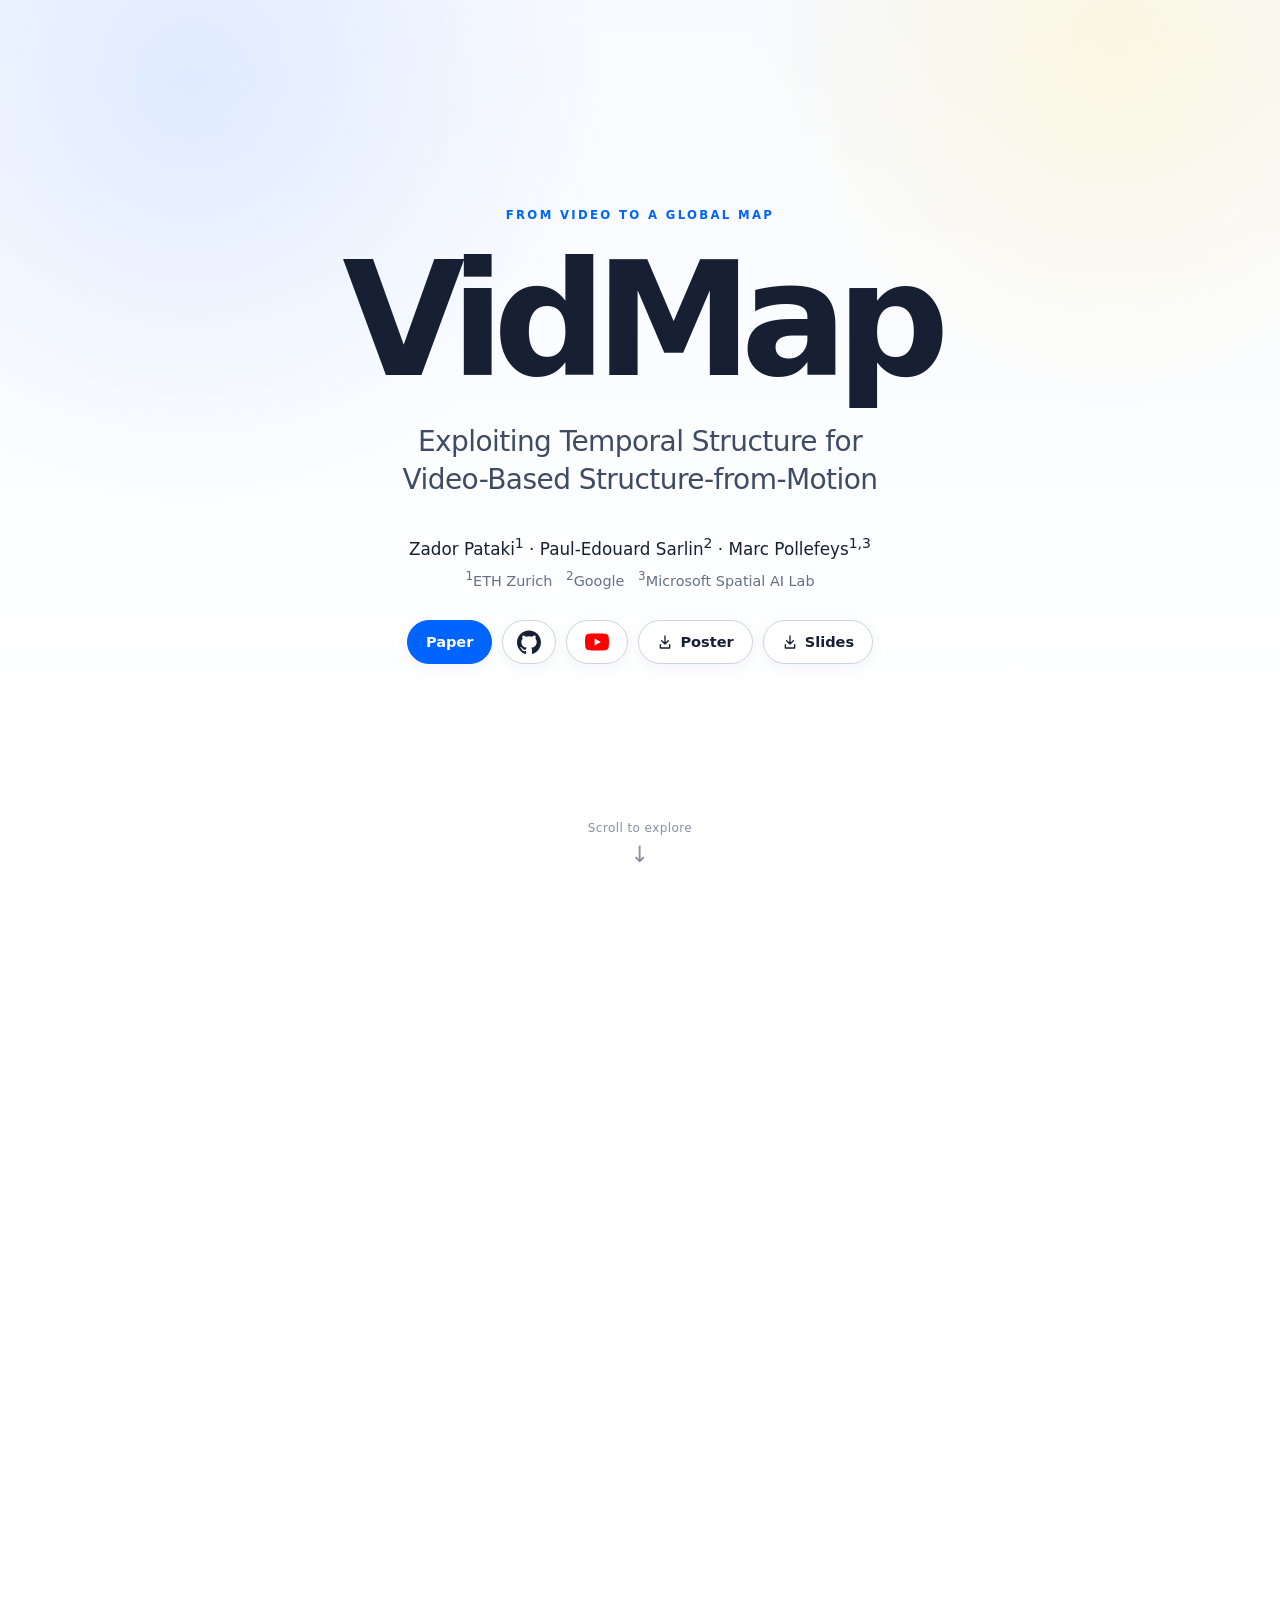
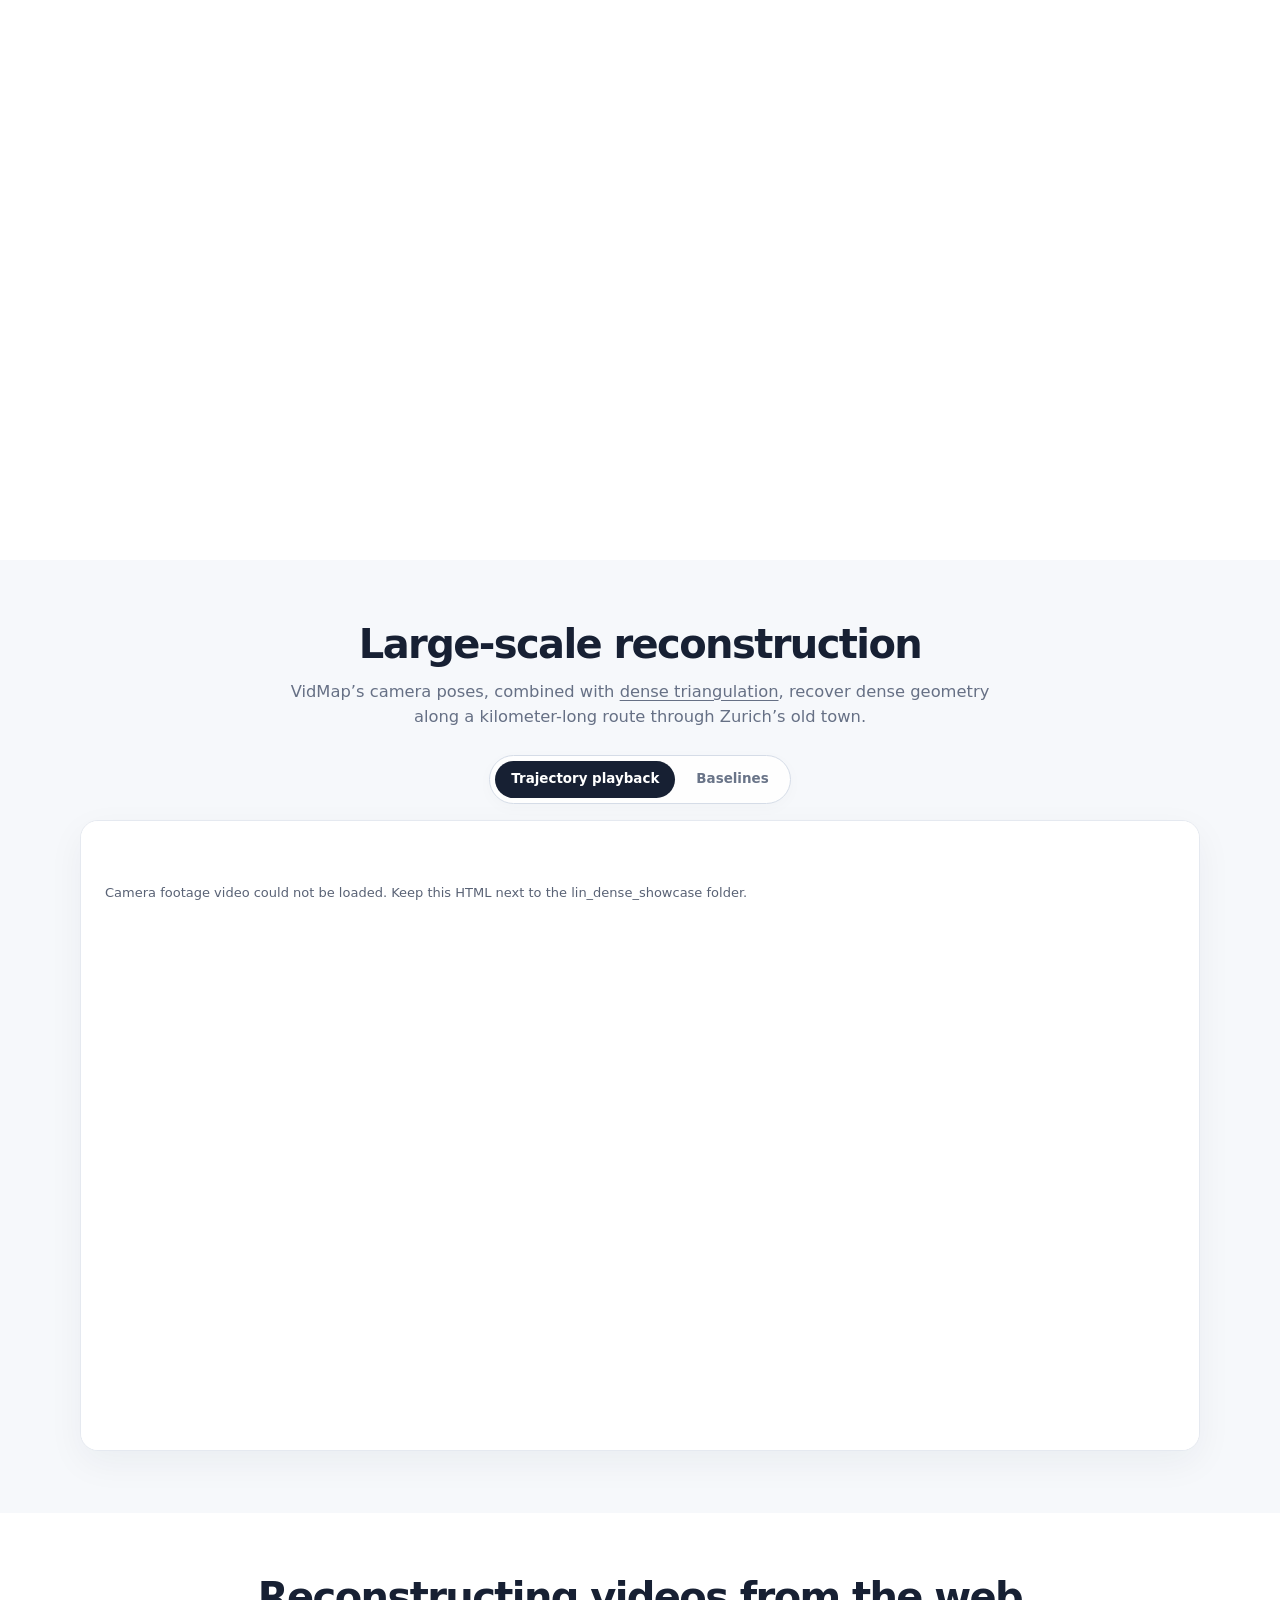
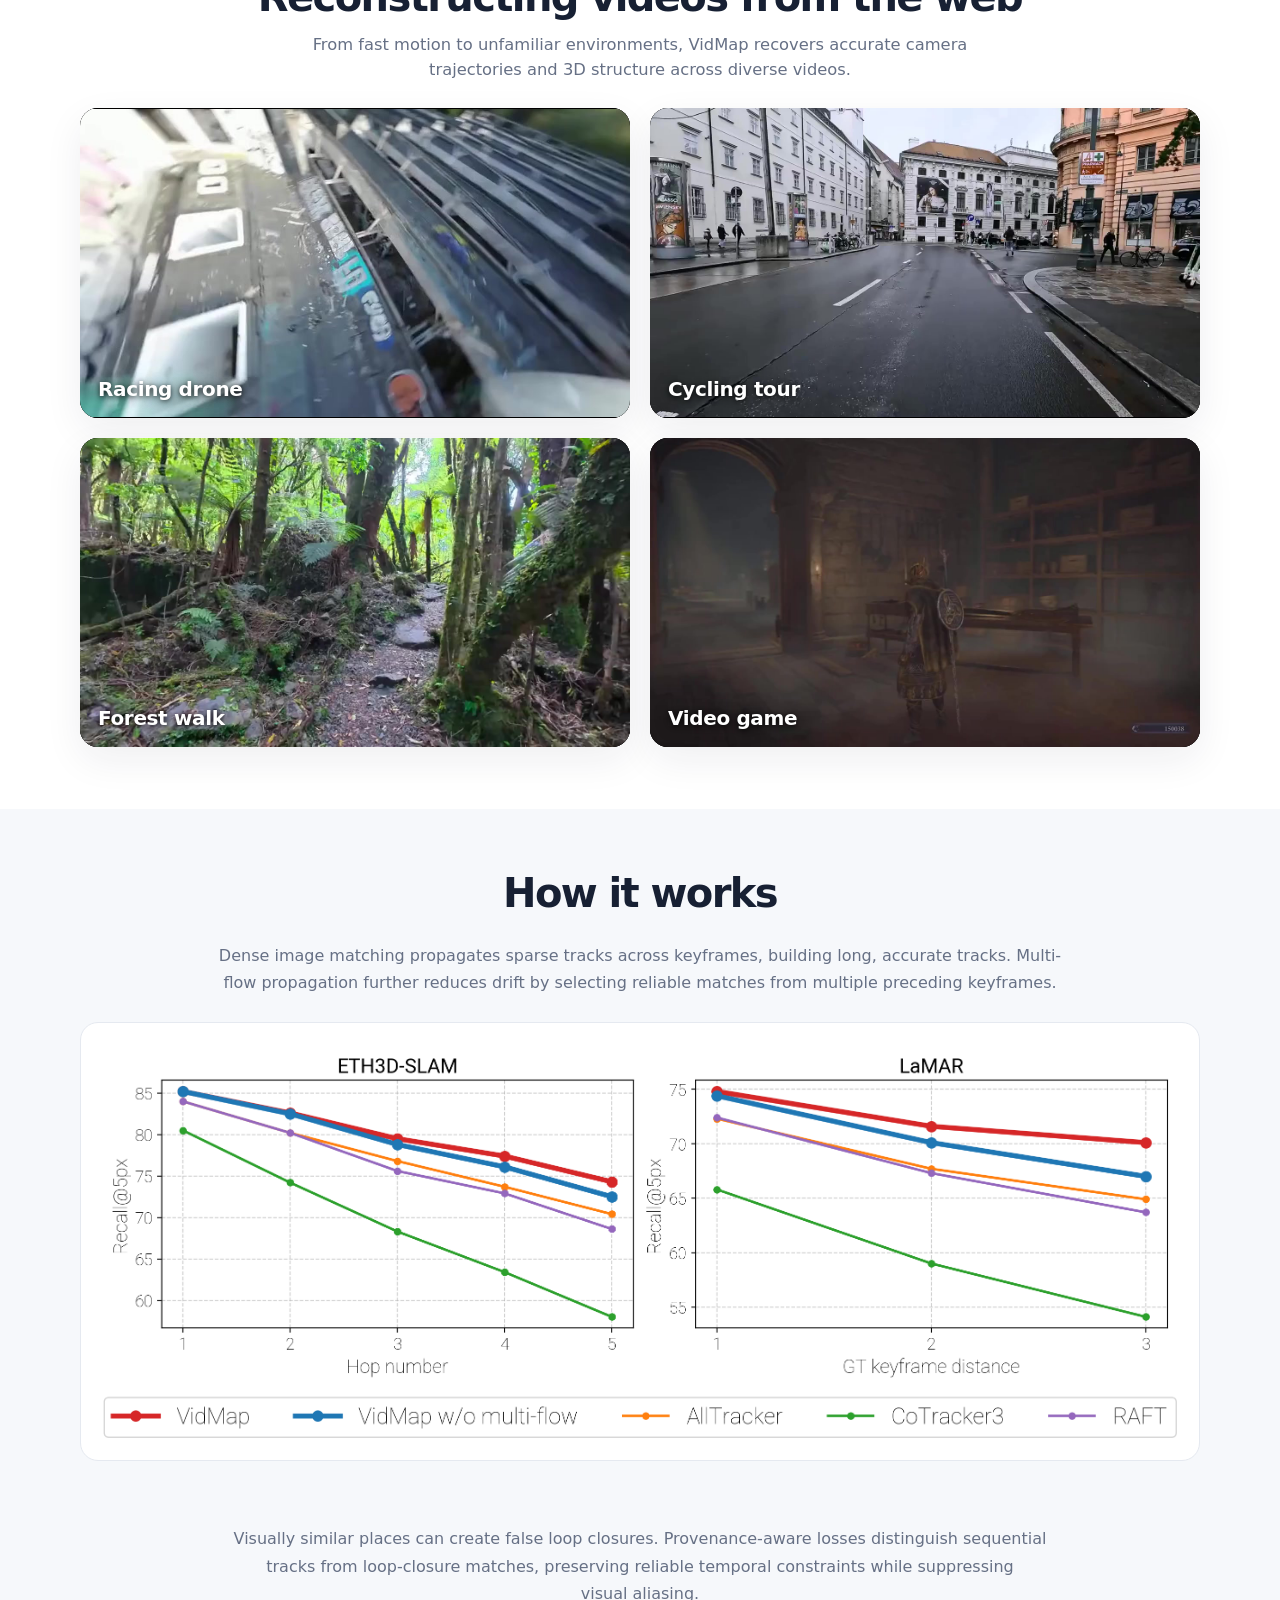
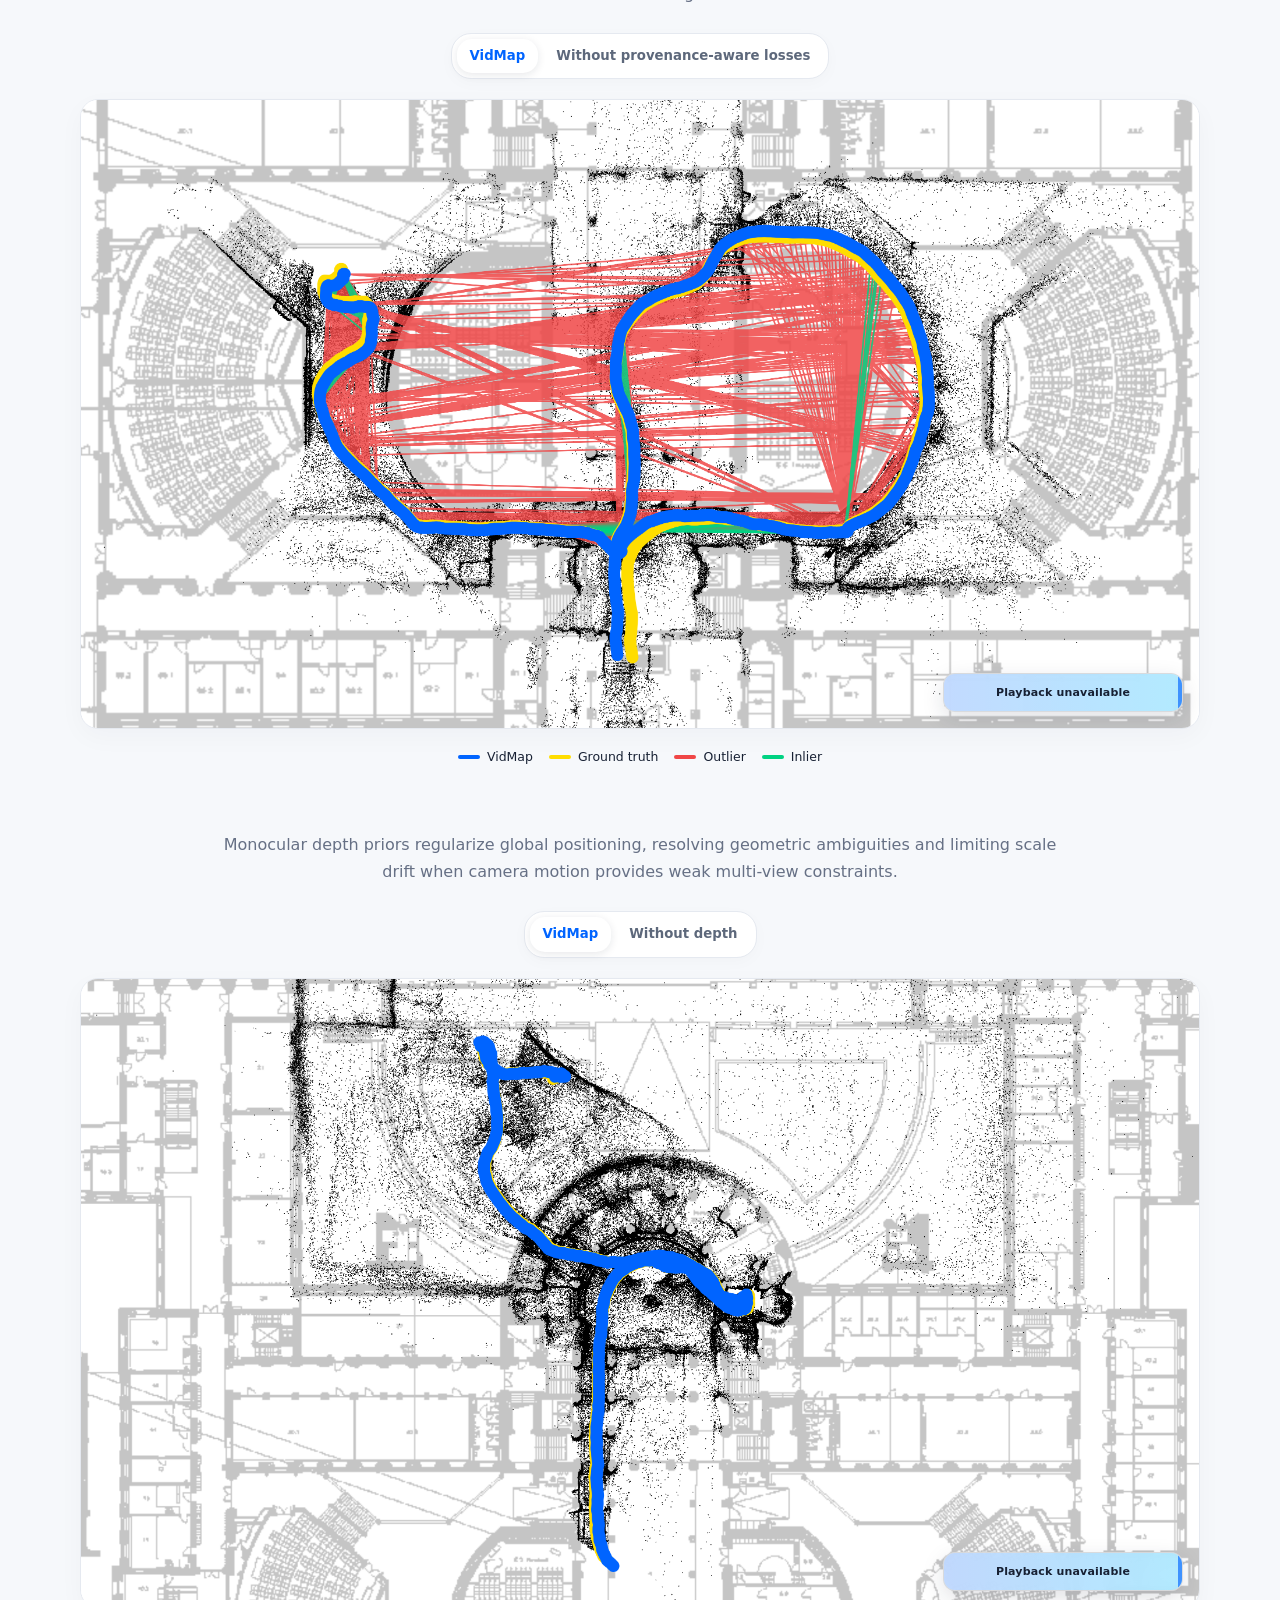
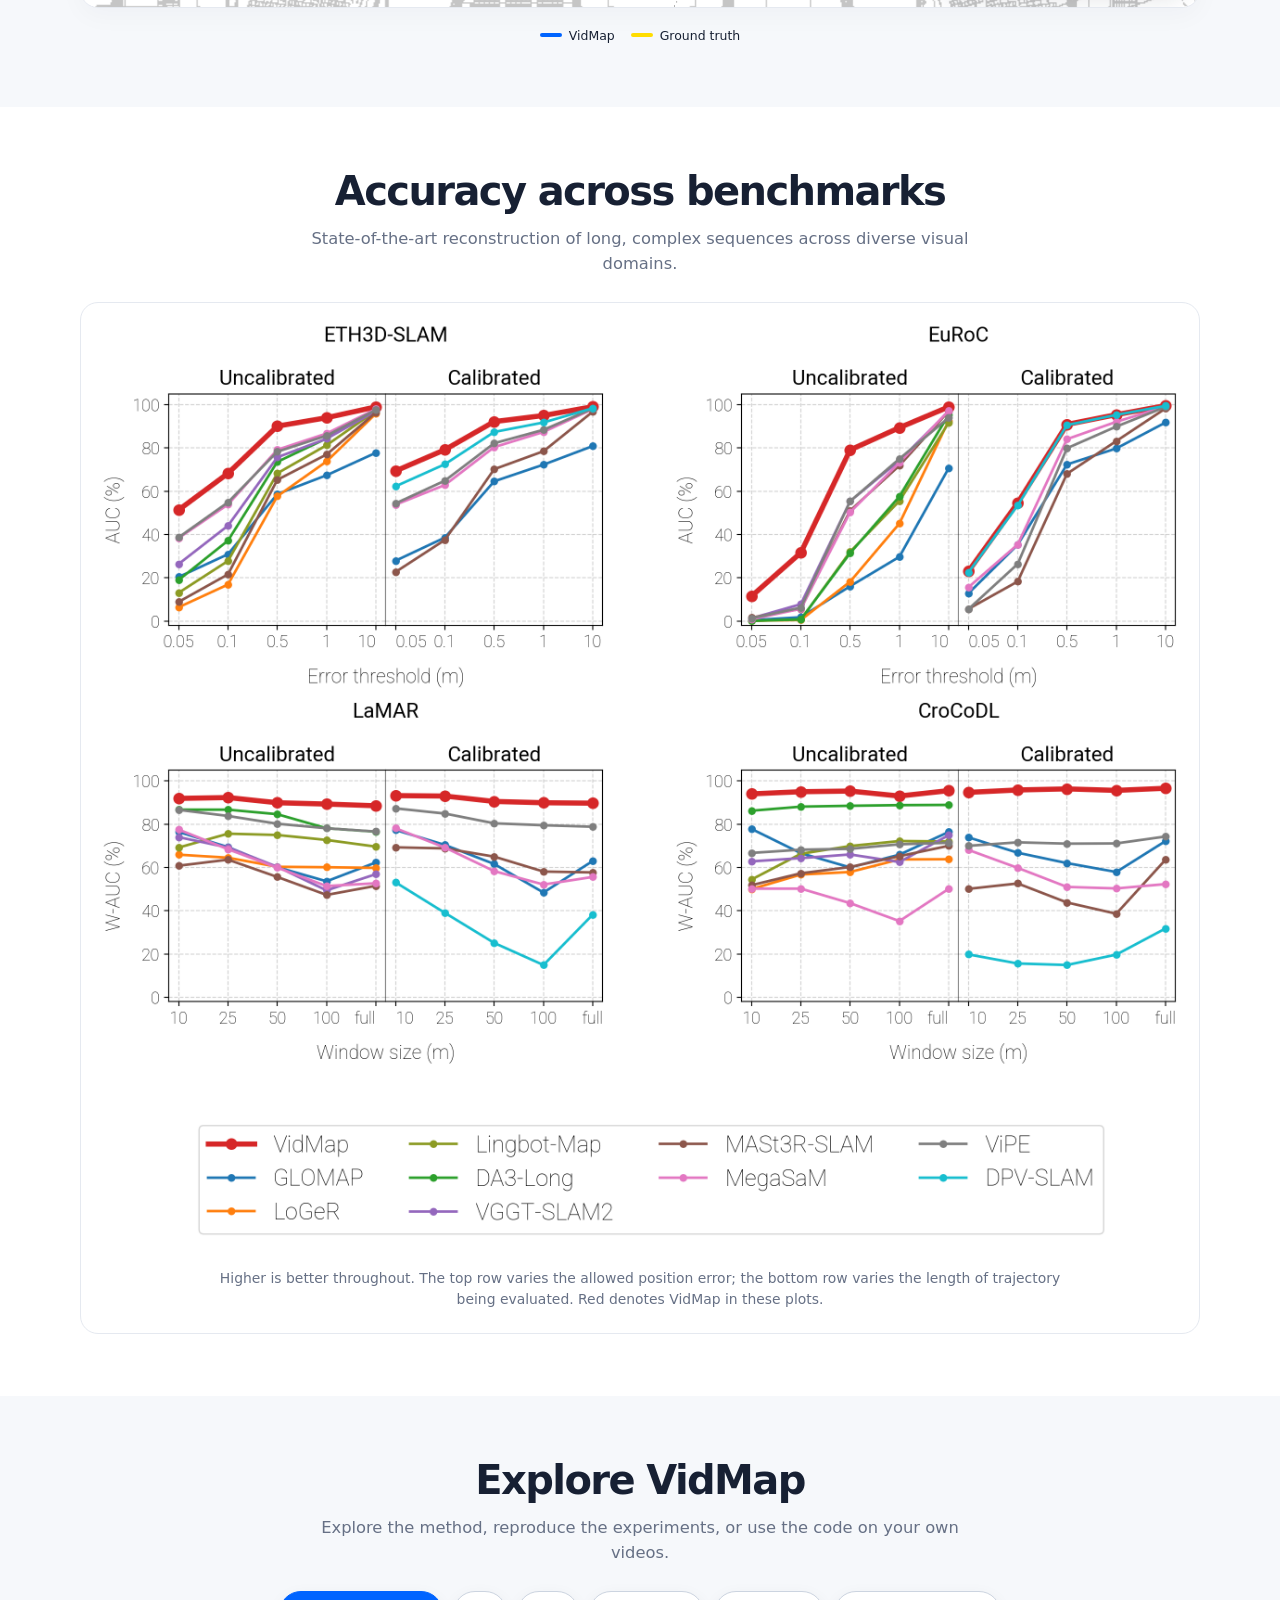
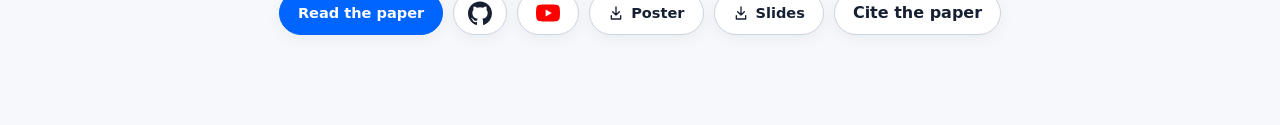
==== commit 763b60d3: "Add poster and slides downloads to project page" ====
--- a/index.html
+++ b/index.html
@@ -123,6 +123,7 @@
       box-shadow: 0 4px 16px rgba(23,32,51,.05);
       transition: transform .18s ease, border-color .18s ease, color .18s ease;
     }
+    .download-link { gap: 7px; }
     .pill:hover { transform: translateY(-2px); border-color: var(--blue); color: var(--blue); }
     .pill.primary { border-color: var(--blue); background: var(--blue); color: #fff; }
     .pill.primary:hover { background: var(--blue-dark); color: #fff; }
@@ -837,7 +838,8 @@
       <div class="actions">
         <a class="pill primary" href="https://arxiv.org/abs/2607.27194" target="_blank" rel="noreferrer">Paper</a>
         <a class="pill github-link" href="https://github.com/cvg/vidmap" target="_blank" rel="noreferrer" aria-label="VidMap on GitHub"><svg viewBox="0 0 24 24" width="24" height="24" aria-hidden="true"><path fill="currentColor" d="M12 .5C5.37.5 0 5.87 0 12.5c0 5.3 3.44 9.8 8.21 11.39.6.11.82-.26.82-.58v-2.23c-3.34.73-4.04-1.42-4.04-1.42-.55-1.39-1.34-1.76-1.34-1.76-1.09-.75.08-.73.08-.73 1.21.09 1.84 1.24 1.84 1.24 1.07 1.83 2.81 1.3 3.5.99.11-.78.42-1.3.76-1.6-2.67-.3-5.47-1.34-5.47-5.93 0-1.31.47-2.38 1.24-3.22-.12-.3-.54-1.52.12-3.18 0 0 1.01-.32 3.3 1.23a11.5 11.5 0 0 1 6 0c2.29-1.55 3.3-1.23 3.3-1.23.66 1.66.24 2.88.12 3.18.77.84 1.24 1.91 1.24 3.22 0 4.6-2.8 5.62-5.48 5.92.43.37.82 1.1.82 2.22v3.3c0 .32.22.7.83.58A12 12 0 0 0 24 12.5C24 5.87 18.63.5 12 .5Z"/></svg></a><a class="pill youtube-link" href="https://www.youtube.com/watch?v=gy4szd3q5Oo&amp;t=1160s" target="_blank" rel="noreferrer" aria-label="Watch VidMap on YouTube" title="Watch VidMap on YouTube"><svg viewBox="0 0 24 24" width="24" height="24" aria-hidden="true"><path fill="#ff0000" d="M23.5 6.2a3 3 0 0 0-2.1-2.1C19.5 3.6 12 3.6 12 3.6s-7.5 0-9.4.5A3 3 0 0 0 .5 6.2 31 31 0 0 0 0 12a31 31 0 0 0 .5 5.8 3 3 0 0 0 2.1 2.1c1.9.5 9.4.5 9.4.5s7.5 0 9.4-.5a3 3 0 0 0 2.1-2.1A31 31 0 0 0 24 12a31 31 0 0 0-.5-5.8Z"/><path fill="#fff" d="m9.6 15.6 6.2-3.6-6.2-3.6Z"/></svg></a>
-        <a class="pill" href="#entrance-view" data-entrance-skip>Explore VidMap</a>
+        <a class="pill download-link" href="https://github.com/Zador-Pataki/VidMap-assets/releases/download/eccv-2026/vidmap_eccv_poster.pdf" aria-label="Download poster" download><svg viewBox="0 0 24 24" width="16" height="16" fill="none" stroke="currentColor" stroke-width="2" stroke-linecap="round" stroke-linejoin="round" aria-hidden="true"><path d="M12 3v12m-5-5 5 5 5-5M5 16v5h14v-5"/></svg>Poster</a>
+        <a class="pill download-link" href="https://github.com/Zador-Pataki/VidMap-assets/releases/download/eccv-2026/vidmap_slides.pdf" aria-label="Download slides" download><svg viewBox="0 0 24 24" width="16" height="16" fill="none" stroke="currentColor" stroke-width="2" stroke-linecap="round" stroke-linejoin="round" aria-hidden="true"><path d="M12 3v12m-5-5 5 5 5-5M5 16v5h14v-5"/></svg>Slides</a>
       </div>
       </div>
       <div class="entrance-visual" id="entrance-view" inert>
@@ -901,7 +903,7 @@
           </div>
         <div class="viewer-shell">
           <div class="lin-dense-stage">
-            <iframe id="lin-comparison" title="Synchronized city-scale comparison with original camera frames" src="entrance_test/lin_comparison.html?embedded=1" loading="lazy" allow="autoplay; fullscreen 'none'"></iframe>
+            <iframe id="lin-comparison" title="Synchronized city-scale comparison with original camera frames" data-src="entrance_test/lin_comparison.html?embedded=1&amp;v=priorities-1" loading="lazy" allow="autoplay; fullscreen 'none'"></iframe>
           </div>
         </div>
       </div>
@@ -916,32 +918,32 @@
         <div class="video-grid">
           <article class="media-card">
             <div class="flythrough-stage">
-              <video muted playsinline disablepictureinpicture preload="none" poster="youtube_flythrough_videos/drone.jpg?v=rgb-intro" aria-label="Racing drone reconstruction flythrough with synchronized camera footage">
-                <source src="entrance_test/web_media/gallery_media/drone.mp4?v=crf30" type="video/mp4">
+              <video muted playsinline disablepictureinpicture preload="none" data-poster="youtube_flythrough_videos/drone.jpg?v=rgb-intro" aria-label="Racing drone reconstruction flythrough with synchronized camera footage">
+                <source data-src="entrance_test/web_media/gallery_media/drone.mp4?v=crf30" type="video/mp4">
               </video>
               <h3 class="flythrough-title">Racing drone</h3>
             </div>
           </article>
           <article class="media-card">
             <div class="flythrough-stage">
-              <video muted playsinline disablepictureinpicture preload="none" poster="youtube_flythrough_videos/vienna.jpg?v=rgb-intro" aria-label="Cycling tour reconstruction flythrough with synchronized camera footage">
-                <source src="entrance_test/web_media/gallery_media/vienna.mp4?v=crf30" type="video/mp4">
+              <video muted playsinline disablepictureinpicture preload="none" data-poster="youtube_flythrough_videos/vienna.jpg?v=rgb-intro" aria-label="Cycling tour reconstruction flythrough with synchronized camera footage">
+                <source data-src="entrance_test/web_media/gallery_media/vienna.mp4?v=crf30" type="video/mp4">
               </video>
               <h3 class="flythrough-title">Cycling tour</h3>
             </div>
           </article>
           <article class="media-card">
             <div class="flythrough-stage">
-              <video muted playsinline disablepictureinpicture preload="none" poster="youtube_flythrough_videos/forest.jpg?v=rgb-intro" aria-label="Forest walk reconstruction flythrough with synchronized camera footage">
-                <source src="entrance_test/web_media/gallery_media/forest.mp4?v=crf30" type="video/mp4">
+              <video muted playsinline disablepictureinpicture preload="none" data-poster="youtube_flythrough_videos/forest.jpg?v=rgb-intro" aria-label="Forest walk reconstruction flythrough with synchronized camera footage">
+                <source data-src="entrance_test/web_media/gallery_media/forest.mp4?v=crf30" type="video/mp4">
               </video>
               <h3 class="flythrough-title">Forest walk</h3>
             </div>
           </article>
           <article class="media-card">
             <div class="flythrough-stage">
-              <video muted playsinline disablepictureinpicture preload="none" poster="youtube_flythrough_videos/nightreign.jpg?v=rgb-intro" aria-label="Video game reconstruction flythrough with synchronized camera footage">
-                <source src="entrance_test/web_media/gallery_media/nightreign.mp4?v=crf30" type="video/mp4">
+              <video muted playsinline disablepictureinpicture preload="none" data-poster="youtube_flythrough_videos/nightreign.jpg?v=rgb-intro" aria-label="Video game reconstruction flythrough with synchronized camera footage">
+                <source data-src="entrance_test/web_media/gallery_media/nightreign.mp4?v=crf30" type="video/mp4">
               </video>
               <h3 class="flythrough-title">Video game</h3>
             </div>
@@ -1010,12 +1012,17 @@
 
     <section class="section alt" id="abstract"><div class="wrap closing-section">
       <div class="section-head"><h2>Explore VidMap</h2><p>Explore the method, reproduce the experiments, or use the code on your own videos.</p></div>
-      <div class="actions"><a class="pill primary" href="https://arxiv.org/abs/2607.27194" target="_blank" rel="noreferrer">Read the paper</a><a class="pill github-link" href="https://github.com/cvg/vidmap" target="_blank" rel="noreferrer" aria-label="VidMap on GitHub"><svg viewBox="0 0 24 24" width="24" height="24" aria-hidden="true"><path fill="currentColor" d="M12 .5C5.37.5 0 5.87 0 12.5c0 5.3 3.44 9.8 8.21 11.39.6.11.82-.26.82-.58v-2.23c-3.34.73-4.04-1.42-4.04-1.42-.55-1.39-1.34-1.76-1.34-1.76-1.09-.75.08-.73.08-.73 1.21.09 1.84 1.24 1.84 1.24 1.07 1.83 2.81 1.3 3.5.99.11-.78.42-1.3.76-1.6-2.67-.3-5.47-1.34-5.47-5.93 0-1.31.47-2.38 1.24-3.22-.12-.3-.54-1.52.12-3.18 0 0 1.01-.32 3.3 1.23a11.5 11.5 0 0 1 6 0c2.29-1.55 3.3-1.23 3.3-1.23.66 1.66.24 2.88.12 3.18.77.84 1.24 1.91 1.24 3.22 0 4.6-2.8 5.62-5.48 5.92.43.37.82 1.1.82 2.22v3.3c0 .32.22.7.83.58A12 12 0 0 0 24 12.5C24 5.87 18.63.5 12 .5Z"/></svg></a><a class="pill youtube-link" href="https://www.youtube.com/watch?v=gy4szd3q5Oo&amp;t=1160s" target="_blank" rel="noreferrer" aria-label="Watch VidMap on YouTube" title="Watch VidMap on YouTube"><svg viewBox="0 0 24 24" width="24" height="24" aria-hidden="true"><path fill="#ff0000" d="M23.5 6.2a3 3 0 0 0-2.1-2.1C19.5 3.6 12 3.6 12 3.6s-7.5 0-9.4.5A3 3 0 0 0 .5 6.2 31 31 0 0 0 0 12a31 31 0 0 0 .5 5.8 3 3 0 0 0 2.1 2.1c1.9.5 9.4.5 9.4.5s7.5 0 9.4-.5a3 3 0 0 0 2.1-2.1A31 31 0 0 0 24 12a31 31 0 0 0-.5-5.8Z"/><path fill="#fff" d="m9.6 15.6 6.2-3.6-6.2-3.6Z"/></svg></a><button class="pill" id="cite-toggle" type="button" aria-expanded="false" aria-controls="citation-panel">Cite the paper</button></div>
-      <div id="citation-panel" hidden><pre class="citation">@article{pataki2026vidmap,
-  title={VidMap: Exploiting Temporal Structure for Video-Based Structure-from-Motion},
-  author={Pataki, Zador and Sarlin, Paul-Edouard and Pollefeys, Marc},
-  journal={arXiv preprint arXiv:2607.27194},
-  year={2026}
+      <div class="actions"><a class="pill primary" href="https://arxiv.org/abs/2607.27194" target="_blank" rel="noreferrer">Read the paper</a><a class="pill github-link" href="https://github.com/cvg/vidmap" target="_blank" rel="noreferrer" aria-label="VidMap on GitHub"><svg viewBox="0 0 24 24" width="24" height="24" aria-hidden="true"><path fill="currentColor" d="M12 .5C5.37.5 0 5.87 0 12.5c0 5.3 3.44 9.8 8.21 11.39.6.11.82-.26.82-.58v-2.23c-3.34.73-4.04-1.42-4.04-1.42-.55-1.39-1.34-1.76-1.34-1.76-1.09-.75.08-.73.08-.73 1.21.09 1.84 1.24 1.84 1.24 1.07 1.83 2.81 1.3 3.5.99.11-.78.42-1.3.76-1.6-2.67-.3-5.47-1.34-5.47-5.93 0-1.31.47-2.38 1.24-3.22-.12-.3-.54-1.52.12-3.18 0 0 1.01-.32 3.3 1.23a11.5 11.5 0 0 1 6 0c2.29-1.55 3.3-1.23 3.3-1.23.66 1.66.24 2.88.12 3.18.77.84 1.24 1.91 1.24 3.22 0 4.6-2.8 5.62-5.48 5.92.43.37.82 1.1.82 2.22v3.3c0 .32.22.7.83.58A12 12 0 0 0 24 12.5C24 5.87 18.63.5 12 .5Z"/></svg></a><a class="pill youtube-link" href="https://www.youtube.com/watch?v=gy4szd3q5Oo&amp;t=1160s" target="_blank" rel="noreferrer" aria-label="Watch VidMap on YouTube" title="Watch VidMap on YouTube"><svg viewBox="0 0 24 24" width="24" height="24" aria-hidden="true"><path fill="#ff0000" d="M23.5 6.2a3 3 0 0 0-2.1-2.1C19.5 3.6 12 3.6 12 3.6s-7.5 0-9.4.5A3 3 0 0 0 .5 6.2 31 31 0 0 0 0 12a31 31 0 0 0 .5 5.8 3 3 0 0 0 2.1 2.1c1.9.5 9.4.5 9.4.5s7.5 0 9.4-.5a3 3 0 0 0 2.1-2.1A31 31 0 0 0 24 12a31 31 0 0 0-.5-5.8Z"/><path fill="#fff" d="m9.6 15.6 6.2-3.6-6.2-3.6Z"/></svg></a>
+        <a class="pill download-link" href="https://github.com/Zador-Pataki/VidMap-assets/releases/download/eccv-2026/vidmap_eccv_poster.pdf" aria-label="Download poster" download><svg viewBox="0 0 24 24" width="16" height="16" fill="none" stroke="currentColor" stroke-width="2" stroke-linecap="round" stroke-linejoin="round" aria-hidden="true"><path d="M12 3v12m-5-5 5 5 5-5M5 16v5h14v-5"/></svg>Poster</a>
+        <a class="pill download-link" href="https://github.com/Zador-Pataki/VidMap-assets/releases/download/eccv-2026/vidmap_slides.pdf" aria-label="Download slides" download><svg viewBox="0 0 24 24" width="16" height="16" fill="none" stroke="currentColor" stroke-width="2" stroke-linecap="round" stroke-linejoin="round" aria-hidden="true"><path d="M12 3v12m-5-5 5 5 5-5M5 16v5h14v-5"/></svg>Slides</a>
+        <button class="pill" id="cite-toggle" type="button" aria-expanded="false" aria-controls="citation-panel">Cite the paper</button></div>
+      <div id="citation-panel" hidden><pre class="citation">@inproceedings{pataki2026vidmap,
+  author    = {Zador Pataki and
+               Paul-Edouard Sarlin and
+               Marc Pollefeys},
+  title     = {{VidMap: Exploiting Temporal Structure for Video-Based Structure-from-Motion}},
+  booktitle = {ECCV},
+  year      = {2026}
 }</pre></div></div></section>
   </main>
 
@@ -1149,7 +1156,7 @@
       const frame = document.createElement('iframe');
       frame.className = 'hero-interactive-frame';
       frame.title = 'Interactive reconstruction without floor plan';
-      frame.src = 'entrance_test/interactive_viewer.html?v=matched-keyframe-bubble&hideProgress=1&hideLoopClosures=1&showComparisonPaths=1&transparentBackground=1&waitForStart=1&keyframes=1';
+      frame.src = 'entrance_test/interactive_viewer.html?v=priorities-1&hideProgress=1&hideLoopClosures=1&showComparisonPaths=1&transparentBackground=1&waitForStart=1&keyframes=1';
       frame.allowFullscreen = true;
       heroInteractive.appendChild(frame);
       heroInteractiveFrame = frame;
@@ -1265,7 +1272,7 @@
       }
       setHeroViewerInteraction(false);
     });
-    window.addEventListener("vidmap-entrance-reveal", createHeroViewer, { once: true });
+    window.addEventListener("vidmap-entrance-reveal", () => { if (window.vidmapMedia) window.vidmapMedia.afterIntroWarm(createHeroViewer); else createHeroViewer(); }, { once: true });
     window.addEventListener("vidmap-intro-change", () => {
       if (heroInteractiveFrame !== null) heroInteractiveFrame.contentWindow.postMessage({
         type: 'vidmap-render-visibility', visible: heroOnscreen && heroMode !== 'optimization' && !window.vidmapEntranceIntro?.active
@@ -1291,12 +1298,13 @@
 
 
   </script>
-  <script src="entrance_test/gallery.js?v=pause-on-dismiss"></script>
-<script src="entrance_test/media_intro.js?v=compact-media"></script>
+  <script src="entrance_test/media_loading.js?v=priorities-1"></script>
+<script src="entrance_test/gallery.js?v=priorities-1"></script>
+<script src="entrance_test/media_intro.js?v=priorities-1"></script>
 <script src="entrance_test/entrance.js"></script>
 <script src="entrance_test/polish.js?v=1"></script>
 <script type="application/json" id="ablation-playback-manifests">{"depth_control":{"frames":946,"fps":30,"stages":[{"time":0.0,"stage":"gp1"},{"time":16.0,"stage":"gp2"},{"time":21.0,"stage":"ba1"},{"time":30.366666666666667,"stage":"point_refinement"}]},"no_depth":{"frames":946,"fps":30,"stages":[{"time":0.0,"stage":"gp1"},{"time":16.0,"stage":"gp2"},{"time":21.0,"stage":"ba1"},{"time":30.366666666666667,"stage":"point_refinement"}]},"loop_control":{"frames":841,"fps":30,"stages":[{"time":0.0,"stage":"gp1"},{"time":8.0,"stage":"gp2"},{"time":14.0,"stage":"ba1"}]},"no_loop_losses":{"frames":841,"fps":30,"stages":[{"time":0.0,"stage":"gp1"},{"time":8.0,"stage":"gp2"},{"time":14.0,"stage":"ba1"}]}}</script>
-<script src="entrance_test/ablation_players.js"></script>
+<script src="entrance_test/ablation_players.js?v=priorities-1"></script>
 <script src="entrance_test/reading_guide.js"></script>
 </body>
 </html>
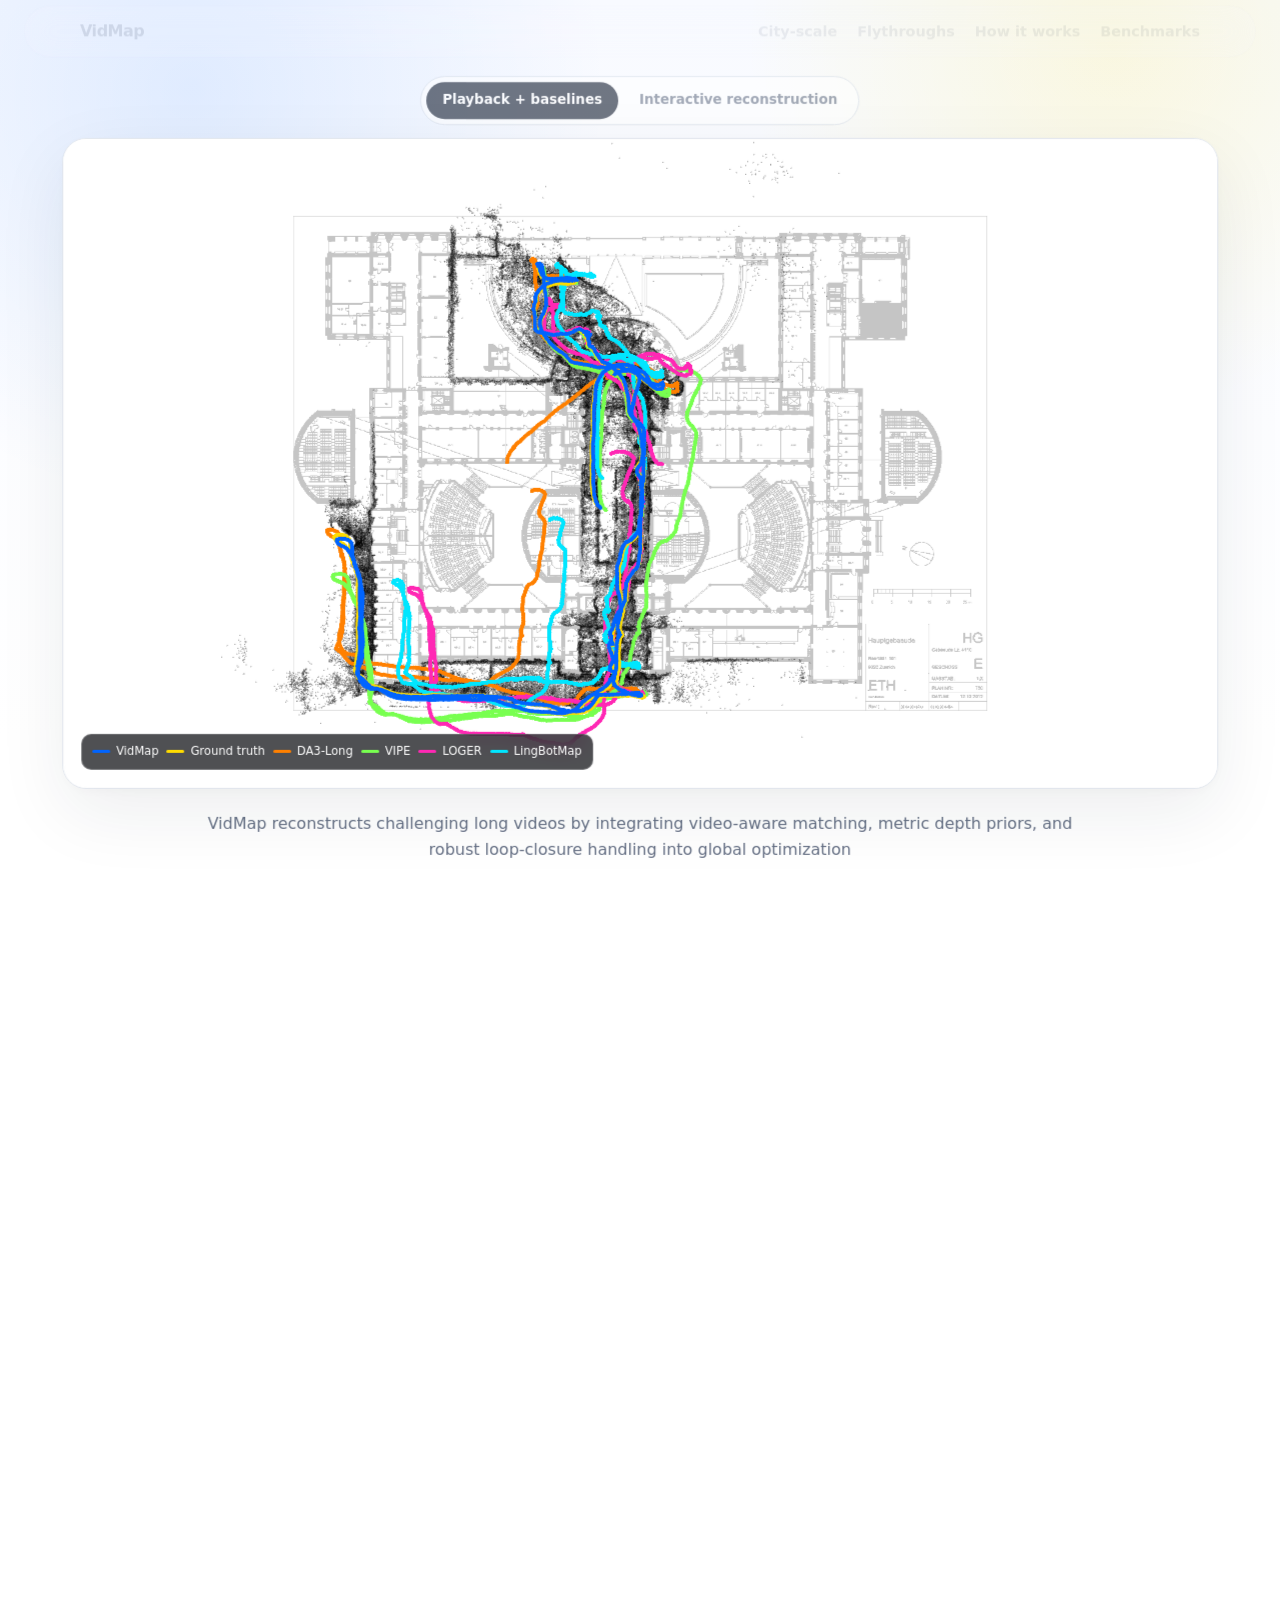
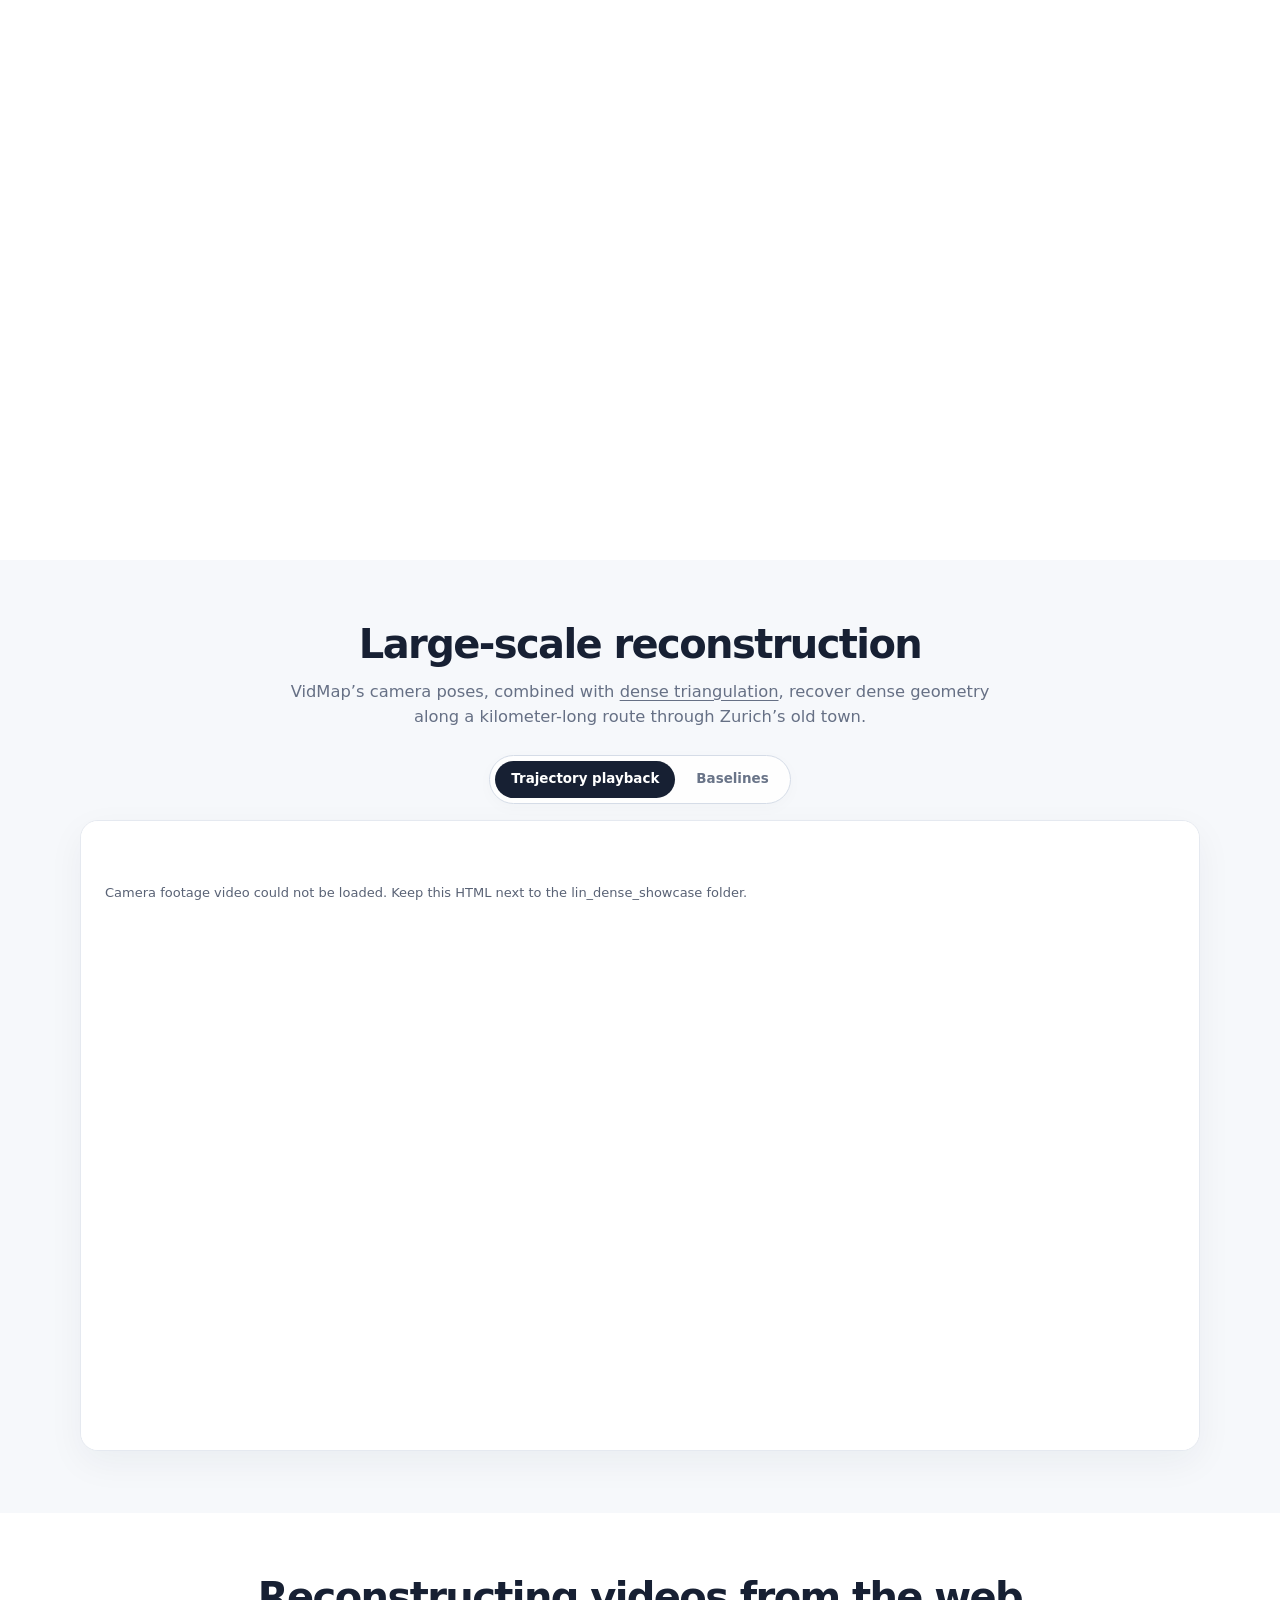
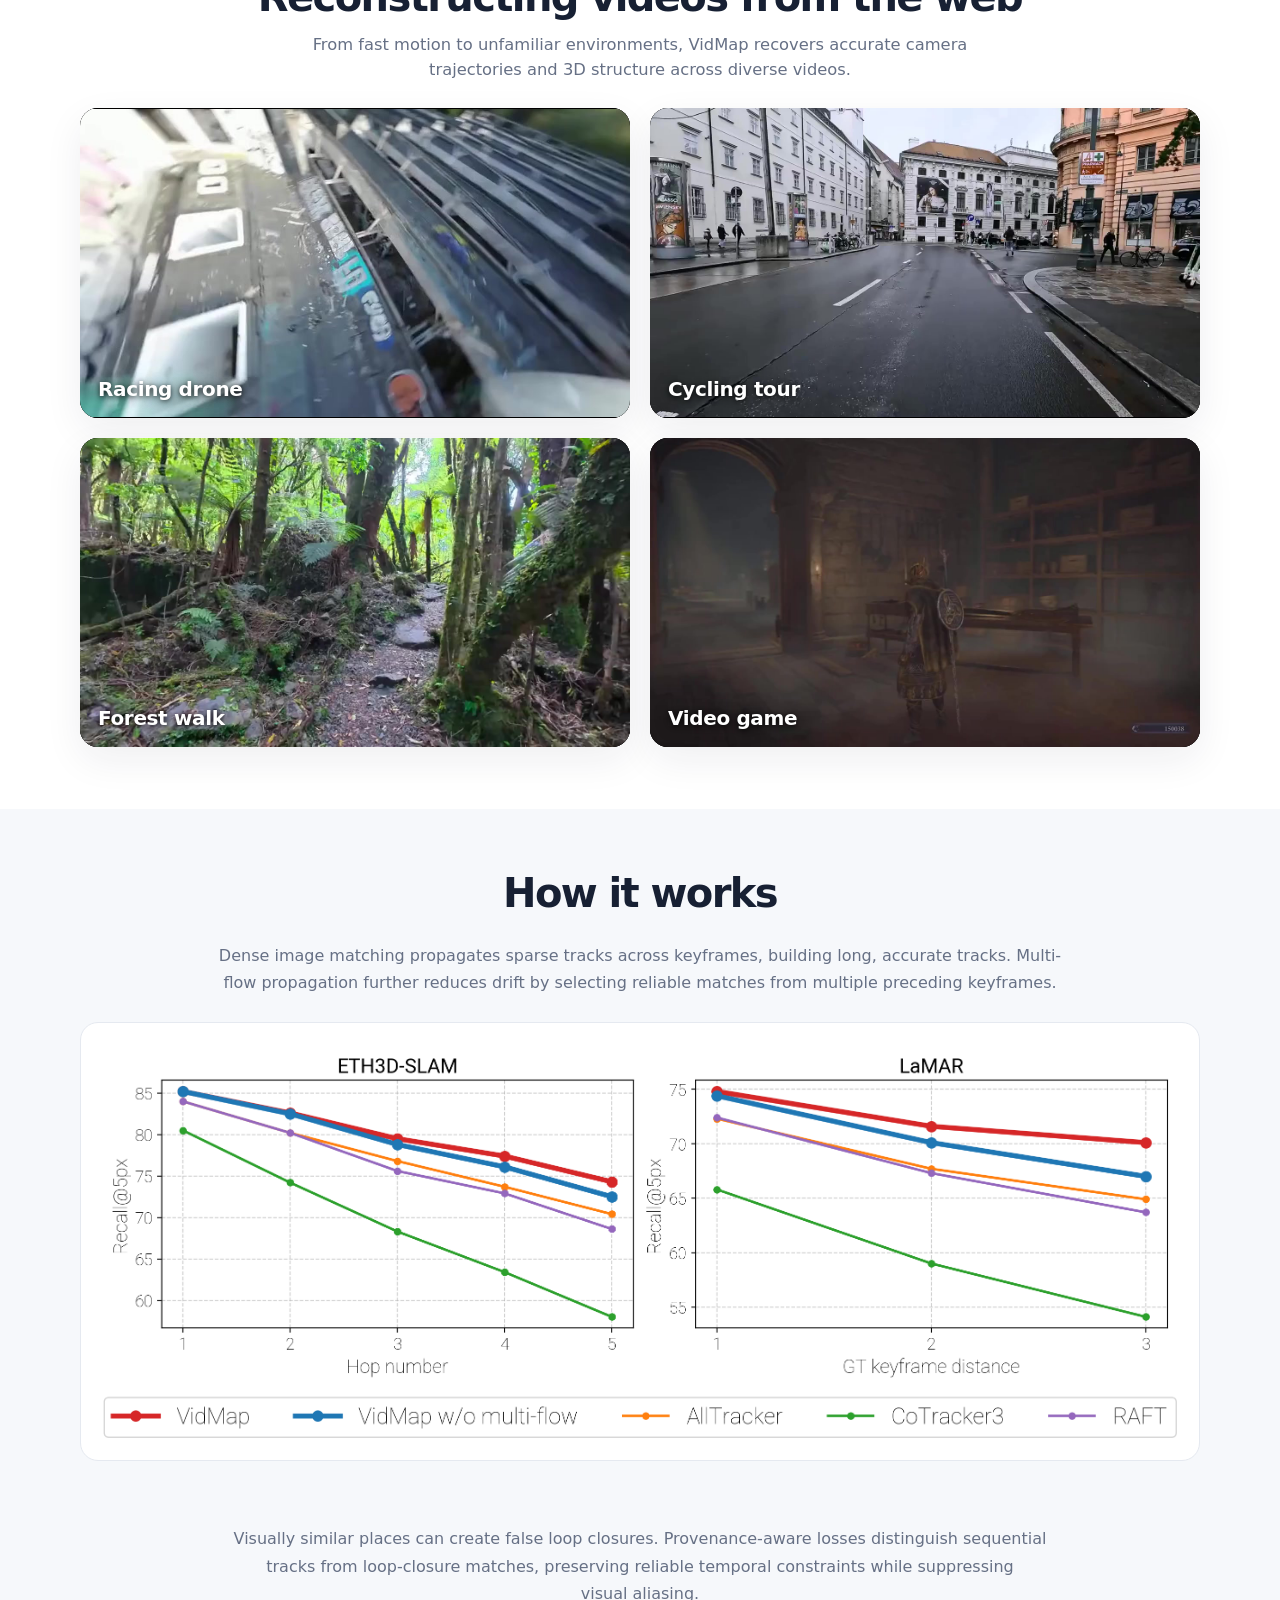
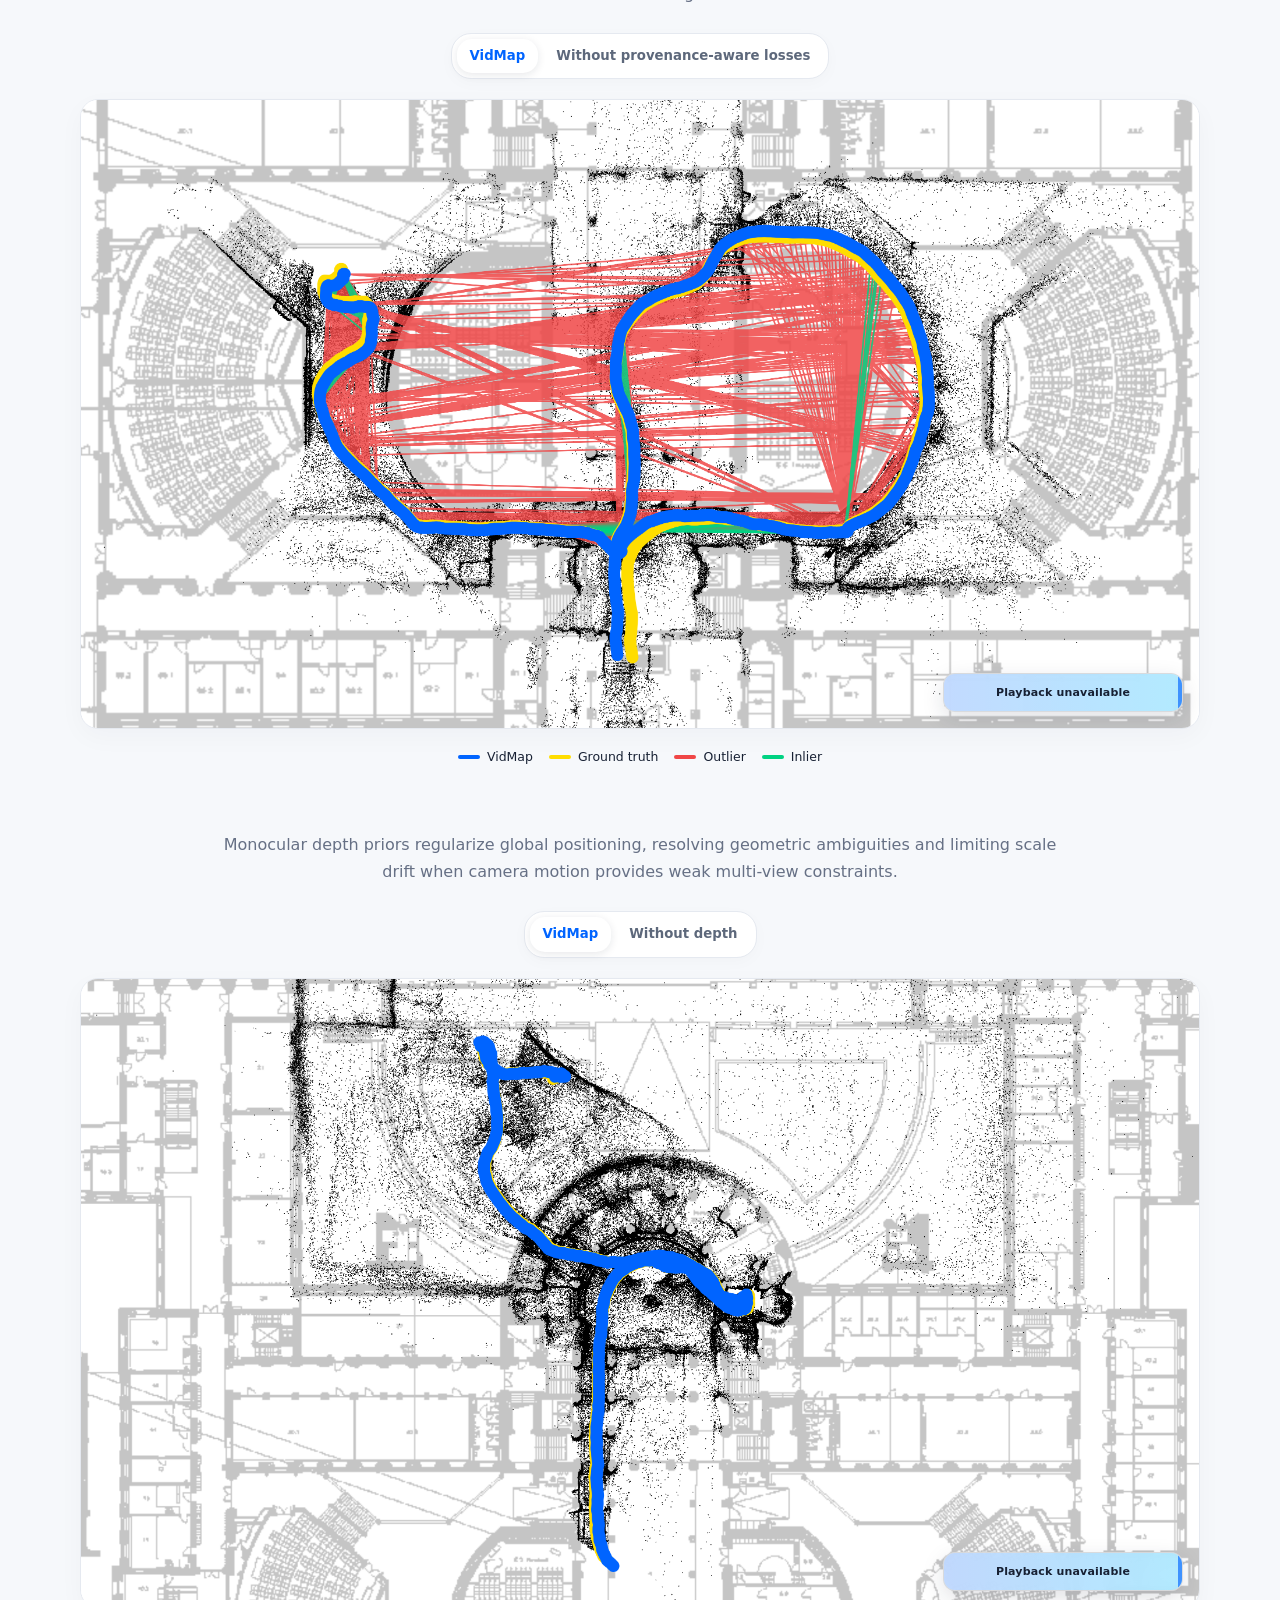
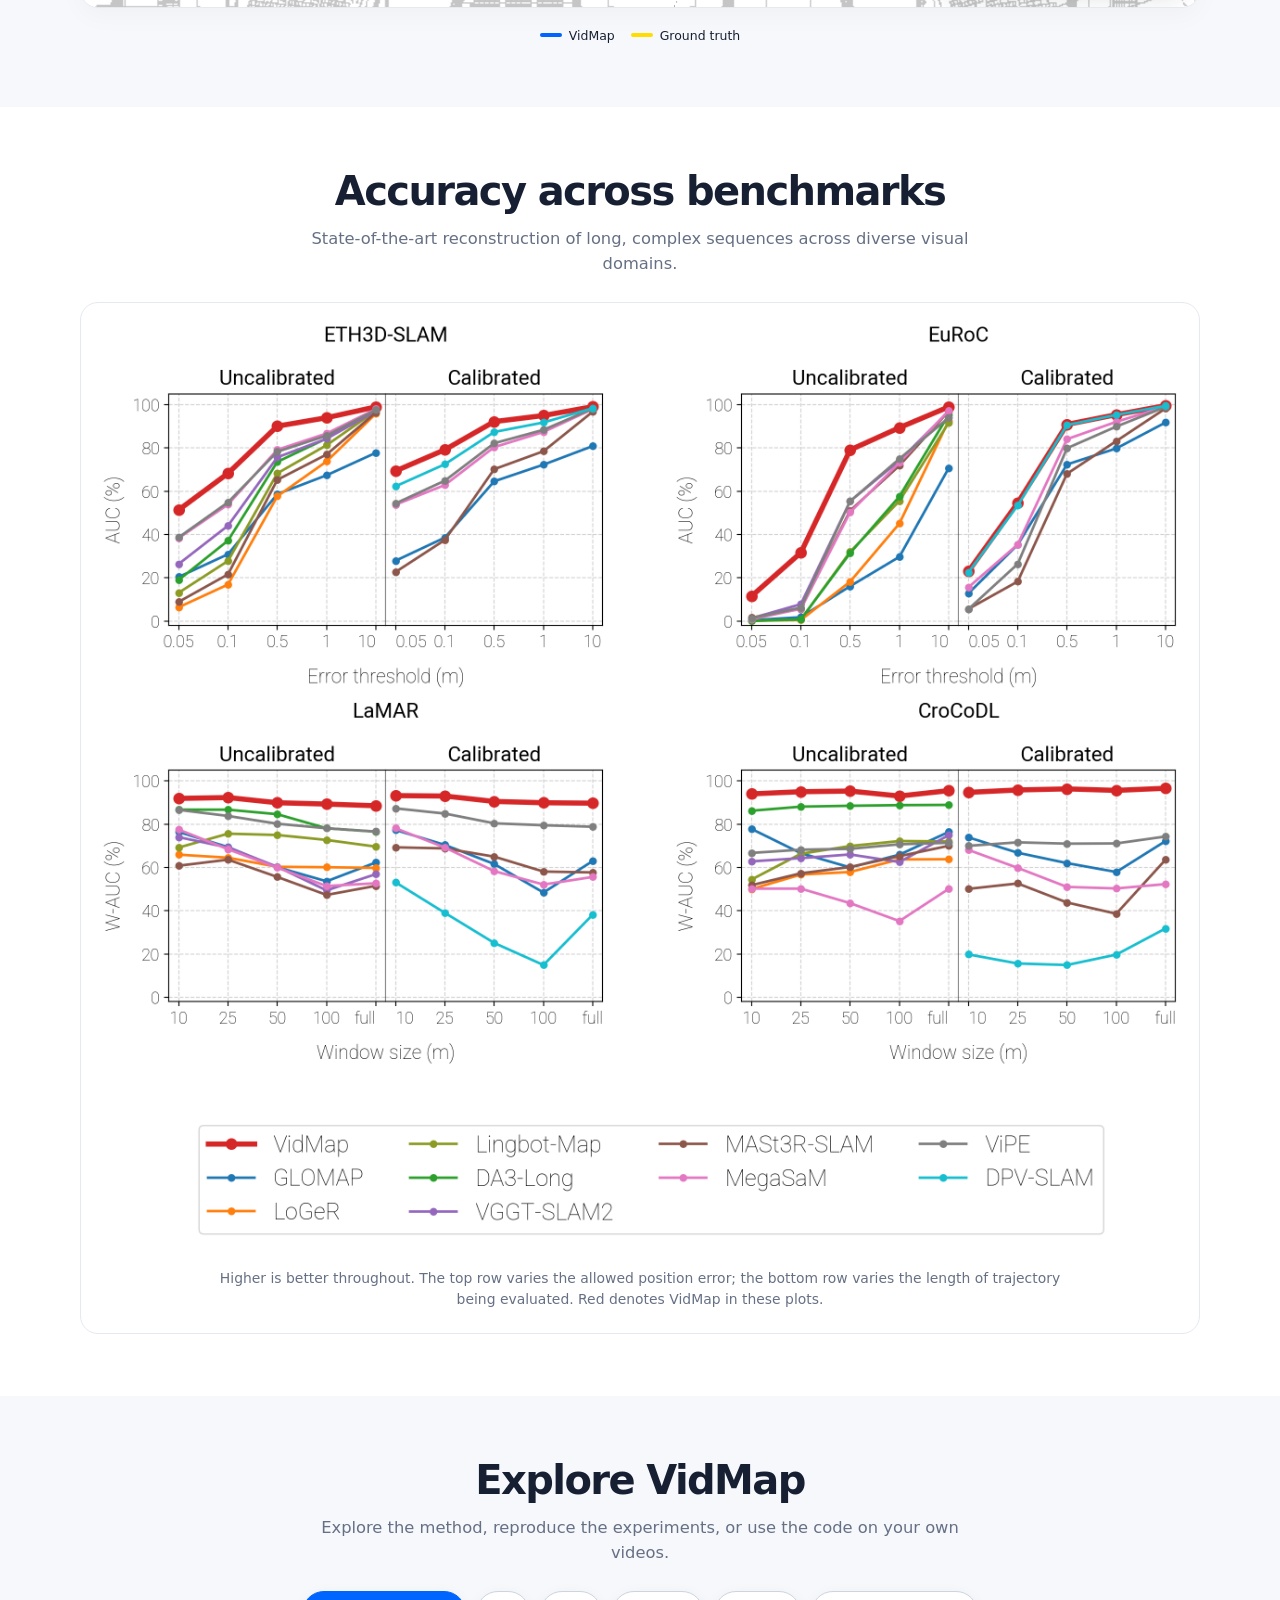
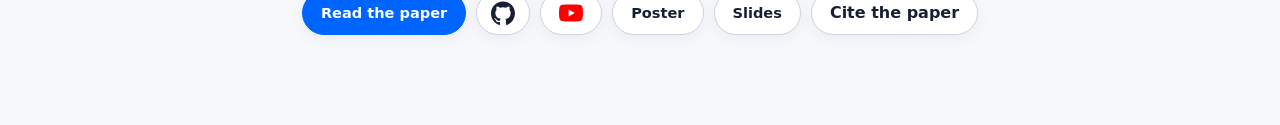
==== commit 706aa377: "Remove download icons from poster and slides buttons" ====
--- a/index.html
+++ b/index.html
@@ -123,7 +123,6 @@
       box-shadow: 0 4px 16px rgba(23,32,51,.05);
       transition: transform .18s ease, border-color .18s ease, color .18s ease;
     }
-    .download-link { gap: 7px; }
     .pill:hover { transform: translateY(-2px); border-color: var(--blue); color: var(--blue); }
     .pill.primary { border-color: var(--blue); background: var(--blue); color: #fff; }
     .pill.primary:hover { background: var(--blue-dark); color: #fff; }
@@ -838,8 +837,8 @@
       <div class="actions">
         <a class="pill primary" href="https://arxiv.org/abs/2607.27194" target="_blank" rel="noreferrer">Paper</a>
         <a class="pill github-link" href="https://github.com/cvg/vidmap" target="_blank" rel="noreferrer" aria-label="VidMap on GitHub"><svg viewBox="0 0 24 24" width="24" height="24" aria-hidden="true"><path fill="currentColor" d="M12 .5C5.37.5 0 5.87 0 12.5c0 5.3 3.44 9.8 8.21 11.39.6.11.82-.26.82-.58v-2.23c-3.34.73-4.04-1.42-4.04-1.42-.55-1.39-1.34-1.76-1.34-1.76-1.09-.75.08-.73.08-.73 1.21.09 1.84 1.24 1.84 1.24 1.07 1.83 2.81 1.3 3.5.99.11-.78.42-1.3.76-1.6-2.67-.3-5.47-1.34-5.47-5.93 0-1.31.47-2.38 1.24-3.22-.12-.3-.54-1.52.12-3.18 0 0 1.01-.32 3.3 1.23a11.5 11.5 0 0 1 6 0c2.29-1.55 3.3-1.23 3.3-1.23.66 1.66.24 2.88.12 3.18.77.84 1.24 1.91 1.24 3.22 0 4.6-2.8 5.62-5.48 5.92.43.37.82 1.1.82 2.22v3.3c0 .32.22.7.83.58A12 12 0 0 0 24 12.5C24 5.87 18.63.5 12 .5Z"/></svg></a><a class="pill youtube-link" href="https://www.youtube.com/watch?v=gy4szd3q5Oo&amp;t=1160s" target="_blank" rel="noreferrer" aria-label="Watch VidMap on YouTube" title="Watch VidMap on YouTube"><svg viewBox="0 0 24 24" width="24" height="24" aria-hidden="true"><path fill="#ff0000" d="M23.5 6.2a3 3 0 0 0-2.1-2.1C19.5 3.6 12 3.6 12 3.6s-7.5 0-9.4.5A3 3 0 0 0 .5 6.2 31 31 0 0 0 0 12a31 31 0 0 0 .5 5.8 3 3 0 0 0 2.1 2.1c1.9.5 9.4.5 9.4.5s7.5 0 9.4-.5a3 3 0 0 0 2.1-2.1A31 31 0 0 0 24 12a31 31 0 0 0-.5-5.8Z"/><path fill="#fff" d="m9.6 15.6 6.2-3.6-6.2-3.6Z"/></svg></a>
-        <a class="pill download-link" href="https://github.com/Zador-Pataki/VidMap-assets/releases/download/eccv-2026/vidmap_eccv_poster.pdf" aria-label="Download poster" download><svg viewBox="0 0 24 24" width="16" height="16" fill="none" stroke="currentColor" stroke-width="2" stroke-linecap="round" stroke-linejoin="round" aria-hidden="true"><path d="M12 3v12m-5-5 5 5 5-5M5 16v5h14v-5"/></svg>Poster</a>
-        <a class="pill download-link" href="https://github.com/Zador-Pataki/VidMap-assets/releases/download/eccv-2026/vidmap_slides.pdf" aria-label="Download slides" download><svg viewBox="0 0 24 24" width="16" height="16" fill="none" stroke="currentColor" stroke-width="2" stroke-linecap="round" stroke-linejoin="round" aria-hidden="true"><path d="M12 3v12m-5-5 5 5 5-5M5 16v5h14v-5"/></svg>Slides</a>
+        <a class="pill download-link" href="https://github.com/Zador-Pataki/VidMap-assets/releases/download/eccv-2026/vidmap_eccv_poster.pdf" aria-label="Download poster" download>Poster</a>
+        <a class="pill download-link" href="https://github.com/Zador-Pataki/VidMap-assets/releases/download/eccv-2026/vidmap_slides.pdf" aria-label="Download slides" download>Slides</a>
       </div>
       </div>
       <div class="entrance-visual" id="entrance-view" inert>
@@ -1013,8 +1012,8 @@
     <section class="section alt" id="abstract"><div class="wrap closing-section">
       <div class="section-head"><h2>Explore VidMap</h2><p>Explore the method, reproduce the experiments, or use the code on your own videos.</p></div>
       <div class="actions"><a class="pill primary" href="https://arxiv.org/abs/2607.27194" target="_blank" rel="noreferrer">Read the paper</a><a class="pill github-link" href="https://github.com/cvg/vidmap" target="_blank" rel="noreferrer" aria-label="VidMap on GitHub"><svg viewBox="0 0 24 24" width="24" height="24" aria-hidden="true"><path fill="currentColor" d="M12 .5C5.37.5 0 5.87 0 12.5c0 5.3 3.44 9.8 8.21 11.39.6.11.82-.26.82-.58v-2.23c-3.34.73-4.04-1.42-4.04-1.42-.55-1.39-1.34-1.76-1.34-1.76-1.09-.75.08-.73.08-.73 1.21.09 1.84 1.24 1.84 1.24 1.07 1.83 2.81 1.3 3.5.99.11-.78.42-1.3.76-1.6-2.67-.3-5.47-1.34-5.47-5.93 0-1.31.47-2.38 1.24-3.22-.12-.3-.54-1.52.12-3.18 0 0 1.01-.32 3.3 1.23a11.5 11.5 0 0 1 6 0c2.29-1.55 3.3-1.23 3.3-1.23.66 1.66.24 2.88.12 3.18.77.84 1.24 1.91 1.24 3.22 0 4.6-2.8 5.62-5.48 5.92.43.37.82 1.1.82 2.22v3.3c0 .32.22.7.83.58A12 12 0 0 0 24 12.5C24 5.87 18.63.5 12 .5Z"/></svg></a><a class="pill youtube-link" href="https://www.youtube.com/watch?v=gy4szd3q5Oo&amp;t=1160s" target="_blank" rel="noreferrer" aria-label="Watch VidMap on YouTube" title="Watch VidMap on YouTube"><svg viewBox="0 0 24 24" width="24" height="24" aria-hidden="true"><path fill="#ff0000" d="M23.5 6.2a3 3 0 0 0-2.1-2.1C19.5 3.6 12 3.6 12 3.6s-7.5 0-9.4.5A3 3 0 0 0 .5 6.2 31 31 0 0 0 0 12a31 31 0 0 0 .5 5.8 3 3 0 0 0 2.1 2.1c1.9.5 9.4.5 9.4.5s7.5 0 9.4-.5a3 3 0 0 0 2.1-2.1A31 31 0 0 0 24 12a31 31 0 0 0-.5-5.8Z"/><path fill="#fff" d="m9.6 15.6 6.2-3.6-6.2-3.6Z"/></svg></a>
-        <a class="pill download-link" href="https://github.com/Zador-Pataki/VidMap-assets/releases/download/eccv-2026/vidmap_eccv_poster.pdf" aria-label="Download poster" download><svg viewBox="0 0 24 24" width="16" height="16" fill="none" stroke="currentColor" stroke-width="2" stroke-linecap="round" stroke-linejoin="round" aria-hidden="true"><path d="M12 3v12m-5-5 5 5 5-5M5 16v5h14v-5"/></svg>Poster</a>
-        <a class="pill download-link" href="https://github.com/Zador-Pataki/VidMap-assets/releases/download/eccv-2026/vidmap_slides.pdf" aria-label="Download slides" download><svg viewBox="0 0 24 24" width="16" height="16" fill="none" stroke="currentColor" stroke-width="2" stroke-linecap="round" stroke-linejoin="round" aria-hidden="true"><path d="M12 3v12m-5-5 5 5 5-5M5 16v5h14v-5"/></svg>Slides</a>
+        <a class="pill download-link" href="https://github.com/Zador-Pataki/VidMap-assets/releases/download/eccv-2026/vidmap_eccv_poster.pdf" aria-label="Download poster" download>Poster</a>
+        <a class="pill download-link" href="https://github.com/Zador-Pataki/VidMap-assets/releases/download/eccv-2026/vidmap_slides.pdf" aria-label="Download slides" download>Slides</a>
         <button class="pill" id="cite-toggle" type="button" aria-expanded="false" aria-controls="citation-panel">Cite the paper</button></div>
       <div id="citation-panel" hidden><pre class="citation">@inproceedings{pataki2026vidmap,
   author    = {Zador Pataki and
